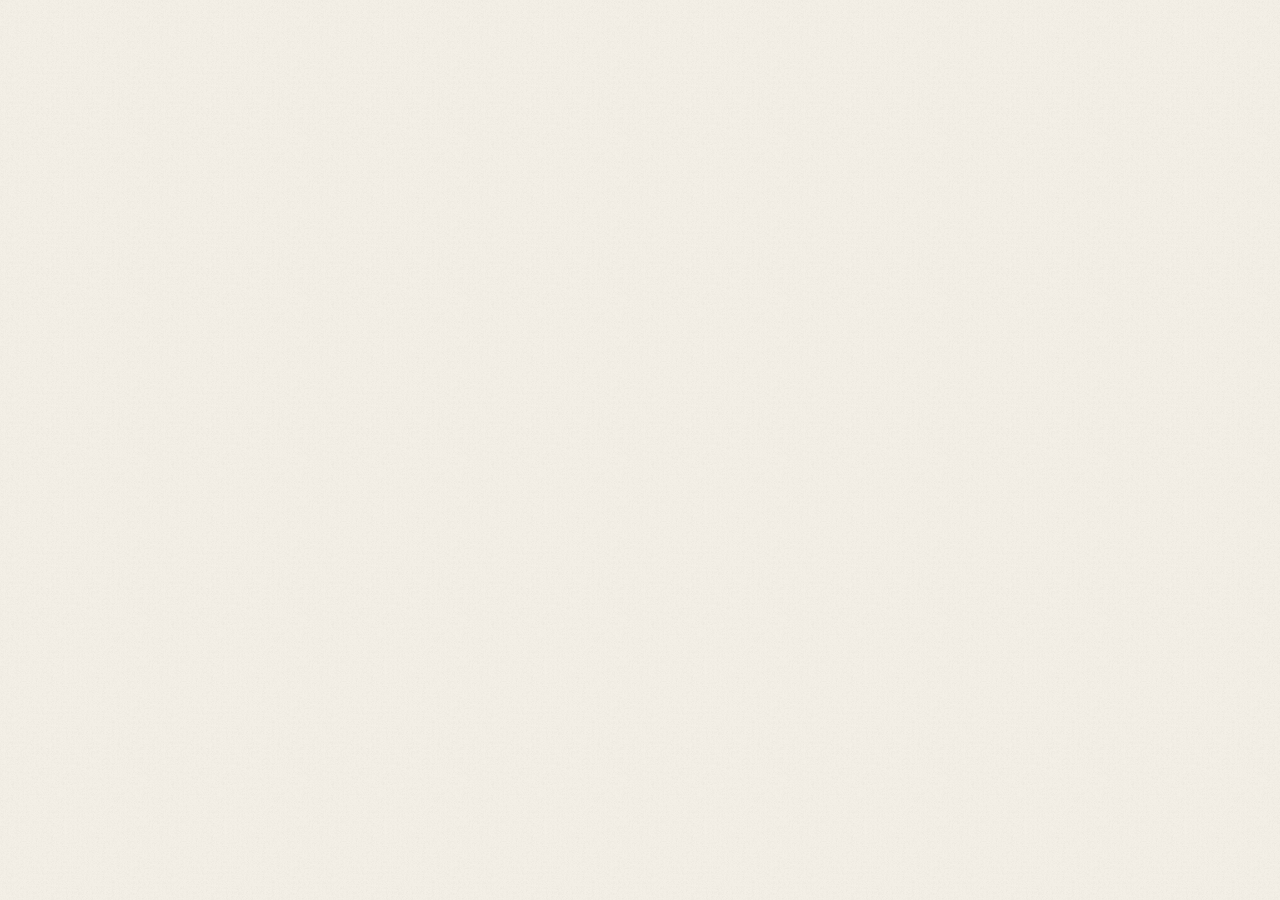
==== index.html @ 88c0298f "feat: update meta pixel id across landing pages" ====
<!DOCTYPE html>
<html lang="en">
<head>
<meta charset="UTF-8" />
<meta name="viewport" content="width=device-width, initial-scale=1.0" />
<title>Standby Booth — Field Guide</title>
<meta name="description" content="A self-service video booth for events. Configure once, walk away, come back to a folder full of clips. No backend. No cloud. No staff." />
<meta name="theme-color" content="#F5F1E8" id="sb-theme-color" />

<!-- Open Graph -->
<meta property="og:title" content="Standby Booth — Field Guide" />
<meta property="og:description" content="A self-service video booth for events. Same Attract template, six brand worlds." />
<meta property="og:image" content="assets/hero-anywhere.png" />
<meta property="og:type" content="website" />
<meta property="og:url" content="https://standbybooth.com/" />
<meta name="twitter:card" content="summary_large_image" />

<!-- Meta Pixel Code -->
<script>
!function(f,b,e,v,n,t,s)
{if(f.fbq)return;n=f.fbq=function(){n.callMethod?
n.callMethod.apply(n,arguments):n.queue.push(arguments)};
if(!f._fbq)f._fbq=n;n.push=n;n.loaded=!0;n.version='2.0';
n.queue=[];t=b.createElement(e);t.async=!0;
t.src=v;s=b.getElementsByTagName(e)[0];
s.parentNode.insertBefore(t,s)}(window,document,'script',
'https://connect.facebook.net/en_US/fbevents.js');
fbq('init', '1326935872664660');
fbq('init', '1280931707356419');
fbq('track', 'PageView');
</script>
<!-- End Meta Pixel Code -->

<!-- Favicon -->
<link rel="icon" type="image/png" href="assets/icon-1024.png" />
<link rel="apple-touch-icon" href="assets/icon-1024.png" />

<!-- Theme boot — runs BEFORE stylesheet to avoid flash-of-wrong-theme.
     Order of precedence: localStorage choice > system prefers-color-scheme > light. -->
<script>
(function () {
  try {
    var stored = localStorage.getItem("sb-theme");
    var theme = stored || (window.matchMedia && window.matchMedia("(prefers-color-scheme: dark)").matches ? "dark" : "light");
    document.documentElement.dataset.theme = theme;
    var meta = document.getElementById("sb-theme-color");
    if (meta) meta.setAttribute("content", theme === "dark" ? "#14110D" : "#F5F1E8");
  } catch (e) { /* localStorage blocked — fall through to CSS default */ }
})();
</script>

<!-- Fonts -->
<link rel="preconnect" href="https://fonts.googleapis.com" />
<link rel="preconnect" href="https://fonts.gstatic.com" crossorigin />
<link href="https://fonts.googleapis.com/css2?family=Cormorant+Garamond:ital,wght@0,400;0,500;0,600;1,400;1,500&family=Geist:wght@300;400;500;600;700&family=Instrument+Serif:ital@0;1&family=JetBrains+Mono:wght@400;500;600&display=swap" rel="stylesheet" />

<link rel="stylesheet" href="styles.css" />
</head>
<body>
<!-- Meta Pixel Code -->
<noscript>
<img height="1" width="1" alt=""
src="https://www.facebook.com/tr?id=1326935872664660&ev=PageView&noscript=1"/>
<img height="1" width="1" alt=""
src="https://www.facebook.com/tr?id=1280931707356419&ev=PageView&noscript=1"/>
</noscript>
<!-- End Meta Pixel Code -->
<div id="root"></div>

<!-- React + Babel from CDN. Pinned versions for predictable behavior. -->
<script crossorigin src="https://unpkg.com/react@18.3.1/umd/react.production.min.js"></script>
<script crossorigin src="https://unpkg.com/react-dom@18.3.1/umd/react-dom.production.min.js"></script>
<script src="https://unpkg.com/@babel/standalone@7.24.7/babel.min.js"></script>

<!-- Static data first (define globals on window). -->
<script src="brands.js"></script>
<script src="admin-data.js"></script>

<!-- JSX components. Babel transpiles at runtime. -->
<script type="text/babel" data-presets="env,react" src="attract.jsx"></script>
<script type="text/babel" data-presets="env,react" src="app.jsx"></script>
</body>
</html>
---- styles.css ----
/* =====================================================================
   Standby Booth — v2 "Catalog"
   Light paper throughout. Editorial magazine. Generous type. Tally accent.
   ===================================================================== */
:root {
  --paper:   #F5F1E8;
  --paper-2: #ECE7D8;
  --ink:     #1A1814;
  --ink-2:   #4a4946;
  --rule:    rgba(26, 24, 20, 0.16);
  --rule-2:  rgba(26, 24, 20, 0.08);
  --tally:   #C9442C;
  --tally-2: #E8503A;

  --serif: "Instrument Serif", "Iowan Old Style", Georgia, serif;
  --sans:  "Geist", -apple-system, "Helvetica Neue", sans-serif;
  --mono:  "JetBrains Mono", ui-monospace, Menlo, monospace;

  --max:    1320px;
  --gutter: clamp(20px, 4vw, 64px);
}
* { box-sizing: border-box; }
html { scroll-behavior: smooth; }
body {
  margin: 0;
  font-family: var(--sans);
  font-size: 17px;
  line-height: 1.55;
  color: var(--ink);
  background: var(--paper);
  -webkit-font-smoothing: antialiased;
  -moz-osx-font-smoothing: grayscale;
  font-feature-settings: "ss01", "kern";
}
body::before {
  content: "";
  position: fixed; inset: 0;
  pointer-events: none; z-index: 1;
  opacity: 0.05; mix-blend-mode: multiply;
  background-image: url("data:image/svg+xml;utf8,<svg xmlns='http://www.w3.org/2000/svg' width='160' height='160'><filter id='n'><feTurbulence baseFrequency='1.2' numOctaves='2' stitchTiles='stitch'/><feColorMatrix values='0 0 0 0 0 0 0 0 0 0 0 0 0 0 0 0 0 0 1 0'/></filter><rect width='160' height='160' filter='url(%23n)'/></svg>");
}
img { max-width: 100%; display: block; }
button { font: inherit; color: inherit; background: none; border: 0; cursor: pointer; }
a { color: inherit; text-decoration: none; }

/* type */
.display { font-family: var(--serif); font-weight: 400; letter-spacing: -0.015em; line-height: 0.92; margin: 0; }
.display em { font-style: italic; }
.mono { font-family: var(--mono); font-weight: 500; font-size: 11px; letter-spacing: 0.14em; text-transform: uppercase; }
.dim { color: var(--ink-2); }

/* ============== MASTHEAD ============== */
.masthead {
  border-bottom: 1px solid var(--ink);
  background: var(--paper);
}
.mast-rule {
  height: 4px;
  background: var(--ink);
}
.mast-inner {
  max-width: var(--max);
  margin: 0 auto;
  padding: 14px var(--gutter);
  display: grid;
  grid-template-columns: 1fr auto 1fr;
  align-items: center;
  gap: 24px;
}
.mast-issue { color: var(--ink-2); font-family: var(--mono); font-size: 11px; letter-spacing: 0.12em; text-transform: uppercase; }
.mast-title {
  font-family: var(--serif);
  font-style: italic;
  font-size: clamp(20px, 2.4vw, 32px);
  line-height: 1;
  letter-spacing: -0.01em;
  text-align: center;
}
.mast-cta {
  justify-self: end;
  font-family: var(--mono);
  font-size: 11px;
  letter-spacing: 0.12em;
  text-transform: uppercase;
  border-bottom: 1px solid var(--ink);
  padding-bottom: 2px;
  transition: color 0.15s ease, border-color 0.15s ease;
}
.mast-cta:hover { color: var(--tally); border-color: var(--tally); }

/* ============== COVER (HERO) ============== */
.cover {
  max-width: var(--max);
  margin: 0 auto;
  padding: clamp(48px, 8vh, 96px) var(--gutter) clamp(40px, 6vh, 80px);
  position: relative;
}
.cover-grid {
  display: grid;
  grid-template-columns: minmax(0, 7fr) minmax(0, 5fr);
  gap: clamp(28px, 5vw, 80px);
  align-items: end;
}
.cover-eyebrow {
  display: flex; gap: 14px; align-items: center; margin: 0 0 28px;
  color: var(--ink-2);
}
.cover-eyebrow .rule { flex: 1; height: 1px; background: var(--ink); opacity: 0.4; }
.cover-h1 {
  font-size: clamp(56px, 10.5vw, 168px);
  letter-spacing: -0.025em;
}
.cover-h1 em { font-style: italic; color: var(--tally); }
.cover-deck {
  font-family: var(--serif);
  font-style: italic;
  font-size: clamp(18px, 1.6vw, 24px);
  line-height: 1.4;
  color: var(--ink-2);
  max-width: 38ch;
  margin: 32px 0 0;
}
.cover-meta {
  margin: 36px 0 0;
  border-top: 1px solid var(--rule);
  padding-top: 16px;
  display: flex; flex-wrap: wrap; gap: 22px;
  font-family: var(--mono); font-size: 11px;
  letter-spacing: 0.1em; text-transform: uppercase;
  color: var(--ink-2);
}
.cover-cta-row {
  margin-top: 28px;
  display: flex; gap: 12px; flex-wrap: wrap;
  align-items: center;
}
.appstore-badge {
  display: inline-flex;
  align-items: center;
  text-decoration: none;
}
.appstore-badge img { height: 46px; width: auto; display: block; }
.appstore-badge .appstore-badge-dark { display: none; }
[data-theme="dark"] .appstore-badge .appstore-badge-light { display: none; }
[data-theme="dark"] .appstore-badge .appstore-badge-dark { display: block; }
.btn {
  display: inline-flex; align-items: center; justify-content: center;
  padding: 14px 22px; font-size: 14px; font-weight: 500;
  border-radius: 0;
  transition: background 0.18s ease, color 0.18s ease, border-color 0.18s ease;
}
.btn-primary { background: var(--ink); color: var(--paper); border: 1px solid var(--ink); }
.btn-primary:hover { background: var(--tally); border-color: var(--tally); color: var(--paper); }
.btn-ghost { background: transparent; color: var(--ink); border: 1px solid var(--ink); }
.btn-ghost:hover { background: var(--ink); color: var(--paper); }

/* iPad in cover — landscape (4:3 native iPad ratio) */
.cover-stage { position: relative; aspect-ratio: 4 / 3; }
.ipad {
  width: 100%; height: 100%;
  border-radius: 24px;
  background: linear-gradient(180deg, #2a2c30 0%, #15171a 100%);
  padding: 12px;
  border: 1px solid #3a3c40;
  box-shadow:
    0 28px 60px rgba(26, 24, 20, 0.22),
    0 4px 0 rgba(26, 24, 20, 0.06);
  position: relative;
}
.ipad::after {
  content: "";
  position: absolute; left: 50%; top: 6px; transform: translateX(-50%);
  width: 26px; height: 4px; border-radius: 2px;
  background: #0a0a0a;
}
.ipad-screen {
  width: 100%; height: 100%;
  border-radius: 14px;
  overflow: hidden;
  position: relative;
  background: #fff;
}

/* AttractScreen reused styles */
.attract {
  position: absolute; inset: 0;
  display: flex; flex-direction: column; align-items: center; justify-content: center;
  padding: 6%;
  transition: background-color 0.5s ease, color 0.5s ease;
}
.attract-fade { animation: fade 0.5s ease both; }
@keyframes fade { from { opacity: 0; transform: translateY(6px); } to { opacity: 1; transform: translateY(0); } }
.attract-logo { width: 16%; aspect-ratio: 1; border-radius: 22%; display: flex; align-items: center; justify-content: center; margin-bottom: 3.5%; flex-shrink: 0; }
.attract-logo img { width: 100%; height: 100%; border-radius: 22%; object-fit: cover; }
.attract-name { margin: 0; text-align: center; font-weight: 700; font-size: clamp(20px, 3vw, 36px); letter-spacing: -0.01em; line-height: 1.05; }
.attract-cta { position: absolute; bottom: 8%; font-size: clamp(12px, 1.25vw, 16px); opacity: 0.7; }

/* caption beneath cover */
.cover-caption {
  font-family: var(--mono); font-size: 11px;
  letter-spacing: 0.1em; text-transform: uppercase;
  color: var(--ink-2);
  margin: 18px 0 0;
  display: flex; gap: 8px; align-items: center;
}
.cover-caption .num {
  display: inline-flex; align-items: center; justify-content: center;
  width: 22px; height: 22px;
  border: 1px solid var(--ink); border-radius: 50%;
  font-size: 10px;
}

/* brand picker */
.brand-rail {
  margin-top: 26px;
  display: flex; flex-wrap: wrap; gap: 6px;
}
.brand-chip {
  display: inline-flex; align-items: center; gap: 8px;
  padding: 6px 12px 6px 8px;
  border: 1px solid var(--rule);
  font-family: var(--mono); font-size: 10px;
  letter-spacing: 0.1em; text-transform: uppercase;
  color: var(--ink);
  background: transparent;
  transition: border-color 0.15s ease, background 0.15s ease;
}
.brand-chip:hover { border-color: var(--ink); }
.brand-chip.active { border-color: var(--ink); background: var(--ink); color: var(--paper); }
.brand-chip-swatch { width: 12px; height: 12px; border: 1px solid var(--rule); }

/* ============== TICKER ============== */
.ticker {
  border-top: 1px solid var(--ink);
  border-bottom: 1px solid var(--ink);
  background: var(--ink);
  color: var(--paper);
  overflow: hidden;
}
.ticker-track {
  display: flex; gap: 56px;
  padding: 14px 0;
  white-space: nowrap;
  animation: ticker 38s linear infinite;
  font-family: var(--mono); font-size: 12px;
  letter-spacing: 0.16em; text-transform: uppercase;
}
.ticker-track span { display: inline-flex; align-items: center; gap: 12px; }
.ticker-dot { width: 6px; height: 6px; border-radius: 50%; background: var(--tally); }
@keyframes ticker { from { transform: translateX(0); } to { transform: translateX(-50%); } }

/* ============== INDEX (TOC) ============== */
.toc {
  max-width: var(--max);
  margin: 0 auto;
  padding: clamp(60px, 8vh, 100px) var(--gutter);
  border-bottom: 1px solid var(--rule);
}
.toc-head {
  display: grid;
  grid-template-columns: minmax(0, 1fr) minmax(0, 2fr);
  gap: clamp(20px, 4vw, 60px);
  align-items: end;
  margin-bottom: 36px;
}
.toc-head .display { font-size: clamp(36px, 5.4vw, 76px); }
.toc-head p { color: var(--ink-2); margin: 0; max-width: 42ch; }
.toc-list {
  list-style: none; padding: 0; margin: 0;
}
.toc-list li {
  display: grid;
  grid-template-columns: 60px 1fr 2fr 200px;
  gap: 20px;
  padding: 18px 0;
  border-top: 1px solid var(--ink);
  align-items: baseline;
}
.toc-num { font-family: var(--mono); font-size: 12px; letter-spacing: 0.12em; color: var(--ink-2); }
.toc-name { font-family: var(--serif); font-style: italic; font-size: clamp(22px, 2.4vw, 34px); letter-spacing: -0.01em; }
.toc-desc { color: var(--ink-2); font-size: 15px; }
.toc-tag { font-family: var(--mono); font-size: 10px; letter-spacing: 0.12em; text-transform: uppercase; text-align: right; color: var(--ink-2); }

/* ============== FEATURE PIECE — what it is ============== */
.feature {
  max-width: var(--max);
  margin: 0 auto;
  padding: clamp(80px, 12vh, 140px) var(--gutter);
  border-bottom: 1px solid var(--rule);
}
.feature-no {
  font-family: var(--mono); font-size: 11px;
  letter-spacing: 0.14em; text-transform: uppercase;
  color: var(--tally); margin: 0 0 18px;
}
.feature-hd { font-size: clamp(44px, 6vw, 96px); margin-bottom: 48px; }
.feature-hd em { color: var(--tally); }
.feature-cols {
  column-count: 2;
  column-gap: clamp(24px, 4vw, 64px);
  font-size: 17px;
  color: var(--ink);
}
.feature-cols p { margin: 0 0 18px; break-inside: avoid; }
.feature-cols p:first-child::first-letter {
  font-family: var(--serif);
  font-style: italic;
  font-size: 4em;
  float: left;
  line-height: 0.85;
  padding: 0.06em 0.12em 0 0;
  color: var(--tally);
}

/* ============== GALLERY (case studies) ============== */
.gallery {
  max-width: var(--max);
  margin: 0 auto;
  padding: clamp(80px, 12vh, 140px) var(--gutter);
  border-bottom: 1px solid var(--rule);
}
.gallery-hd { font-size: clamp(40px, 5.4vw, 80px); margin-bottom: 14px; }
.gallery-hd em { color: var(--tally); }
.gallery-deck { color: var(--ink-2); margin: 0 0 56px; max-width: 56ch; font-size: 17px; }

.case {
  display: grid;
  grid-template-columns: minmax(0, 5fr) minmax(0, 7fr);
  gap: clamp(28px, 5vw, 80px);
  padding: clamp(40px, 6vh, 72px) 0;
  border-top: 1px solid var(--ink);
  align-items: center;
}
.case:nth-child(even) { grid-template-columns: minmax(0, 7fr) minmax(0, 5fr); }
.case:nth-child(even) .case-text { order: 2; }
.case-screen {
  aspect-ratio: 4 / 3;
  background: var(--ink);
  padding: 10px;
  position: relative;
}
.case-screen-inner {
  width: 100%; height: 100%;
  position: relative;
  overflow: hidden;
}
.case-num {
  font-family: var(--mono); font-size: 11px;
  letter-spacing: 0.16em; text-transform: uppercase;
  color: var(--ink-2);
  margin: 0 0 14px;
}
.case-name {
  font-family: var(--serif);
  font-size: clamp(36px, 5vw, 72px);
  line-height: 0.95;
  letter-spacing: -0.015em;
  margin: 0 0 24px;
}
.case-name em { color: var(--tally); font-style: italic; }
.case-pull {
  font-family: var(--serif);
  font-style: italic;
  font-size: clamp(18px, 1.5vw, 22px);
  line-height: 1.4;
  color: var(--ink);
  border-left: 2px solid var(--tally);
  padding-left: 18px;
  margin: 0 0 24px;
  max-width: 44ch;
}
.case-tokens {
  display: flex; flex-wrap: wrap; gap: 18px;
  font-family: var(--mono); font-size: 10px;
  letter-spacing: 0.12em; text-transform: uppercase;
  color: var(--ink-2);
  border-top: 1px solid var(--rule);
  padding-top: 18px;
}
.case-tokens .token {
  display: inline-flex; align-items: center; gap: 8px;
}
.case-tokens .swatch {
  width: 14px; height: 14px;
  border: 1px solid var(--rule);
}

/* ============== ADMIN — split ============== */
.admin {
  max-width: var(--max);
  margin: 0 auto;
  padding: clamp(80px, 12vh, 140px) var(--gutter);
  border-bottom: 1px solid var(--rule);
}
.admin-hd { font-size: clamp(40px, 5.4vw, 80px); margin-bottom: 14px; }
.admin-hd em { color: var(--tally); }
.admin-deck { color: var(--ink-2); margin: 0 0 40px; max-width: 56ch; font-size: 17px; }
.admin-tabs {
  display: flex; flex-wrap: wrap; gap: 6px;
  margin: 0 0 28px;
  padding-bottom: 14px;
  border-bottom: 1px solid var(--ink);
}
.admin-tab {
  font-family: var(--mono); font-size: 11px;
  letter-spacing: 0.12em; text-transform: uppercase;
  padding: 8px 14px;
  border: 1px solid var(--rule);
  color: var(--ink);
  background: transparent;
}
.admin-tab:hover { border-color: var(--ink); }
.admin-tab.active { border-color: var(--ink); background: var(--ink); color: var(--paper); }

.admin-stage {
  display: grid;
  grid-template-columns: minmax(0, 1.05fr) minmax(0, 1fr);
  gap: clamp(28px, 5vw, 64px);
  align-items: start;
}
.admin-shot {
  background: var(--ink);
  padding: 10px;
  position: relative;
}
.admin-shot img { width: 100%; height: auto; display: block; }
.admin-shot-num {
  position: absolute; top: -12px; left: 16px;
  background: var(--paper);
  font-family: var(--mono); font-size: 10px;
  letter-spacing: 0.14em; text-transform: uppercase;
  padding: 4px 10px;
  border: 1px solid var(--ink);
  color: var(--ink);
}
.admin-eb {
  font-family: var(--mono); font-size: 11px;
  letter-spacing: 0.14em; text-transform: uppercase;
  color: var(--tally);
  margin: 0 0 14px;
}
.admin-title {
  font-family: var(--serif);
  font-size: clamp(32px, 3.4vw, 56px);
  line-height: 1; letter-spacing: -0.01em;
  margin: 0 0 22px;
}
.admin-title em { font-style: italic; color: var(--tally); }
.admin-body { color: var(--ink-2); margin: 0 0 22px; max-width: 44ch; font-size: 16px; }
.admin-rows { list-style: none; padding: 0; margin: 0; border-top: 1px solid var(--ink); }
.admin-rows li {
  display: grid;
  grid-template-columns: 96px 1fr;
  gap: 18px;
  padding: 14px 0;
  border-bottom: 1px solid var(--rule);
}
.admin-rows .k { font-family: var(--mono); font-size: 11px; letter-spacing: 0.12em; text-transform: uppercase; color: var(--ink-2); }
.admin-rows .v { font-size: 15px; }
.admin-rows .pro { font-family: var(--mono); font-size: 9px; letter-spacing: 0.14em; text-transform: uppercase; color: var(--tally); margin-left: 8px; padding: 2px 6px; border: 1px solid var(--tally); }

/* ============== FLOW (catalog version) ============== */
.flow {
  max-width: var(--max);
  margin: 0 auto;
  padding: clamp(80px, 12vh, 140px) var(--gutter);
  border-bottom: 1px solid var(--rule);
}
.flow-hd { font-size: clamp(40px, 5.4vw, 80px); margin-bottom: 14px; }
.flow-hd em { color: var(--tally); }
.flow-deck { color: var(--ink-2); margin: 0 0 48px; max-width: 56ch; }
.flow-grid {
  display: grid;
  grid-template-columns: repeat(7, minmax(140px, 1fr));
  gap: 12px;
  overflow-x: auto;
  padding-bottom: 8px;
}
.flow-cell { display: flex; flex-direction: column; gap: 12px; }
.flow-num { font-family: var(--mono); font-size: 11px; letter-spacing: 0.14em; color: var(--ink-2); }
.flow-art {
  aspect-ratio: 4/3; border: 1px solid var(--ink);
  background: var(--paper-2);
  display: flex; flex-direction: column; align-items: center; justify-content: center;
  position: relative; padding: 12px; gap: 8px; text-align: center;
}
.flow-name { font-family: var(--serif); font-style: italic; font-size: 18px; }
.flow-mini { font-family: var(--mono); font-size: 10px; letter-spacing: 0.12em; color: var(--ink-2); text-transform: uppercase; }
.flow-pill { font-family: var(--mono); font-size: 9px; letter-spacing: 0.1em; text-transform: uppercase; padding: 4px 8px; border: 1px solid var(--ink); }
.flow-target { width: 28px; height: 28px; border: 1px solid var(--ink); border-radius: 50%; position: relative; }
.flow-target::after { content: ""; position: absolute; inset: 6px; background: var(--tally); border-radius: 50%; }
.flow-count { font-family: var(--serif); font-size: 56px; line-height: 1; }
.flow-rec {
  background: var(--ink); color: var(--paper);
}
.flow-rec-dot { width: 8px; height: 8px; border-radius: 50%; background: var(--tally); position: absolute; top: 12px; left: 12px;
  box-shadow: 0 0 10px var(--tally); animation: pulse 1.4s ease-in-out infinite;
}
.flow-rec-tc { position: absolute; top: 12px; right: 12px; font-family: var(--mono); font-size: 10px; color: var(--tally); }
@keyframes pulse { 0%, 100% { opacity: 1; transform: scale(1); } 50% { opacity: 0.5; transform: scale(0.85); } }

/* ============== PRICE TAG ============== */
.price {
  max-width: var(--max);
  margin: 0 auto;
  padding: clamp(80px, 14vh, 160px) var(--gutter);
  border-bottom: 1px solid var(--rule);
  text-align: center;
}
.price-eb { font-family: var(--mono); font-size: 11px; letter-spacing: 0.14em; text-transform: uppercase; color: var(--ink-2); margin: 0 0 16px; }
.price-h { font-family: var(--serif); font-size: clamp(80px, 14vw, 240px); line-height: 0.9; letter-spacing: -0.03em; margin: 0; }
.price-h em { color: var(--tally); font-style: italic; }
.price-deck { font-family: var(--serif); font-style: italic; font-size: clamp(18px, 1.6vw, 24px); color: var(--ink-2); margin: 22px auto 36px; max-width: 38ch; }
.price-table {
  margin: 56px auto 0;
  max-width: 880px;
  text-align: left;
}
.price-row {
  display: grid;
  grid-template-columns: minmax(0, 1.2fr) minmax(0, 1fr) minmax(0, 1.2fr);
  gap: 16px;
  padding: 16px 0;
  align-items: baseline;
  border-bottom: 1px solid var(--rule);
}
.price-row.head { border-top: 1px solid var(--ink); border-bottom: 1px solid var(--ink); padding: 14px 0; }
.price-row .label { font-family: var(--serif); font-style: italic; font-size: 22px; }
.price-row .free { color: var(--ink-2); font-size: 16px; }
.price-row .pro { color: var(--ink); font-weight: 500; font-size: 16px; }
.price-row .pro::before {
  content: ""; display: inline-block; width: 6px; height: 6px;
  background: var(--tally); border-radius: 50%; margin-right: 10px;
  vertical-align: middle; transform: translateY(-2px);
}
.price-row .col-h { font-family: var(--mono); font-size: 11px; letter-spacing: 0.14em; text-transform: uppercase; color: var(--ink-2); }
.price-row .col-h.pro { color: var(--tally); }

/* ============== SIGN OFF ============== */
.signoff {
  max-width: var(--max);
  margin: 0 auto;
  padding: clamp(80px, 12vh, 140px) var(--gutter);
  text-align: center;
  border-bottom: 1px solid var(--rule);
}
.signoff-h { font-family: var(--serif); font-size: clamp(48px, 7vw, 120px); line-height: 0.95; letter-spacing: -0.02em; margin: 0 0 24px; }
.signoff-h em { color: var(--tally); font-style: italic; }
.signoff-p { color: var(--ink-2); margin: 0 auto 36px; max-width: 44ch; font-size: 17px; }
.signoff-cta { display: inline-flex; gap: 12px; flex-wrap: wrap; justify-content: center; }

/* ============== COLOPHON ============== */
.colophon {
  padding: 28px 0;
}
.colophon-inner {
  max-width: var(--max);
  margin: 0 auto;
  padding: 0 var(--gutter);
  display: grid;
  grid-template-columns: 1fr auto 1fr;
  gap: 24px; align-items: center;
}
.colophon-meta { font-family: var(--mono); font-size: 11px; letter-spacing: 0.12em; text-transform: uppercase; color: var(--ink-2); display: flex; gap: 8px; flex-wrap: wrap; justify-content: center; }
.colophon-links { list-style: none; margin: 0; padding: 0; display: flex; gap: 18px; justify-self: end; font-family: var(--mono); font-size: 11px; letter-spacing: 0.12em; text-transform: uppercase; }
.colophon-links a:hover { color: var(--tally); }

/* ============== RESPONSIVE ============== */
@media (max-width: 980px) {
  .mast-inner { grid-template-columns: 1fr 1fr; }
  .mast-title { display: none; }
  .cover-grid { grid-template-columns: 1fr; gap: 36px; }
  .toc-head, .admin-stage { grid-template-columns: 1fr; gap: 24px; }
  .toc-list li { grid-template-columns: 40px 1fr; }
  .toc-list li .toc-desc, .toc-list li .toc-tag { grid-column: 2 / -1; }
  .feature-cols { column-count: 1; }
  .case, .case:nth-child(even) { grid-template-columns: 1fr; }
  .case:nth-child(even) .case-text { order: 0; }
  .price-row { grid-template-columns: 1fr 0.6fr 1fr; gap: 12px; padding: 12px 0; }
  .price-row .label { font-size: 18px; }
  .colophon-inner { grid-template-columns: 1fr; text-align: center; }
  .colophon-links { justify-self: center; }
  .flow-grid { grid-template-columns: repeat(7, 200px); }
}
@media (prefers-reduced-motion: reduce) {
  * { animation: none !important; transition: none !important; }
}
:focus-visible { outline: 2px solid var(--tally); outline-offset: 3px; }
::selection { background: var(--ink); color: var(--paper); }

/* =====================================================================
   DARK THEME — a complementary "night issue" of the magazine.
   Not a generic invert: warm near-black paper, cream ink, brighter tally.
   ===================================================================== */
[data-theme="dark"] {
  --paper:   #14110D;   /* warm near-black (matches ink hex inverted in temperature) */
  --paper-2: #1F1B15;   /* slightly lifted surface */
  --ink:     #ECE7D8;   /* warm cream — the existing --paper-2 light value reused as ink */
  --ink-2:   #B0AA9C;   /* muted secondary */
  --rule:    rgba(236, 231, 216, 0.18);
  --rule-2:  rgba(236, 231, 216, 0.08);
  --tally:   #E8503A;   /* brighter tally (was --tally-2 in light) for AAA contrast on dark */
}
/* The SVG noise grain uses `multiply` on light paper; on dark it needs
   `screen` to remain visible without crushing detail. */
[data-theme="dark"] body::before { mix-blend-mode: screen; opacity: 0.07; }

/* Smooth theme transitions on color-bearing properties only. Skip transform/
   layout to avoid jank. Respects prefers-reduced-motion via the rule above. */
html { transition: background-color 0.25s ease, color 0.25s ease; }
body { transition: background-color 0.25s ease, color 0.25s ease; }
.masthead, .ticker, .colophon { transition: background-color 0.25s ease, border-color 0.25s ease; }

/* =====================================================================
   MASTHEAD — right slot now hosts the CTA + theme toggle side-by-side.
   The 3-col grid (1fr auto 1fr) stays; we flex inside the right column.
   ===================================================================== */
.mast-right {
  justify-self: end;
  display: flex;
  align-items: center;
  gap: 12px;
}

/* =====================================================================
   THEME TOGGLE BUTTON
   ===================================================================== */
.theme-toggle {
  width: 36px; height: 36px;
  display: inline-flex; align-items: center; justify-content: center;
  border-radius: 999px;
  border: 1px solid var(--rule);
  color: var(--ink);
  background: transparent;
  transition: background-color 0.18s ease, border-color 0.18s ease, color 0.18s ease;
  -webkit-tap-highlight-color: transparent;
}
.theme-toggle:hover { background: var(--paper-2); border-color: var(--ink); }
.theme-toggle:active { transform: scale(0.96); }
.theme-icon { display: block; }
/* Show sun in dark mode (click to go light), moon in light mode (click to go dark). */
.theme-icon-sun  { display: none; }
.theme-icon-moon { display: block; }
[data-theme="dark"] .theme-icon-sun  { display: block; }
[data-theme="dark"] .theme-icon-moon { display: none; }

/* =====================================================================
   IN THE WILD — compact 4-up interlude near the top.
   Held to a tighter max-width so the photos read as thumbnail-scale
   plates (resolution preservation) rather than hero-scale renders.
   ===================================================================== */
.in-the-wild {
  max-width: 1080px;       /* tighter than --max so plates stay small */
  margin: 0 auto;
  padding: clamp(36px, 5vw, 56px) var(--gutter);
  border-bottom: 1px solid var(--rule-2);
}
.wild-hd {
  font-size: clamp(28px, 3.6vw, 44px);
  margin: 8px 0 10px;
  max-width: 18ch;
}
.wild-deck {
  max-width: 54ch;
  font-size: 14px;
  color: var(--ink-2);
  margin: 0 0 clamp(20px, 3vw, 32px);
}
.wild-grid {
  display: grid;
  grid-template-columns: repeat(4, 1fr); /* one row of 4 at desktop */
  gap: clamp(14px, 1.8vw, 20px);
}
.wild-plate {
  margin: 0;
  display: flex;
  flex-direction: column;
  gap: 8px;
}
.wild-plate img {
  width: 100%; height: auto;
  border-radius: 4px;
  border: 1px solid var(--rule-2);
  background: var(--paper-2);
}
.wild-plate figcaption {
  font-size: 10px;
  padding-left: 2px;
  color: var(--ink-2);
}
@media (max-width: 900px) {
  .wild-grid { grid-template-columns: repeat(2, 1fr); }
}
@media (max-width: 480px) {
  .wild-grid { grid-template-columns: 1fr; }
}

/* =====================================================================
   IMAGE RENDERING — the marketing renders ship at 2732×2048, so loading=lazy
   plus image-rendering optimizations keep first paint fast.
   ===================================================================== */
.wild-plate img,
.admin-shot img,
.case-screen img {
  image-rendering: -webkit-optimize-contrast;
}
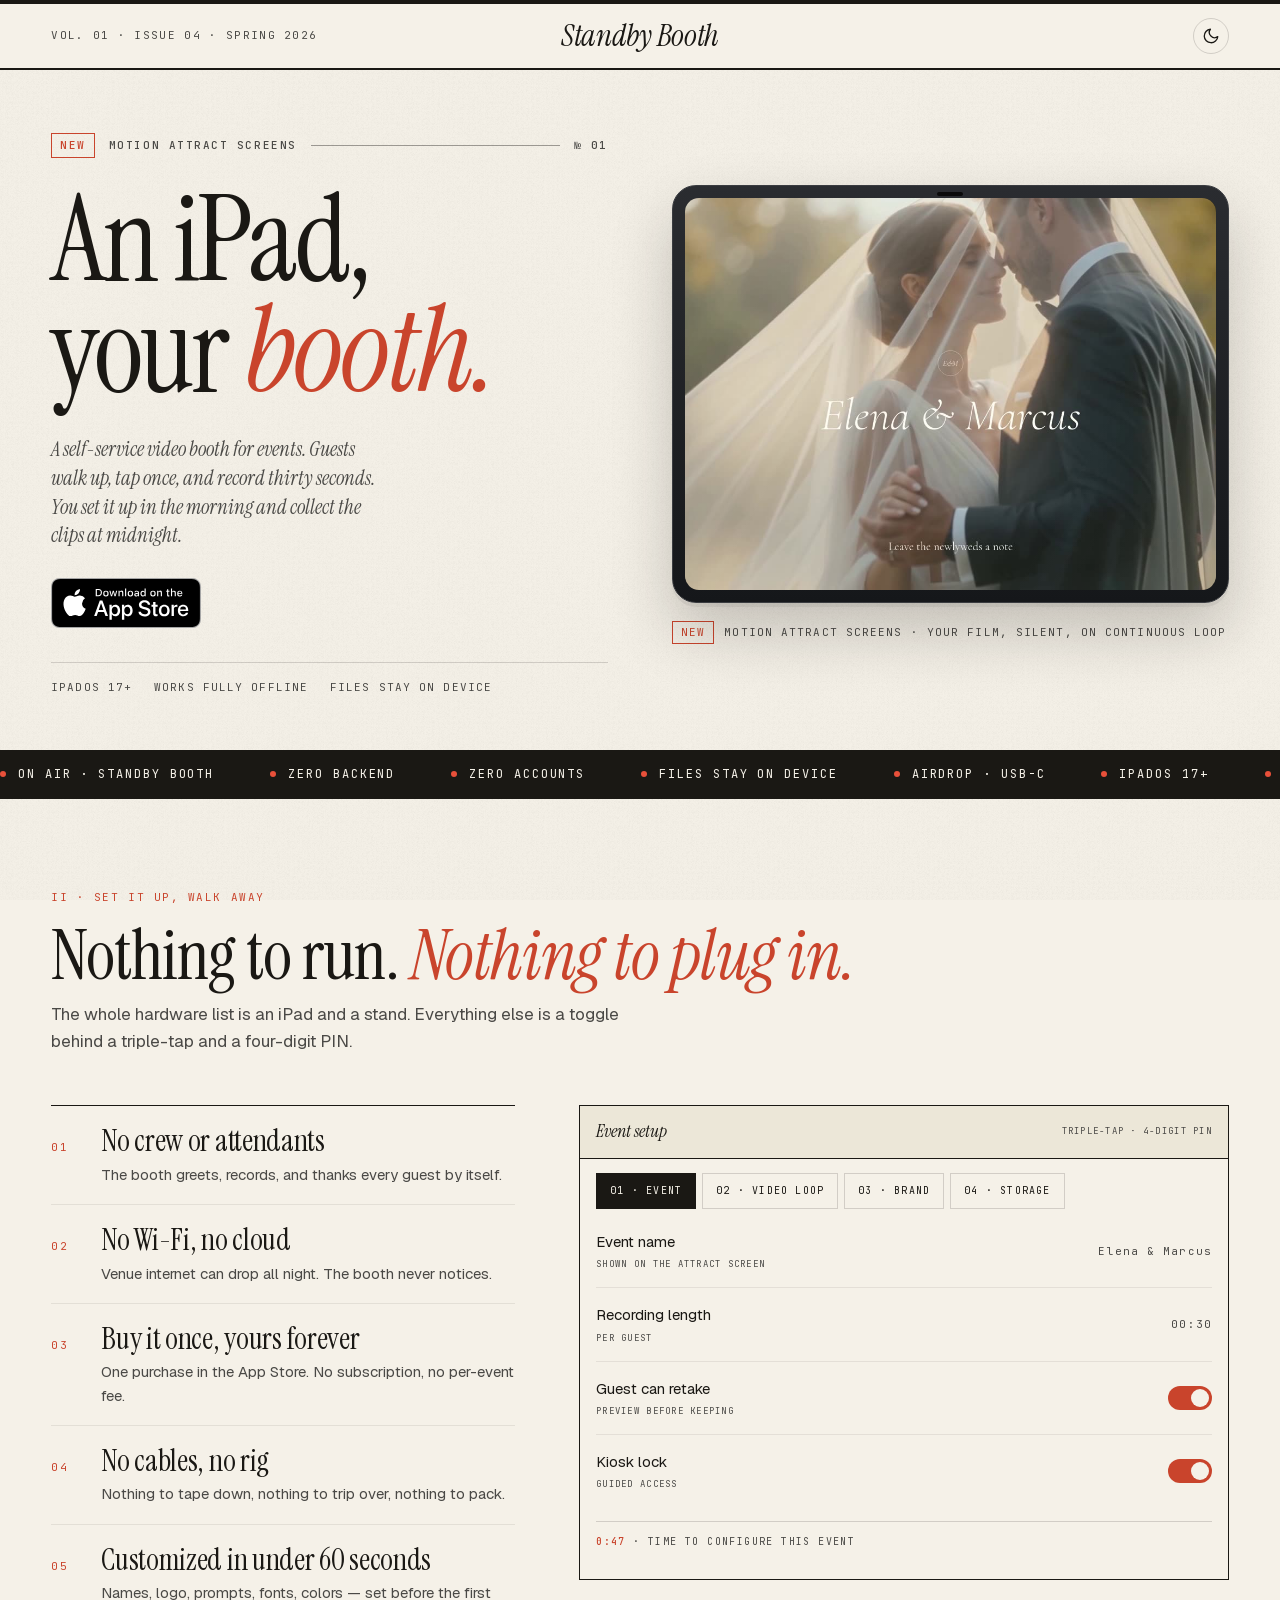
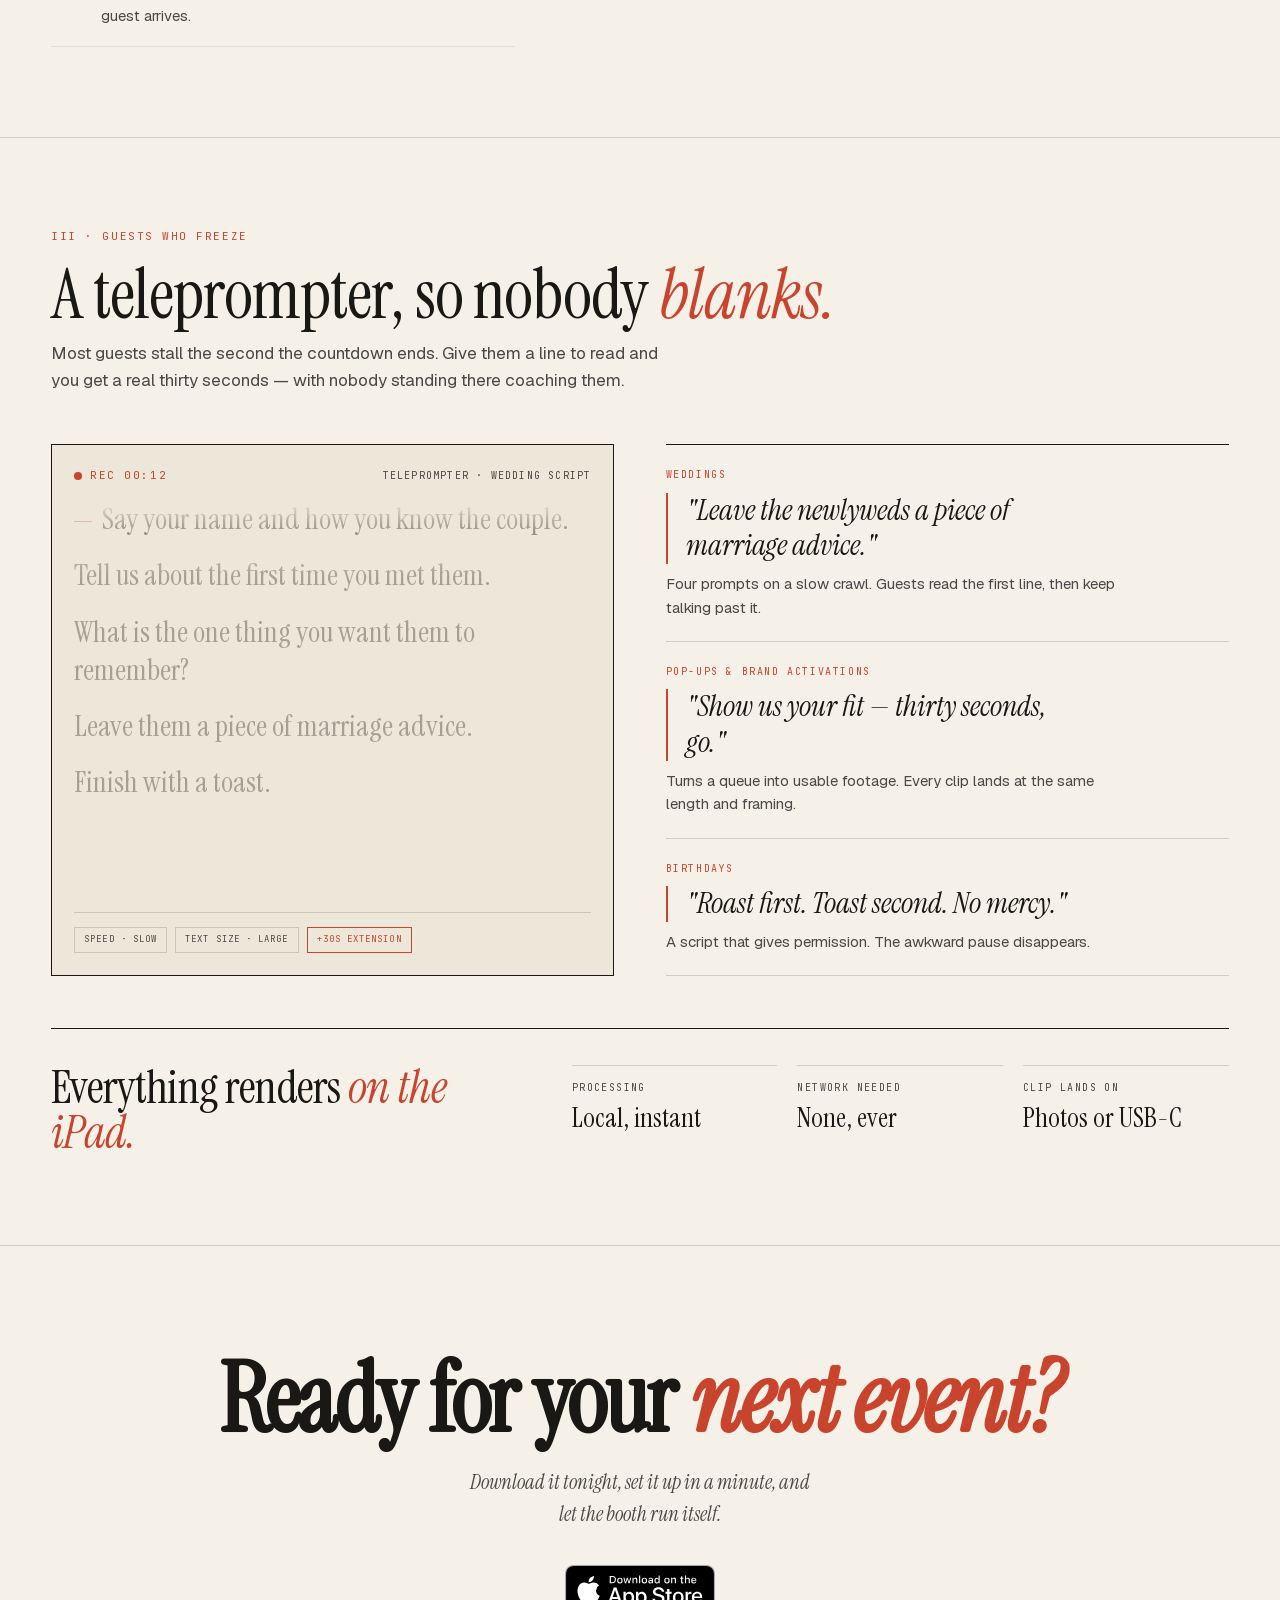
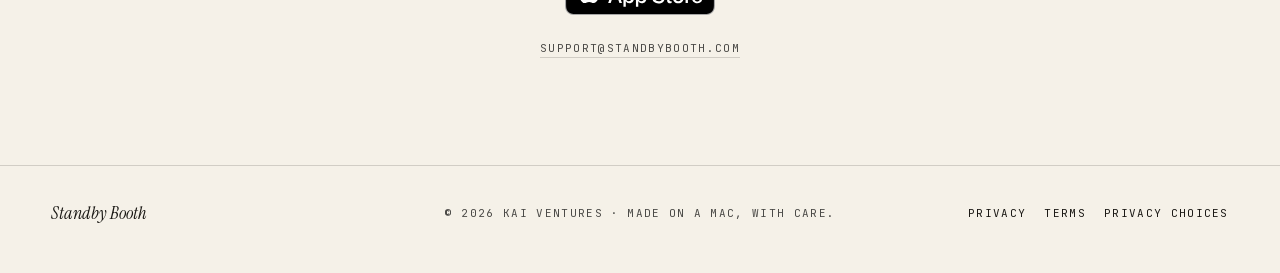
==== commit 6582f8f5: "Landing: adopt the v3 "Four Plates" page, keep the tracking layer intact Replaces the React/Babel-re" ====
--- a/index.html
+++ b/index.html
@@ -2,34 +2,18 @@
 <html lang="en">
 <head>
 <meta charset="UTF-8" />
-<meta name="viewport" content="width=device-width, initial-scale=1.0" />
+<meta name="viewport" content="width=device-width, initial-scale=1.0, viewport-fit=cover" />
 <title>Standby Booth — Field Guide</title>
 <meta name="description" content="A self-service video booth for events. Configure once, walk away, come back to a folder full of clips. No backend. No cloud. No staff." />
 <meta name="theme-color" content="#F5F1E8" id="sb-theme-color" />
 
 <!-- Open Graph -->
 <meta property="og:title" content="Standby Booth — Field Guide" />
-<meta property="og:description" content="A self-service video booth for events. Same Attract template, six brand worlds." />
+<meta property="og:description" content="A self-service video booth for events. Motion attract screens, built-in teleprompter, fully offline." />
 <meta property="og:image" content="assets/hero-anywhere.png" />
 <meta property="og:type" content="website" />
 <meta property="og:url" content="https://standbybooth.com/" />
 <meta name="twitter:card" content="summary_large_image" />
-
-<!-- Meta Pixel Code -->
-<script>
-!function(f,b,e,v,n,t,s)
-{if(f.fbq)return;n=f.fbq=function(){n.callMethod?
-n.callMethod.apply(n,arguments):n.queue.push(arguments)};
-if(!f._fbq)f._fbq=n;n.push=n;n.loaded=!0;n.version='2.0';
-n.queue=[];t=b.createElement(e);t.async=!0;
-t.src=v;s=b.getElementsByTagName(e)[0];
-s.parentNode.insertBefore(t,s)}(window,document,'script',
-'https://connect.facebook.net/en_US/fbevents.js');
-fbq('init', '1326935872664660');
-fbq('init', '1280931707356419');
-fbq('track', 'PageView');
-</script>
-<!-- End Meta Pixel Code -->
 
 <!-- Favicon -->
 <link rel="icon" type="image/png" href="assets/icon-1024.png" />
@@ -49,35 +33,321 @@
 })();
 </script>
 
-<!-- Fonts -->
-<link rel="preconnect" href="https://fonts.googleapis.com" />
-<link rel="preconnect" href="https://fonts.gstatic.com" crossorigin />
-<link href="https://fonts.googleapis.com/css2?family=Cormorant+Garamond:ital,wght@0,400;0,500;0,600;1,400;1,500&family=Geist:wght@300;400;500;600;700&family=Instrument+Serif:ital@0;1&family=JetBrains+Mono:wght@400;500;600&display=swap" rel="stylesheet" />
+<!-- Consent layer — Consent Mode v2 defaults, the EEA/UK consent banner,
+     and consent-gated loaders for GA4, Meta Pixel, and PostHog.
+     Synchronous on purpose so the defaults land before anything else. -->
+<script src="/assets/consent.js"></script>
+
+<!-- Fonts (self-hosted — see assets/fonts.css) -->
+<link rel="stylesheet" href="/assets/fonts.css" />
 
 <link rel="stylesheet" href="styles.css" />
 </head>
 <body>
-<!-- Meta Pixel Code -->
-<noscript>
-<img height="1" width="1" alt=""
-src="https://www.facebook.com/tr?id=1326935872664660&ev=PageView&noscript=1"/>
-<img height="1" width="1" alt=""
-src="https://www.facebook.com/tr?id=1280931707356419&ev=PageView&noscript=1"/>
-</noscript>
-<!-- End Meta Pixel Code -->
-<div id="root"></div>
-
-<!-- React + Babel from CDN. Pinned versions for predictable behavior. -->
-<script crossorigin src="https://unpkg.com/react@18.3.1/umd/react.production.min.js"></script>
-<script crossorigin src="https://unpkg.com/react-dom@18.3.1/umd/react-dom.production.min.js"></script>
-<script src="https://unpkg.com/@babel/standalone@7.24.7/babel.min.js"></script>
-
-<!-- Static data first (define globals on window). -->
-<script src="brands.js"></script>
-<script src="admin-data.js"></script>
-
-<!-- JSX components. Babel transpiles at runtime. -->
-<script type="text/babel" data-presets="env,react" src="attract.jsx"></script>
-<script type="text/babel" data-presets="env,react" src="app.jsx"></script>
+
+<!-- ============================ MASTHEAD ============================ -->
+<header class="masthead">
+  <div class="mast-rule"></div>
+  <div class="mast-inner">
+    <span class="mast-issue">Vol. 01 · Issue 04 · Spring 2026</span>
+    <span class="mast-title">Standby Booth</span>
+    <div class="mast-right">
+      <button type="button" class="theme-toggle" id="themeToggle" aria-label="Switch theme" title="Switch theme">
+        <svg class="theme-icon theme-icon-sun" width="18" height="18" viewBox="0 0 24 24" fill="none" stroke="currentColor" stroke-width="1.75" stroke-linecap="round" stroke-linejoin="round" aria-hidden="true">
+          <circle cx="12" cy="12" r="4"/>
+          <path d="M12 2v2M12 20v2M4.93 4.93l1.41 1.41M17.66 17.66l1.41 1.41M2 12h2M20 12h2M4.93 19.07l1.41-1.41M17.66 6.34l1.41-1.41"/>
+        </svg>
+        <svg class="theme-icon theme-icon-moon" width="18" height="18" viewBox="0 0 24 24" fill="none" stroke="currentColor" stroke-width="1.75" stroke-linecap="round" stroke-linejoin="round" aria-hidden="true">
+          <path d="M21 12.79A9 9 0 1 1 11.21 3 7 7 0 0 0 21 12.79z"/>
+        </svg>
+      </button>
+    </div>
+  </div>
+  <div class="mast-rule" style="height:1px"></div>
+</header>
+
+<!-- =========================== 1 · COVER =========================== -->
+<section class="cover">
+  <div class="cover-grid">
+    <div>
+      <p class="cover-eyebrow mono">
+        <span class="flag">New</span>
+        <span>Motion attract screens</span>
+        <span class="rule"></span>
+        <span>№ 01</span>
+      </p>
+
+      <h1 class="display cover-h1">An iPad,<br />your <em>booth.</em></h1>
+
+      <p class="cover-deck">
+        A self-service video booth for events. Guests walk up, tap once, and record
+        thirty seconds. You set it up in the morning and collect the clips at midnight.
+      </p>
+
+      <div class="cover-cta-row">
+        <a class="appstore-badge" href="https://apps.apple.com/us/app/standby-booth/id6761357439" aria-label="Download Standby Booth on the App Store">
+          <img class="badge-light" src="assets/appstore-badge-black.svg" alt="Download on the App Store" width="150" height="50" />
+          <img class="badge-dark" src="assets/appstore-badge-white.svg" alt="Download on the App Store" width="150" height="50" />
+        </a>
+      </div>
+
+      <div class="cover-meta">
+        <span>iPadOS 17+</span>
+        <span>Works fully offline</span>
+        <span>Files stay on device</span>
+      </div>
+    </div>
+
+    <div>
+      <div class="cover-stage">
+        <div class="ipad">
+          <div class="ipad-screen">
+            <!-- Real attract-screen export. Muted + playsinline so iOS
+                 autoplays it inline instead of going fullscreen. -->
+            <video
+              class="attract-media"
+              src="assets/attract-loop.mp4"
+              poster="assets/attract-loop-poster.jpg"
+              autoplay muted loop playsinline preload="metadata"
+              aria-label="Attract screen: a wedding film on loop titled Elena and Marcus, with the prompt leave the newlyweds a note"
+            ></video>
+            <div class="screen-sheen" aria-hidden="true"></div>
+          </div>
+        </div>
+      </div>
+      <p class="cover-caption">
+        <span class="new">New</span>
+        <span>Motion attract screens · your film, silent, on continuous loop</span>
+      </p>
+    </div>
+  </div>
+</section>
+
+<!-- ============================ TICKER ============================ -->
+<div class="ticker" aria-hidden="true">
+  <div class="ticker-track">
+    <span><span class="ticker-dot"></span>ON AIR · STANDBY BOOTH</span>
+    <span><span class="ticker-dot"></span>ZERO BACKEND</span>
+    <span><span class="ticker-dot"></span>ZERO ACCOUNTS</span>
+    <span><span class="ticker-dot"></span>FILES STAY ON DEVICE</span>
+    <span><span class="ticker-dot"></span>AIRDROP · USB-C</span>
+    <span><span class="ticker-dot"></span>iPadOS 17+</span>
+    <span><span class="ticker-dot"></span>ON AIR · STANDBY BOOTH</span>
+    <span><span class="ticker-dot"></span>ZERO BACKEND</span>
+    <span><span class="ticker-dot"></span>ZERO ACCOUNTS</span>
+    <span><span class="ticker-dot"></span>FILES STAY ON DEVICE</span>
+    <span><span class="ticker-dot"></span>AIRDROP · USB-C</span>
+    <span><span class="ticker-dot"></span>iPadOS 17+</span>
+  </div>
+</div>
+
+<!-- ==================== 2 · HOOKS + ADMIN PANEL ==================== -->
+<section class="sec" id="setup">
+  <p class="feature-no">II · Set it up, walk away</p>
+  <h2 class="display sec-hd">Nothing to run. <em>Nothing to plug in.</em></h2>
+  <p class="sec-deck">The whole hardware list is an iPad and a stand. Everything else is a toggle behind a triple-tap and a four-digit PIN.</p>
+
+  <div class="split">
+    <ul class="hooks">
+      <li><span class="n">01</span><span>
+        <span class="h-t">No crew or attendants</span>
+        <span class="h-d">The booth greets, records, and thanks every guest by itself.</span>
+      </span></li>
+      <li><span class="n">02</span><span>
+        <span class="h-t">No Wi-Fi, no cloud</span>
+        <span class="h-d">Venue internet can drop all night. The booth never notices.</span>
+      </span></li>
+      <li><span class="n">03</span><span>
+        <span class="h-t">Buy it once, yours forever</span>
+        <span class="h-d">One purchase in the App Store. No subscription, no per-event fee.</span>
+      </span></li>
+      <li><span class="n">04</span><span>
+        <span class="h-t">No cables, no rig</span>
+        <span class="h-d">Nothing to tape down, nothing to trip over, nothing to pack.</span>
+      </span></li>
+      <li><span class="n">05</span><span>
+        <span class="h-t">Customized in under 60 seconds</span>
+        <span class="h-d">Names, logo, prompts, fonts, colors — set before the first guest arrives.</span>
+      </span></li>
+    </ul>
+
+    <div class="panel">
+      <div class="panel-bar">
+        <span class="ttl">Event setup</span>
+        <span class="pin">Triple-tap · 4-digit PIN</span>
+      </div>
+
+      <div class="panel-tabs" role="tablist" aria-label="Admin panel">
+        <button class="panel-tab" role="tab" id="t-event" aria-controls="p-event" aria-selected="true">01 · Event</button>
+        <button class="panel-tab" role="tab" id="t-loop" aria-controls="p-loop" aria-selected="false">02 · Video loop</button>
+        <button class="panel-tab" role="tab" id="t-brand" aria-controls="p-brand" aria-selected="false">03 · Brand</button>
+        <button class="panel-tab" role="tab" id="t-store" aria-controls="p-store" aria-selected="false">04 · Storage</button>
+      </div>
+
+      <div class="panel-body" id="p-event" role="tabpanel" aria-labelledby="t-event">
+        <div class="prow"><span class="k">Event name<small>Shown on the attract screen</small></span><span class="v">Elena &amp; Marcus</span></div>
+        <div class="prow"><span class="k">Recording length<small>Per guest</small></span><span class="v">00:30</span></div>
+        <div class="prow"><span class="k">Guest can retake<small>Preview before keeping</small></span><span class="sw" aria-hidden="true"></span></div>
+        <div class="prow"><span class="k">Kiosk lock<small>Guided access</small></span><span class="sw" aria-hidden="true"></span></div>
+        <p class="panel-foot"><b>0:47</b> · time to configure this event</p>
+      </div>
+
+      <div class="panel-body" id="p-loop" role="tabpanel" aria-labelledby="t-loop" hidden>
+        <div class="prow"><span class="k">Attract screen<small>What guests see while waiting</small></span><span class="chips"><span class="chip">Still</span><span class="chip on">Video loop</span></span></div>
+        <div class="prow"><span class="k">Loop playback<small>Silent, continuous</small></span><span class="sw" aria-hidden="true"></span></div>
+        <div class="upload">
+          <div class="u-top"><span class="u-name">elena-marcus-loop.mp4</span><span class="u-pct">Importing</span></div>
+          <div class="u-track"><i></i></div>
+        </div>
+        <p class="panel-foot">Imported from Photos or Files · <b>stays on device</b></p>
+      </div>
+
+      <div class="panel-body" id="p-brand" role="tabpanel" aria-labelledby="t-brand" hidden>
+        <div class="prow"><span class="k">Typeface<small>Headline and prompt</small></span><span class="chips"><span class="chip on">Cormorant</span><span class="chip">Geist</span><span class="chip">Mono</span></span></div>
+        <div class="prow"><span class="k">Palette<small>Background · text · accent</small></span><span class="chips"><span class="chip">#F4ECE0</span><span class="chip">#2A1F18</span><span class="chip on">#9B6A3F</span></span></div>
+        <div class="prow"><span class="k">Logo<small>PNG or SVG</small></span><span class="v">ellery-mark.svg</span></div>
+        <div class="prow"><span class="k">Guest prompt<small>Line under the name</small></span><span class="v">Leave the newlyweds a note</span></div>
+      </div>
+
+      <div class="panel-body" id="p-store" role="tabpanel" aria-labelledby="t-store" hidden>
+        <div class="prow"><span class="k">Save clips to<small>Destination</small></span><span class="chips"><span class="chip">Photos</span><span class="chip on">USB-C drive</span></span></div>
+        <div class="prow"><span class="k">Quality<small>Recorded on device</small></span><span class="v">1080p · 4K</span></div>
+        <div class="prow"><span class="k">Uploads to our servers<small>There are none</small></span><span class="sw off" aria-hidden="true"></span></div>
+        <div class="prow"><span class="k">Hand-off<small>End of night</small></span><span class="v">AirDrop · USB-C</span></div>
+      </div>
+    </div>
+  </div>
+</section>
+
+<!-- ============ 3 · TELEPROMPTER + OFFLINE PROCESSING ============ -->
+<section class="sec" id="prompts">
+  <p class="feature-no">III · Guests who freeze</p>
+  <h2 class="display sec-hd">A teleprompter, so nobody <em>blanks.</em></h2>
+  <p class="sec-deck">Most guests stall the second the countdown ends. Give them a line to read and you get a real thirty seconds — with nobody standing there coaching them.</p>
+
+  <div class="tele-grid">
+    <div class="prompter">
+      <div class="prompter-hud">
+        <span class="rec"><span class="d"></span>REC 00:12</span>
+        <span class="who">Teleprompter · wedding script</span>
+      </div>
+      <div class="crawl-mask">
+        <div class="crawl" id="crawl">
+          <p>Say your name and how you know the couple.</p>
+          <p>Tell us about the first time you met them.</p>
+          <p>What is the one thing you want them to remember?</p>
+          <p>Leave them a piece of marriage advice.</p>
+          <p>Finish with a toast.</p>
+        </div>
+      </div>
+      <div class="prompter-foot">
+        <span class="chip">Speed · slow</span>
+        <span class="chip">Text size · large</span>
+        <span class="chip on">+30s extension</span>
+      </div>
+    </div>
+
+    <div class="cards">
+      <article class="ucard">
+        <p class="u-k">Weddings</p>
+        <p class="u-q">"Leave the newlyweds a piece of marriage advice."</p>
+        <p class="u-b">Four prompts on a slow crawl. Guests read the first line, then keep talking past it.</p>
+      </article>
+      <article class="ucard">
+        <p class="u-k">Pop-ups &amp; brand activations</p>
+        <p class="u-q">"Show us your fit — thirty seconds, go."</p>
+        <p class="u-b">Turns a queue into usable footage. Every clip lands at the same length and framing.</p>
+      </article>
+      <article class="ucard">
+        <p class="u-k">Birthdays</p>
+        <p class="u-q">"Roast first. Toast second. No mercy."</p>
+        <p class="u-b">A script that gives permission. The awkward pause disappears.</p>
+      </article>
+    </div>
+  </div>
+
+  <div class="offline">
+    <h3>Everything renders <em>on the iPad.</em></h3>
+    <ul class="offline-list">
+      <li><span class="o-k">Processing</span><span class="o-v">Local, instant</span></li>
+      <li><span class="o-k">Network needed</span><span class="o-v">None, ever</span></li>
+      <li><span class="o-k">Clip lands on</span><span class="o-v">Photos or USB-C</span></li>
+    </ul>
+  </div>
+</section>
+
+<!-- ======================= 4 · SIGN OFF ======================= -->
+<section class="signoff" id="get">
+  <h2 class="signoff-h">Ready for your <em>next event?</em></h2>
+  <p class="signoff-p">Download it tonight, set it up in a minute, and let the booth run itself.</p>
+  <div class="signoff-cta">
+    <a class="appstore-badge" href="https://apps.apple.com/us/app/standby-booth/id6761357439" aria-label="Download Standby Booth on the App Store">
+      <img class="badge-light" src="assets/appstore-badge-black.svg" alt="Download on the App Store" width="150" height="50" />
+      <img class="badge-dark" src="assets/appstore-badge-white.svg" alt="Download on the App Store" width="150" height="50" />
+    </a>
+  </div>
+  <p class="signoff-mail"><a href="mailto:support@standbybooth.com?subject=Standby%20Booth">support@standbybooth.com</a></p>
+</section>
+
+<footer class="colophon">
+  <div class="colophon-inner">
+    <span style="font-family:var(--serif); font-style:italic; font-size:18px">Standby Booth</span>
+    <p class="colophon-meta">
+      <span>© 2026 Kai Ventures</span>
+      <span>·</span>
+      <span>Made on a Mac, with care.</span>
+    </p>
+    <ul class="colophon-links">
+      <li><a href="privacy/">Privacy</a></li>
+      <li><a href="terms/">Terms</a></li>
+      <li><button type="button" onclick="window.sbConsent &amp;&amp; window.sbConsent.reset()">Privacy choices</button></li>
+    </ul>
+  </div>
+</footer>
+
+<script>
+// Theme toggle — same behavior as v2, without React.
+(function () {
+  var btn = document.getElementById("themeToggle");
+  if (!btn) return;
+  btn.addEventListener("click", function () {
+    var next = document.documentElement.dataset.theme === "dark" ? "light" : "dark";
+    document.documentElement.dataset.theme = next;
+    try { localStorage.setItem("sb-theme", next); } catch (e) {}
+    var meta = document.getElementById("sb-theme-color");
+    if (meta) meta.setAttribute("content", next === "dark" ? "#14110D" : "#F5F1E8");
+    btn.setAttribute("aria-pressed", next === "dark" ? "true" : "false");
+  });
+})();
+
+// Admin panel tabs.
+(function () {
+  var tabs = Array.prototype.slice.call(document.querySelectorAll(".panel-tab"));
+  tabs.forEach(function (t) {
+    t.addEventListener("click", function () {
+      tabs.forEach(function (o) {
+        var on = o === t;
+        o.setAttribute("aria-selected", on ? "true" : "false");
+        document.getElementById(o.getAttribute("aria-controls")).hidden = !on;
+      });
+    });
+  });
+})();
+
+// Teleprompter — walk the highlighted line down the script.
+(function () {
+  var lines = Array.prototype.slice.call(document.querySelectorAll("#crawl p"));
+  if (!lines.length) return;
+  lines[0].classList.add("hot");
+  if (window.matchMedia && window.matchMedia("(prefers-reduced-motion: reduce)").matches) return;
+  var i = 0;
+  setInterval(function () {
+    lines[i].classList.remove("hot");
+    i = (i + 1) % lines.length;
+    lines[i].classList.add("hot");
+  }, 3400);
+})();
+</script>
+
 </body>
 </html>
--- a/assets/fonts.css
+++ b/assets/fonts.css
@@ -0,0 +1,103 @@
+/* Self-hosted webfonts (latin subset) — replaces fonts.googleapis.com to avoid
+   pre-consent IP transmission to Google (ePrivacy / German Abmahnung fact pattern).
+   Generated from Google Fonts css2; OFL-licensed families. */
+
+/* Geist 300 normal (latin) */
+@font-face {
+  font-family: 'Geist';
+  font-style: normal;
+  font-weight: 300;
+  font-display: swap;
+  src: url('/assets/fonts/Geist-300.woff2') format('woff2');
+  unicode-range: U+0000-00FF, U+0131, U+0152-0153, U+02BB-02BC, U+02C6, U+02DA, U+02DC, U+0304, U+0308, U+0329, U+2000-206F, U+20AC, U+2122, U+2191, U+2193, U+2212, U+2215, U+FEFF, U+FFFD;
+}
+
+/* Geist 400 normal (latin) */
+@font-face {
+  font-family: 'Geist';
+  font-style: normal;
+  font-weight: 400;
+  font-display: swap;
+  src: url('/assets/fonts/Geist-400.woff2') format('woff2');
+  unicode-range: U+0000-00FF, U+0131, U+0152-0153, U+02BB-02BC, U+02C6, U+02DA, U+02DC, U+0304, U+0308, U+0329, U+2000-206F, U+20AC, U+2122, U+2191, U+2193, U+2212, U+2215, U+FEFF, U+FFFD;
+}
+
+/* Geist 500 normal (latin) */
+@font-face {
+  font-family: 'Geist';
+  font-style: normal;
+  font-weight: 500;
+  font-display: swap;
+  src: url('/assets/fonts/Geist-500.woff2') format('woff2');
+  unicode-range: U+0000-00FF, U+0131, U+0152-0153, U+02BB-02BC, U+02C6, U+02DA, U+02DC, U+0304, U+0308, U+0329, U+2000-206F, U+20AC, U+2122, U+2191, U+2193, U+2212, U+2215, U+FEFF, U+FFFD;
+}
+
+/* Geist 600 normal (latin) */
+@font-face {
+  font-family: 'Geist';
+  font-style: normal;
+  font-weight: 600;
+  font-display: swap;
+  src: url('/assets/fonts/Geist-600.woff2') format('woff2');
+  unicode-range: U+0000-00FF, U+0131, U+0152-0153, U+02BB-02BC, U+02C6, U+02DA, U+02DC, U+0304, U+0308, U+0329, U+2000-206F, U+20AC, U+2122, U+2191, U+2193, U+2212, U+2215, U+FEFF, U+FFFD;
+}
+
+/* Geist 700 normal (latin) */
+@font-face {
+  font-family: 'Geist';
+  font-style: normal;
+  font-weight: 700;
+  font-display: swap;
+  src: url('/assets/fonts/Geist-700.woff2') format('woff2');
+  unicode-range: U+0000-00FF, U+0131, U+0152-0153, U+02BB-02BC, U+02C6, U+02DA, U+02DC, U+0304, U+0308, U+0329, U+2000-206F, U+20AC, U+2122, U+2191, U+2193, U+2212, U+2215, U+FEFF, U+FFFD;
+}
+
+/* Instrument Serif 400 italic (latin) */
+@font-face {
+  font-family: 'Instrument Serif';
+  font-style: italic;
+  font-weight: 400;
+  font-display: swap;
+  src: url('/assets/fonts/InstrumentSerif-400-italic.woff2') format('woff2');
+  unicode-range: U+0000-00FF, U+0131, U+0152-0153, U+02BB-02BC, U+02C6, U+02DA, U+02DC, U+0304, U+0308, U+0329, U+2000-206F, U+20AC, U+2122, U+2191, U+2193, U+2212, U+2215, U+FEFF, U+FFFD;
+}
+
+/* Instrument Serif 400 normal (latin) */
+@font-face {
+  font-family: 'Instrument Serif';
+  font-style: normal;
+  font-weight: 400;
+  font-display: swap;
+  src: url('/assets/fonts/InstrumentSerif-400.woff2') format('woff2');
+  unicode-range: U+0000-00FF, U+0131, U+0152-0153, U+02BB-02BC, U+02C6, U+02DA, U+02DC, U+0304, U+0308, U+0329, U+2000-206F, U+20AC, U+2122, U+2191, U+2193, U+2212, U+2215, U+FEFF, U+FFFD;
+}
+
+/* JetBrains Mono 400 normal (latin) */
+@font-face {
+  font-family: 'JetBrains Mono';
+  font-style: normal;
+  font-weight: 400;
+  font-display: swap;
+  src: url('/assets/fonts/JetBrainsMono-400.woff2') format('woff2');
+  unicode-range: U+0000-00FF, U+0131, U+0152-0153, U+02BB-02BC, U+02C6, U+02DA, U+02DC, U+0304, U+0308, U+0329, U+2000-206F, U+20AC, U+2122, U+2191, U+2193, U+2212, U+2215, U+FEFF, U+FFFD;
+}
+
+/* JetBrains Mono 500 normal (latin) */
+@font-face {
+  font-family: 'JetBrains Mono';
+  font-style: normal;
+  font-weight: 500;
+  font-display: swap;
+  src: url('/assets/fonts/JetBrainsMono-500.woff2') format('woff2');
+  unicode-range: U+0000-00FF, U+0131, U+0152-0153, U+02BB-02BC, U+02C6, U+02DA, U+02DC, U+0304, U+0308, U+0329, U+2000-206F, U+20AC, U+2122, U+2191, U+2193, U+2212, U+2215, U+FEFF, U+FFFD;
+}
+
+/* JetBrains Mono 600 normal (latin) */
+@font-face {
+  font-family: 'JetBrains Mono';
+  font-style: normal;
+  font-weight: 600;
+  font-display: swap;
+  src: url('/assets/fonts/JetBrainsMono-600.woff2') format('woff2');
+  unicode-range: U+0000-00FF, U+0131, U+0152-0153, U+02BB-02BC, U+02C6, U+02DA, U+02DC, U+0304, U+0308, U+0329, U+2000-206F, U+20AC, U+2122, U+2191, U+2193, U+2212, U+2215, U+FEFF, U+FFFD;
+}
--- a/styles.css
+++ b/styles.css
@@ -1,6 +1,7 @@
 /* =====================================================================
-   Standby Booth — v2 "Catalog"
-   Light paper throughout. Editorial magazine. Generous type. Tally accent.
+   Standby Booth — v3 "Four Plates"
+   Same Catalog identity as v2 (paper, ink, tally, Instrument Serif).
+   Trimmed to four sections. No pricing anywhere.
    ===================================================================== */
 :root {
   --paper:   #F5F1E8;
@@ -20,7 +21,7 @@
   --gutter: clamp(20px, 4vw, 64px);
 }
 * { box-sizing: border-box; }
-html { scroll-behavior: smooth; }
+html { scroll-behavior: smooth; -webkit-text-size-adjust: 100%; }
 body {
   margin: 0;
   font-family: var(--sans);
@@ -31,6 +32,7 @@
   -webkit-font-smoothing: antialiased;
   -moz-osx-font-smoothing: grayscale;
   font-feature-settings: "ss01", "kern";
+  overflow-x: hidden;
 }
 body::before {
   content: "";
@@ -39,7 +41,7 @@
   opacity: 0.05; mix-blend-mode: multiply;
   background-image: url("data:image/svg+xml;utf8,<svg xmlns='http://www.w3.org/2000/svg' width='160' height='160'><filter id='n'><feTurbulence baseFrequency='1.2' numOctaves='2' stitchTiles='stitch'/><feColorMatrix values='0 0 0 0 0 0 0 0 0 0 0 0 0 0 0 0 0 0 1 0'/></filter><rect width='160' height='160' filter='url(%23n)'/></svg>");
 }
-img { max-width: 100%; display: block; }
+img, video { max-width: 100%; display: block; }
 button { font: inherit; color: inherit; background: none; border: 0; cursor: pointer; }
 a { color: inherit; text-decoration: none; }
 
@@ -50,99 +52,36 @@
 .dim { color: var(--ink-2); }
 
 /* ============== MASTHEAD ============== */
-.masthead {
-  border-bottom: 1px solid var(--ink);
-  background: var(--paper);
-}
-.mast-rule {
-  height: 4px;
-  background: var(--ink);
-}
+.masthead { border-bottom: 1px solid var(--ink); background: var(--paper); position: relative; z-index: 2; }
+.mast-rule { height: 4px; background: var(--ink); }
 .mast-inner {
-  max-width: var(--max);
-  margin: 0 auto;
+  max-width: var(--max); margin: 0 auto;
   padding: 14px var(--gutter);
-  display: grid;
-  grid-template-columns: 1fr auto 1fr;
-  align-items: center;
-  gap: 24px;
+  display: grid; grid-template-columns: 1fr auto 1fr;
+  align-items: center; gap: 24px;
 }
 .mast-issue { color: var(--ink-2); font-family: var(--mono); font-size: 11px; letter-spacing: 0.12em; text-transform: uppercase; }
-.mast-title {
-  font-family: var(--serif);
-  font-style: italic;
-  font-size: clamp(20px, 2.4vw, 32px);
-  line-height: 1;
-  letter-spacing: -0.01em;
-  text-align: center;
-}
-.mast-cta {
-  justify-self: end;
-  font-family: var(--mono);
-  font-size: 11px;
-  letter-spacing: 0.12em;
-  text-transform: uppercase;
-  border-bottom: 1px solid var(--ink);
-  padding-bottom: 2px;
-  transition: color 0.15s ease, border-color 0.15s ease;
-}
-.mast-cta:hover { color: var(--tally); border-color: var(--tally); }
-
-/* ============== COVER (HERO) ============== */
-.cover {
-  max-width: var(--max);
-  margin: 0 auto;
-  padding: clamp(48px, 8vh, 96px) var(--gutter) clamp(40px, 6vh, 80px);
-  position: relative;
-}
-.cover-grid {
-  display: grid;
-  grid-template-columns: minmax(0, 7fr) minmax(0, 5fr);
-  gap: clamp(28px, 5vw, 80px);
-  align-items: end;
-}
-.cover-eyebrow {
-  display: flex; gap: 14px; align-items: center; margin: 0 0 28px;
-  color: var(--ink-2);
-}
-.cover-eyebrow .rule { flex: 1; height: 1px; background: var(--ink); opacity: 0.4; }
-.cover-h1 {
-  font-size: clamp(56px, 10.5vw, 168px);
-  letter-spacing: -0.025em;
-}
-.cover-h1 em { font-style: italic; color: var(--tally); }
-.cover-deck {
-  font-family: var(--serif);
-  font-style: italic;
-  font-size: clamp(18px, 1.6vw, 24px);
-  line-height: 1.4;
-  color: var(--ink-2);
-  max-width: 38ch;
-  margin: 32px 0 0;
-}
-.cover-meta {
-  margin: 36px 0 0;
-  border-top: 1px solid var(--rule);
-  padding-top: 16px;
-  display: flex; flex-wrap: wrap; gap: 22px;
-  font-family: var(--mono); font-size: 11px;
-  letter-spacing: 0.1em; text-transform: uppercase;
-  color: var(--ink-2);
-}
-.cover-cta-row {
-  margin-top: 28px;
-  display: flex; gap: 12px; flex-wrap: wrap;
-  align-items: center;
-}
-.appstore-badge {
-  display: inline-flex;
-  align-items: center;
-  text-decoration: none;
-}
-.appstore-badge img { height: 46px; width: auto; display: block; }
-.appstore-badge .appstore-badge-dark { display: none; }
-[data-theme="dark"] .appstore-badge .appstore-badge-light { display: none; }
-[data-theme="dark"] .appstore-badge .appstore-badge-dark { display: block; }
+.mast-title { font-family: var(--serif); font-style: italic; font-size: clamp(20px, 2.4vw, 32px); line-height: 1; letter-spacing: -0.01em; text-align: center; }
+.mast-right { justify-self: end; display: flex; align-items: center; gap: 12px; }
+
+/* theme toggle */
+.theme-toggle {
+  width: 36px; height: 36px;
+  display: inline-flex; align-items: center; justify-content: center;
+  border-radius: 999px; border: 1px solid var(--rule);
+  color: var(--ink); background: transparent;
+  transition: background-color 0.18s ease, border-color 0.18s ease, color 0.18s ease;
+  -webkit-tap-highlight-color: transparent;
+}
+.theme-toggle:hover { background: var(--paper-2); border-color: var(--ink); }
+.theme-toggle:active { transform: scale(0.96); }
+.theme-icon { display: block; }
+.theme-icon-sun  { display: none; }
+.theme-icon-moon { display: block; }
+[data-theme="dark"] .theme-icon-sun  { display: block; }
+[data-theme="dark"] .theme-icon-moon { display: none; }
+
+/* ============== BUTTONS / APP STORE ============== */
 .btn {
   display: inline-flex; align-items: center; justify-content: center;
   padding: 14px 22px; font-size: 14px; font-weight: 500;
@@ -154,7 +93,45 @@
 .btn-ghost { background: transparent; color: var(--ink); border: 1px solid var(--ink); }
 .btn-ghost:hover { background: var(--ink); color: var(--paper); }
 
-/* iPad in cover — landscape (4:3 native iPad ratio) */
+/* Official App Store badge — Apple artwork, swapped by theme.
+   Both stay in the DOM so switching themes causes no layout shift. */
+.appstore-badge { display: inline-flex; align-items: center; line-height: 0; transition: opacity 0.18s ease; }
+.appstore-badge:hover { opacity: 0.82; }
+.appstore-badge img { height: 50px; width: auto; display: block; }
+.appstore-badge .badge-dark { display: none; }
+[data-theme="dark"] .appstore-badge .badge-light { display: none; }
+[data-theme="dark"] .appstore-badge .badge-dark { display: block; }
+
+/* ============== 1 · COVER (HERO) ============== */
+.cover {
+  max-width: var(--max); margin: 0 auto;
+  padding: clamp(44px, 7vh, 88px) var(--gutter) clamp(40px, 6vh, 76px);
+  position: relative; z-index: 2;
+}
+.cover-grid {
+  display: grid;
+  grid-template-columns: minmax(0, 6fr) minmax(0, 6fr);
+  gap: clamp(28px, 5vw, 80px);
+  align-items: center;
+}
+.cover-eyebrow { display: flex; gap: 14px; align-items: center; margin: 0 0 26px; color: var(--ink-2); }
+.cover-eyebrow .rule { flex: 1; height: 1px; background: var(--ink); opacity: 0.4; }
+.cover-eyebrow .flag { color: var(--tally); border: 1px solid var(--tally); padding: 3px 8px; }
+.cover-h1 { font-size: clamp(54px, 9.4vw, 150px); letter-spacing: -0.025em; }
+.cover-h1 em { font-style: italic; color: var(--tally); }
+.cover-deck {
+  font-family: var(--serif); font-style: italic;
+  font-size: clamp(18px, 1.6vw, 24px); line-height: 1.4;
+  color: var(--ink-2); max-width: 36ch; margin: 30px 0 0;
+}
+.cover-cta-row { margin-top: 28px; display: flex; gap: 12px; flex-wrap: wrap; align-items: center; }
+.cover-meta {
+  margin: 34px 0 0; border-top: 1px solid var(--rule); padding-top: 16px;
+  display: flex; flex-wrap: wrap; gap: 12px 22px;
+  font-family: var(--mono); font-size: 11px; letter-spacing: 0.1em; text-transform: uppercase; color: var(--ink-2);
+}
+
+/* iPad — 4:3, same frame as v2 */
 .cover-stage { position: relative; aspect-ratio: 4 / 3; }
 .ipad {
   width: 100%; height: 100%;
@@ -162,448 +139,245 @@
   background: linear-gradient(180deg, #2a2c30 0%, #15171a 100%);
   padding: 12px;
   border: 1px solid #3a3c40;
-  box-shadow:
-    0 28px 60px rgba(26, 24, 20, 0.22),
-    0 4px 0 rgba(26, 24, 20, 0.06);
+  box-shadow: 0 28px 60px rgba(26, 24, 20, 0.22), 0 4px 0 rgba(26, 24, 20, 0.06);
   position: relative;
 }
 .ipad::after {
-  content: "";
-  position: absolute; left: 50%; top: 6px; transform: translateX(-50%);
-  width: 26px; height: 4px; border-radius: 2px;
-  background: #0a0a0a;
-}
-.ipad-screen {
-  width: 100%; height: 100%;
-  border-radius: 14px;
-  overflow: hidden;
-  position: relative;
-  background: #fff;
-}
-
-/* AttractScreen reused styles */
-.attract {
-  position: absolute; inset: 0;
-  display: flex; flex-direction: column; align-items: center; justify-content: center;
-  padding: 6%;
-  transition: background-color 0.5s ease, color 0.5s ease;
-}
-.attract-fade { animation: fade 0.5s ease both; }
-@keyframes fade { from { opacity: 0; transform: translateY(6px); } to { opacity: 1; transform: translateY(0); } }
-.attract-logo { width: 16%; aspect-ratio: 1; border-radius: 22%; display: flex; align-items: center; justify-content: center; margin-bottom: 3.5%; flex-shrink: 0; }
-.attract-logo img { width: 100%; height: 100%; border-radius: 22%; object-fit: cover; }
-.attract-name { margin: 0; text-align: center; font-weight: 700; font-size: clamp(20px, 3vw, 36px); letter-spacing: -0.01em; line-height: 1.05; }
-.attract-cta { position: absolute; bottom: 8%; font-size: clamp(12px, 1.25vw, 16px); opacity: 0.7; }
-
-/* caption beneath cover */
+  content: ""; position: absolute; left: 50%; top: 6px; transform: translateX(-50%);
+  width: 26px; height: 4px; border-radius: 2px; background: #0a0a0a;
+}
+.ipad-screen { width: 100%; height: 100%; border-radius: 14px; overflow: hidden; position: relative; background: #0B0B0A; }
+
+/* attract loop — real export, 16:9 centre-cropped into the 4:3 screen */
+.attract-media { position: absolute; inset: 0; width: 100%; height: 100%; object-fit: cover; object-position: center; }
+.screen-sheen {
+  position: absolute; inset: 0; pointer-events: none; mix-blend-mode: screen;
+  background: linear-gradient(118deg, rgba(255,255,255,0.10) 0%, rgba(255,255,255,0) 34%, rgba(255,255,255,0) 72%, rgba(255,255,255,0.05) 100%);
+}
 .cover-caption {
-  font-family: var(--mono); font-size: 11px;
-  letter-spacing: 0.1em; text-transform: uppercase;
-  color: var(--ink-2);
-  margin: 18px 0 0;
-  display: flex; gap: 8px; align-items: center;
-}
-.cover-caption .num {
-  display: inline-flex; align-items: center; justify-content: center;
-  width: 22px; height: 22px;
-  border: 1px solid var(--ink); border-radius: 50%;
-  font-size: 10px;
-}
-
-/* brand picker */
-.brand-rail {
-  margin-top: 26px;
-  display: flex; flex-wrap: wrap; gap: 6px;
-}
-.brand-chip {
-  display: inline-flex; align-items: center; gap: 8px;
-  padding: 6px 12px 6px 8px;
-  border: 1px solid var(--rule);
-  font-family: var(--mono); font-size: 10px;
-  letter-spacing: 0.1em; text-transform: uppercase;
-  color: var(--ink);
-  background: transparent;
-  transition: border-color 0.15s ease, background 0.15s ease;
-}
-.brand-chip:hover { border-color: var(--ink); }
-.brand-chip.active { border-color: var(--ink); background: var(--ink); color: var(--paper); }
-.brand-chip-swatch { width: 12px; height: 12px; border: 1px solid var(--rule); }
+  font-family: var(--mono); font-size: 11px; letter-spacing: 0.1em; text-transform: uppercase;
+  color: var(--ink-2); margin: 18px 0 0;
+  display: flex; gap: 10px; align-items: center; flex-wrap: wrap;
+}
+.cover-caption .new { color: var(--tally); border: 1px solid var(--tally); padding: 2px 8px; }
 
 /* ============== TICKER ============== */
 .ticker {
-  border-top: 1px solid var(--ink);
-  border-bottom: 1px solid var(--ink);
-  background: var(--ink);
-  color: var(--paper);
-  overflow: hidden;
+  border-top: 1px solid var(--ink); border-bottom: 1px solid var(--ink);
+  background: var(--ink); color: var(--paper); overflow: hidden; position: relative; z-index: 2;
 }
 .ticker-track {
-  display: flex; gap: 56px;
-  padding: 14px 0;
-  white-space: nowrap;
+  display: flex; gap: 56px; padding: 14px 0; white-space: nowrap;
   animation: ticker 38s linear infinite;
-  font-family: var(--mono); font-size: 12px;
-  letter-spacing: 0.16em; text-transform: uppercase;
+  font-family: var(--mono); font-size: 12px; letter-spacing: 0.16em; text-transform: uppercase;
 }
 .ticker-track span { display: inline-flex; align-items: center; gap: 12px; }
-.ticker-dot { width: 6px; height: 6px; border-radius: 50%; background: var(--tally); }
+.ticker-dot { width: 6px; height: 6px; border-radius: 50%; background: var(--tally-2); }
 @keyframes ticker { from { transform: translateX(0); } to { transform: translateX(-50%); } }
 
-/* ============== INDEX (TOC) ============== */
-.toc {
-  max-width: var(--max);
-  margin: 0 auto;
-  padding: clamp(60px, 8vh, 100px) var(--gutter);
+/* ============== SHARED SECTION FURNITURE ============== */
+.sec {
+  max-width: var(--max); margin: 0 auto;
+  padding: clamp(64px, 10vh, 128px) var(--gutter);
   border-bottom: 1px solid var(--rule);
-}
-.toc-head {
-  display: grid;
-  grid-template-columns: minmax(0, 1fr) minmax(0, 2fr);
-  gap: clamp(20px, 4vw, 60px);
-  align-items: end;
-  margin-bottom: 36px;
-}
-.toc-head .display { font-size: clamp(36px, 5.4vw, 76px); }
-.toc-head p { color: var(--ink-2); margin: 0; max-width: 42ch; }
-.toc-list {
-  list-style: none; padding: 0; margin: 0;
-}
-.toc-list li {
-  display: grid;
-  grid-template-columns: 60px 1fr 2fr 200px;
-  gap: 20px;
-  padding: 18px 0;
-  border-top: 1px solid var(--ink);
-  align-items: baseline;
-}
-.toc-num { font-family: var(--mono); font-size: 12px; letter-spacing: 0.12em; color: var(--ink-2); }
-.toc-name { font-family: var(--serif); font-style: italic; font-size: clamp(22px, 2.4vw, 34px); letter-spacing: -0.01em; }
-.toc-desc { color: var(--ink-2); font-size: 15px; }
-.toc-tag { font-family: var(--mono); font-size: 10px; letter-spacing: 0.12em; text-transform: uppercase; text-align: right; color: var(--ink-2); }
-
-/* ============== FEATURE PIECE — what it is ============== */
-.feature {
-  max-width: var(--max);
-  margin: 0 auto;
-  padding: clamp(80px, 12vh, 140px) var(--gutter);
-  border-bottom: 1px solid var(--rule);
-}
-.feature-no {
-  font-family: var(--mono); font-size: 11px;
-  letter-spacing: 0.14em; text-transform: uppercase;
-  color: var(--tally); margin: 0 0 18px;
-}
-.feature-hd { font-size: clamp(44px, 6vw, 96px); margin-bottom: 48px; }
-.feature-hd em { color: var(--tally); }
-.feature-cols {
-  column-count: 2;
-  column-gap: clamp(24px, 4vw, 64px);
-  font-size: 17px;
-  color: var(--ink);
-}
-.feature-cols p { margin: 0 0 18px; break-inside: avoid; }
-.feature-cols p:first-child::first-letter {
-  font-family: var(--serif);
-  font-style: italic;
-  font-size: 4em;
-  float: left;
-  line-height: 0.85;
-  padding: 0.06em 0.12em 0 0;
-  color: var(--tally);
-}
-
-/* ============== GALLERY (case studies) ============== */
-.gallery {
-  max-width: var(--max);
-  margin: 0 auto;
-  padding: clamp(80px, 12vh, 140px) var(--gutter);
-  border-bottom: 1px solid var(--rule);
-}
-.gallery-hd { font-size: clamp(40px, 5.4vw, 80px); margin-bottom: 14px; }
-.gallery-hd em { color: var(--tally); }
-.gallery-deck { color: var(--ink-2); margin: 0 0 56px; max-width: 56ch; font-size: 17px; }
-
-.case {
-  display: grid;
-  grid-template-columns: minmax(0, 5fr) minmax(0, 7fr);
-  gap: clamp(28px, 5vw, 80px);
-  padding: clamp(40px, 6vh, 72px) 0;
-  border-top: 1px solid var(--ink);
-  align-items: center;
-}
-.case:nth-child(even) { grid-template-columns: minmax(0, 7fr) minmax(0, 5fr); }
-.case:nth-child(even) .case-text { order: 2; }
-.case-screen {
-  aspect-ratio: 4 / 3;
-  background: var(--ink);
-  padding: 10px;
-  position: relative;
-}
-.case-screen-inner {
-  width: 100%; height: 100%;
-  position: relative;
-  overflow: hidden;
-}
-.case-num {
-  font-family: var(--mono); font-size: 11px;
-  letter-spacing: 0.16em; text-transform: uppercase;
-  color: var(--ink-2);
-  margin: 0 0 14px;
-}
-.case-name {
-  font-family: var(--serif);
-  font-size: clamp(36px, 5vw, 72px);
-  line-height: 0.95;
-  letter-spacing: -0.015em;
-  margin: 0 0 24px;
-}
-.case-name em { color: var(--tally); font-style: italic; }
-.case-pull {
-  font-family: var(--serif);
-  font-style: italic;
-  font-size: clamp(18px, 1.5vw, 22px);
-  line-height: 1.4;
-  color: var(--ink);
-  border-left: 2px solid var(--tally);
-  padding-left: 18px;
-  margin: 0 0 24px;
-  max-width: 44ch;
-}
-.case-tokens {
-  display: flex; flex-wrap: wrap; gap: 18px;
-  font-family: var(--mono); font-size: 10px;
-  letter-spacing: 0.12em; text-transform: uppercase;
-  color: var(--ink-2);
-  border-top: 1px solid var(--rule);
-  padding-top: 18px;
-}
-.case-tokens .token {
-  display: inline-flex; align-items: center; gap: 8px;
-}
-.case-tokens .swatch {
-  width: 14px; height: 14px;
-  border: 1px solid var(--rule);
-}
-
-/* ============== ADMIN — split ============== */
-.admin {
-  max-width: var(--max);
-  margin: 0 auto;
-  padding: clamp(80px, 12vh, 140px) var(--gutter);
-  border-bottom: 1px solid var(--rule);
-}
-.admin-hd { font-size: clamp(40px, 5.4vw, 80px); margin-bottom: 14px; }
-.admin-hd em { color: var(--tally); }
-.admin-deck { color: var(--ink-2); margin: 0 0 40px; max-width: 56ch; font-size: 17px; }
-.admin-tabs {
-  display: flex; flex-wrap: wrap; gap: 6px;
-  margin: 0 0 28px;
-  padding-bottom: 14px;
-  border-bottom: 1px solid var(--ink);
-}
-.admin-tab {
-  font-family: var(--mono); font-size: 11px;
-  letter-spacing: 0.12em; text-transform: uppercase;
-  padding: 8px 14px;
-  border: 1px solid var(--rule);
-  color: var(--ink);
-  background: transparent;
-}
-.admin-tab:hover { border-color: var(--ink); }
-.admin-tab.active { border-color: var(--ink); background: var(--ink); color: var(--paper); }
-
-.admin-stage {
-  display: grid;
-  grid-template-columns: minmax(0, 1.05fr) minmax(0, 1fr);
-  gap: clamp(28px, 5vw, 64px);
-  align-items: start;
-}
-.admin-shot {
-  background: var(--ink);
-  padding: 10px;
-  position: relative;
-}
-.admin-shot img { width: 100%; height: auto; display: block; }
-.admin-shot-num {
-  position: absolute; top: -12px; left: 16px;
-  background: var(--paper);
-  font-family: var(--mono); font-size: 10px;
-  letter-spacing: 0.14em; text-transform: uppercase;
-  padding: 4px 10px;
-  border: 1px solid var(--ink);
-  color: var(--ink);
-}
-.admin-eb {
-  font-family: var(--mono); font-size: 11px;
-  letter-spacing: 0.14em; text-transform: uppercase;
-  color: var(--tally);
-  margin: 0 0 14px;
-}
-.admin-title {
-  font-family: var(--serif);
-  font-size: clamp(32px, 3.4vw, 56px);
-  line-height: 1; letter-spacing: -0.01em;
-  margin: 0 0 22px;
-}
-.admin-title em { font-style: italic; color: var(--tally); }
-.admin-body { color: var(--ink-2); margin: 0 0 22px; max-width: 44ch; font-size: 16px; }
-.admin-rows { list-style: none; padding: 0; margin: 0; border-top: 1px solid var(--ink); }
-.admin-rows li {
-  display: grid;
-  grid-template-columns: 96px 1fr;
-  gap: 18px;
-  padding: 14px 0;
-  border-bottom: 1px solid var(--rule);
-}
-.admin-rows .k { font-family: var(--mono); font-size: 11px; letter-spacing: 0.12em; text-transform: uppercase; color: var(--ink-2); }
-.admin-rows .v { font-size: 15px; }
-.admin-rows .pro { font-family: var(--mono); font-size: 9px; letter-spacing: 0.14em; text-transform: uppercase; color: var(--tally); margin-left: 8px; padding: 2px 6px; border: 1px solid var(--tally); }
-
-/* ============== FLOW (catalog version) ============== */
-.flow {
-  max-width: var(--max);
-  margin: 0 auto;
-  padding: clamp(80px, 12vh, 140px) var(--gutter);
-  border-bottom: 1px solid var(--rule);
-}
-.flow-hd { font-size: clamp(40px, 5.4vw, 80px); margin-bottom: 14px; }
-.flow-hd em { color: var(--tally); }
-.flow-deck { color: var(--ink-2); margin: 0 0 48px; max-width: 56ch; }
-.flow-grid {
-  display: grid;
-  grid-template-columns: repeat(7, minmax(140px, 1fr));
-  gap: 12px;
-  overflow-x: auto;
-  padding-bottom: 8px;
-}
-.flow-cell { display: flex; flex-direction: column; gap: 12px; }
-.flow-num { font-family: var(--mono); font-size: 11px; letter-spacing: 0.14em; color: var(--ink-2); }
-.flow-art {
-  aspect-ratio: 4/3; border: 1px solid var(--ink);
-  background: var(--paper-2);
-  display: flex; flex-direction: column; align-items: center; justify-content: center;
-  position: relative; padding: 12px; gap: 8px; text-align: center;
-}
-.flow-name { font-family: var(--serif); font-style: italic; font-size: 18px; }
-.flow-mini { font-family: var(--mono); font-size: 10px; letter-spacing: 0.12em; color: var(--ink-2); text-transform: uppercase; }
-.flow-pill { font-family: var(--mono); font-size: 9px; letter-spacing: 0.1em; text-transform: uppercase; padding: 4px 8px; border: 1px solid var(--ink); }
-.flow-target { width: 28px; height: 28px; border: 1px solid var(--ink); border-radius: 50%; position: relative; }
-.flow-target::after { content: ""; position: absolute; inset: 6px; background: var(--tally); border-radius: 50%; }
-.flow-count { font-family: var(--serif); font-size: 56px; line-height: 1; }
-.flow-rec {
-  background: var(--ink); color: var(--paper);
-}
-.flow-rec-dot { width: 8px; height: 8px; border-radius: 50%; background: var(--tally); position: absolute; top: 12px; left: 12px;
-  box-shadow: 0 0 10px var(--tally); animation: pulse 1.4s ease-in-out infinite;
-}
-.flow-rec-tc { position: absolute; top: 12px; right: 12px; font-family: var(--mono); font-size: 10px; color: var(--tally); }
-@keyframes pulse { 0%, 100% { opacity: 1; transform: scale(1); } 50% { opacity: 0.5; transform: scale(0.85); } }
-
-/* ============== PRICE TAG ============== */
-.price {
-  max-width: var(--max);
-  margin: 0 auto;
-  padding: clamp(80px, 14vh, 160px) var(--gutter);
-  border-bottom: 1px solid var(--rule);
-  text-align: center;
-}
-.price-eb { font-family: var(--mono); font-size: 11px; letter-spacing: 0.14em; text-transform: uppercase; color: var(--ink-2); margin: 0 0 16px; }
-.price-h { font-family: var(--serif); font-size: clamp(80px, 14vw, 240px); line-height: 0.9; letter-spacing: -0.03em; margin: 0; }
-.price-h em { color: var(--tally); font-style: italic; }
-.price-deck { font-family: var(--serif); font-style: italic; font-size: clamp(18px, 1.6vw, 24px); color: var(--ink-2); margin: 22px auto 36px; max-width: 38ch; }
-.price-table {
-  margin: 56px auto 0;
-  max-width: 880px;
-  text-align: left;
-}
-.price-row {
-  display: grid;
-  grid-template-columns: minmax(0, 1.2fr) minmax(0, 1fr) minmax(0, 1.2fr);
-  gap: 16px;
-  padding: 16px 0;
-  align-items: baseline;
-  border-bottom: 1px solid var(--rule);
-}
-.price-row.head { border-top: 1px solid var(--ink); border-bottom: 1px solid var(--ink); padding: 14px 0; }
-.price-row .label { font-family: var(--serif); font-style: italic; font-size: 22px; }
-.price-row .free { color: var(--ink-2); font-size: 16px; }
-.price-row .pro { color: var(--ink); font-weight: 500; font-size: 16px; }
-.price-row .pro::before {
-  content: ""; display: inline-block; width: 6px; height: 6px;
-  background: var(--tally); border-radius: 50%; margin-right: 10px;
-  vertical-align: middle; transform: translateY(-2px);
-}
-.price-row .col-h { font-family: var(--mono); font-size: 11px; letter-spacing: 0.14em; text-transform: uppercase; color: var(--ink-2); }
-.price-row .col-h.pro { color: var(--tally); }
-
-/* ============== SIGN OFF ============== */
+  position: relative; z-index: 2;
+}
+.feature-no { font-family: var(--mono); font-size: 11px; letter-spacing: 0.14em; text-transform: uppercase; color: var(--tally); margin: 0 0 18px; }
+.sec-hd { font-size: clamp(38px, 5.4vw, 78px); margin-bottom: 14px; }
+.sec-hd em { color: var(--tally); }
+.sec-deck { color: var(--ink-2); margin: 0 0 clamp(30px, 4vw, 52px); max-width: 56ch; font-size: 17px; }
+
+/* ============== 2 · HOOKS + ADMIN ============== */
+.split {
+  display: grid; grid-template-columns: minmax(0, 5fr) minmax(0, 7fr);
+  gap: clamp(28px, 5vw, 72px); align-items: start;
+}
+.hooks { list-style: none; margin: 0; padding: 0; border-top: 1px solid var(--ink); }
+.hooks li {
+  display: grid; grid-template-columns: 34px 1fr; gap: 16px; align-items: baseline;
+  padding: 18px 0; border-bottom: 1px solid var(--rule-2);
+}
+.hooks .n { font-family: var(--mono); font-size: 11px; letter-spacing: 0.12em; color: var(--tally); }
+.hooks .h-t { display: block; font-family: var(--serif); font-size: clamp(22px, 2.4vw, 30px); line-height: 1.15; letter-spacing: -0.01em; }
+.hooks .h-d { display: block; color: var(--ink-2); font-size: 15px; margin-top: 4px; max-width: 42ch; }
+
+.panel { border: 1px solid var(--ink); background: var(--paper); }
+.panel-bar {
+  display: flex; align-items: center; gap: 12px;
+  padding: 12px 16px; border-bottom: 1px solid var(--ink); background: var(--paper-2);
+}
+.panel-bar .ttl { font-family: var(--serif); font-style: italic; font-size: 18px; }
+.panel-bar .pin { margin-left: auto; font-family: var(--mono); font-size: 9px; letter-spacing: 0.14em; text-transform: uppercase; color: var(--ink-2); }
+.panel-tabs { display: flex; flex-wrap: wrap; gap: 6px; padding: 14px 16px 0; }
+.panel-tab {
+  font-family: var(--mono); font-size: 10px; letter-spacing: 0.12em; text-transform: uppercase;
+  padding: 9px 13px; border: 1px solid var(--rule); color: var(--ink); background: transparent; min-height: 36px;
+}
+.panel-tab:hover { border-color: var(--ink); }
+.panel-tab[aria-selected="true"] { background: var(--ink); border-color: var(--ink); color: var(--paper); }
+.panel-body { padding: 6px 16px 20px; }
+.panel-body[hidden] { display: none; }
+.prow {
+  display: grid; grid-template-columns: 1fr auto; gap: 18px; align-items: center;
+  padding: 15px 0; border-bottom: 1px solid var(--rule-2);
+}
+.prow:last-of-type { border-bottom: 0; }
+.prow .k { font-size: 15px; }
+.prow .k small { display: block; font-family: var(--mono); font-size: 9px; letter-spacing: 0.14em; text-transform: uppercase; color: var(--ink-2); margin-top: 5px; }
+.prow .v { font-family: var(--mono); font-size: 11px; letter-spacing: 0.1em; color: var(--ink-2); text-align: right; }
+.sw { width: 44px; height: 24px; border-radius: 999px; background: var(--tally); position: relative; flex: none; }
+.sw::after { content: ""; position: absolute; top: 3px; right: 3px; width: 18px; height: 18px; border-radius: 50%; background: var(--paper); }
+.sw.off { background: transparent; border: 1px solid var(--rule); }
+.sw.off::after { right: auto; left: 3px; background: var(--rule); }
+.chips { display: flex; gap: 6px; flex-wrap: wrap; justify-content: flex-end; }
+.chip {
+  font-family: var(--mono); font-size: 9px; letter-spacing: 0.12em; text-transform: uppercase;
+  border: 1px solid var(--rule); padding: 5px 9px; color: var(--ink-2);
+}
+.chip.on { border-color: var(--tally); color: var(--tally); }
+.upload { margin-top: 14px; border: 1px dashed var(--rule); padding: 14px; }
+.upload .u-top { display: flex; align-items: center; justify-content: space-between; gap: 10px; }
+.upload .u-name { font-family: var(--mono); font-size: 10px; letter-spacing: 0.1em; }
+.upload .u-pct { font-family: var(--mono); font-size: 10px; color: var(--tally); }
+.u-track { margin-top: 10px; height: 3px; background: var(--paper-2); overflow: hidden; }
+.u-track i { display: block; height: 100%; background: var(--tally); width: 0; animation: fill 4.5s ease-in-out infinite; }
+@keyframes fill { 0% { width: 0; } 60% { width: 100%; } 88% { width: 100%; } 100% { width: 0; } }
+.panel-foot {
+  margin-top: 14px; padding-top: 12px; border-top: 1px solid var(--rule);
+  font-family: var(--mono); font-size: 10px; letter-spacing: 0.14em; text-transform: uppercase; color: var(--ink-2);
+}
+.panel-foot b { color: var(--tally); font-weight: 500; }
+
+/* ============== 3 · TELEPROMPTER ============== */
+.tele-grid { display: grid; grid-template-columns: minmax(0, 6fr) minmax(0, 6fr); gap: clamp(28px, 4vw, 64px); align-items: stretch; }
+.prompter {
+  border: 1px solid var(--ink); background: var(--paper-2);
+  padding: 22px; display: flex; flex-direction: column; min-height: 340px; position: relative; overflow: hidden;
+}
+.prompter-hud { display: flex; align-items: center; gap: 12px; margin-bottom: 16px; }
+.rec { display: inline-flex; align-items: center; gap: 8px; font-family: var(--mono); font-size: 11px; letter-spacing: 0.14em; color: var(--tally); }
+.rec .d { width: 8px; height: 8px; border-radius: 50%; background: var(--tally); animation: pulse 1.4s ease-in-out infinite; }
+@keyframes pulse { 0%, 100% { opacity: 1; transform: scale(1); } 50% { opacity: 0.45; transform: scale(0.82); } }
+.prompter-hud .who { margin-left: auto; font-family: var(--mono); font-size: 10px; letter-spacing: 0.12em; text-transform: uppercase; color: var(--ink-2); }
+.crawl-mask {
+  position: relative; flex: 1; overflow: hidden;
+  -webkit-mask-image: linear-gradient(transparent, #000 20%, #000 78%, transparent);
+  mask-image: linear-gradient(transparent, #000 20%, #000 78%, transparent);
+}
+.crawl { animation: crawl 18s linear infinite; }
+@keyframes crawl { from { transform: translateY(34%); } to { transform: translateY(-74%); } }
+.crawl p {
+  font-family: var(--serif); font-size: clamp(22px, 2.3vw, 30px); line-height: 1.3;
+  color: rgba(26, 24, 20, 0.34); margin: 0 0 18px; transition: color 0.3s ease;
+}
+.crawl p.hot { color: var(--ink); }
+.crawl p.hot::before { content: ""; display: inline-block; width: 18px; height: 1px; background: var(--tally); vertical-align: middle; margin-right: 10px; }
+.prompter-foot { margin-top: 16px; padding-top: 14px; border-top: 1px solid var(--rule); display: flex; gap: 8px; flex-wrap: wrap; }
+
+.cards { display: flex; flex-direction: column; gap: 0; border-top: 1px solid var(--ink); }
+.ucard { padding: 22px 0; border-bottom: 1px solid var(--rule); }
+.ucard .u-k { font-family: var(--mono); font-size: 10px; letter-spacing: 0.16em; text-transform: uppercase; color: var(--tally); margin: 0; }
+.ucard .u-q {
+  font-family: var(--serif); font-style: italic; font-size: clamp(22px, 2.3vw, 30px); line-height: 1.22;
+  margin: 10px 0 8px; border-left: 2px solid var(--tally); padding-left: 18px; max-width: 30ch;
+}
+.ucard .u-b { color: var(--ink-2); font-size: 15px; margin: 0; max-width: 46ch; }
+
+.offline {
+  margin-top: clamp(30px, 4vw, 56px); border-top: 1px solid var(--ink); padding-top: clamp(24px, 3vw, 36px);
+  display: grid; grid-template-columns: minmax(0, 5fr) minmax(0, 7fr); gap: clamp(20px, 4vw, 56px); align-items: start;
+}
+.offline h3 { font-family: var(--serif); font-weight: 400; font-size: clamp(30px, 3.6vw, 52px); line-height: 0.98; letter-spacing: -0.015em; margin: 0; }
+.offline h3 em { font-style: italic; color: var(--tally); }
+.offline-list { list-style: none; margin: 0; padding: 0; display: grid; grid-template-columns: repeat(3, minmax(0, 1fr)); gap: 20px; }
+.offline-list li { border-top: 1px solid var(--rule); padding-top: 14px; }
+.offline-list .o-k { display: block; font-family: var(--mono); font-size: 10px; letter-spacing: 0.14em; text-transform: uppercase; color: var(--ink-2); }
+.offline-list .o-v { display: block; font-family: var(--serif); font-size: clamp(21px, 2.1vw, 28px); line-height: 1.1; margin-top: 8px; }
+
+/* ============== 4 · SIGN OFF ============== */
 .signoff {
-  max-width: var(--max);
-  margin: 0 auto;
-  padding: clamp(80px, 12vh, 140px) var(--gutter);
-  text-align: center;
-  border-bottom: 1px solid var(--rule);
-}
-.signoff-h { font-family: var(--serif); font-size: clamp(48px, 7vw, 120px); line-height: 0.95; letter-spacing: -0.02em; margin: 0 0 24px; }
+  max-width: var(--max); margin: 0 auto;
+  padding: clamp(72px, 12vh, 150px) var(--gutter);
+  text-align: center; border-bottom: 1px solid var(--rule);
+  position: relative; z-index: 2;
+}
+.signoff-h { font-family: var(--serif); font-size: clamp(48px, 7.6vw, 128px); line-height: 0.94; letter-spacing: -0.02em; margin: 0 0 22px; }
 .signoff-h em { color: var(--tally); font-style: italic; }
-.signoff-p { color: var(--ink-2); margin: 0 auto 36px; max-width: 44ch; font-size: 17px; }
-.signoff-cta { display: inline-flex; gap: 12px; flex-wrap: wrap; justify-content: center; }
+.signoff-p { font-family: var(--serif); font-style: italic; font-size: clamp(18px, 1.6vw, 24px); color: var(--ink-2); margin: 0 auto 34px; max-width: 38ch; }
+.signoff-cta { display: inline-flex; gap: 12px; flex-wrap: wrap; justify-content: center; align-items: center; }
+.signoff-mail {
+  margin: 18px 0 0;
+  font-family: var(--mono); font-size: 11px; letter-spacing: 0.12em; text-transform: uppercase; color: var(--ink-2);
+}
+.signoff-mail a { border-bottom: 1px solid var(--rule); padding-bottom: 2px; transition: color 0.15s ease, border-color 0.15s ease; }
+.signoff-mail a:hover { color: var(--tally); border-color: var(--tally); }
 
 /* ============== COLOPHON ============== */
-.colophon {
-  padding: 28px 0;
-}
+.colophon { padding: 28px 0 40px; position: relative; z-index: 2; }
 .colophon-inner {
-  max-width: var(--max);
-  margin: 0 auto;
-  padding: 0 var(--gutter);
-  display: grid;
-  grid-template-columns: 1fr auto 1fr;
-  gap: 24px; align-items: center;
+  max-width: var(--max); margin: 0 auto; padding: 0 var(--gutter);
+  display: grid; grid-template-columns: 1fr auto 1fr; gap: 24px; align-items: center;
 }
 .colophon-meta { font-family: var(--mono); font-size: 11px; letter-spacing: 0.12em; text-transform: uppercase; color: var(--ink-2); display: flex; gap: 8px; flex-wrap: wrap; justify-content: center; }
 .colophon-links { list-style: none; margin: 0; padding: 0; display: flex; gap: 18px; justify-self: end; font-family: var(--mono); font-size: 11px; letter-spacing: 0.12em; text-transform: uppercase; }
-.colophon-links a:hover { color: var(--tally); }
+.colophon-links button { padding: 0; letter-spacing: inherit; text-transform: inherit; }
+.colophon-links a:hover, .colophon-links button:hover { color: var(--tally); }
 
 /* ============== RESPONSIVE ============== */
+@media (max-width: 1100px) {
+  .split, .tele-grid, .offline { grid-template-columns: 1fr; }
+  .cover-grid { grid-template-columns: minmax(0, 1fr) minmax(0, 1fr); gap: clamp(24px, 4vw, 44px); }
+}
 @media (max-width: 980px) {
   .mast-inner { grid-template-columns: 1fr 1fr; }
   .mast-title { display: none; }
-  .cover-grid { grid-template-columns: 1fr; gap: 36px; }
-  .toc-head, .admin-stage { grid-template-columns: 1fr; gap: 24px; }
-  .toc-list li { grid-template-columns: 40px 1fr; }
-  .toc-list li .toc-desc, .toc-list li .toc-tag { grid-column: 2 / -1; }
-  .feature-cols { column-count: 1; }
-  .case, .case:nth-child(even) { grid-template-columns: 1fr; }
-  .case:nth-child(even) .case-text { order: 0; }
-  .price-row { grid-template-columns: 1fr 0.6fr 1fr; gap: 12px; padding: 12px 0; }
-  .price-row .label { font-size: 18px; }
+  .cover-grid { grid-template-columns: 1fr; gap: 34px; }
+  .cover-deck { max-width: 46ch; }
+  .cover-stage { max-width: 640px; }
   .colophon-inner { grid-template-columns: 1fr; text-align: center; }
   .colophon-links { justify-self: center; }
-  .flow-grid { grid-template-columns: repeat(7, 200px); }
+}
+@media (max-width: 620px) {
+  body { font-size: 16px; }
+  .cover-h1 { font-size: clamp(48px, 13vw, 82px); }
+  .btn { width: 100%; justify-content: center; }
+  .appstore-badge img { height: 46px; }
+  .cover-cta-row { gap: 10px; }
+  .offline-list { grid-template-columns: 1fr; gap: 14px; }
+  .prow { grid-template-columns: 1fr; gap: 10px; }
+  .prow .v, .chips { text-align: left; justify-content: flex-start; }
+  .prompter { min-height: 280px; padding: 18px; }
+  .colophon-links { flex-wrap: wrap; justify-content: center; gap: 14px; }
 }
 @media (prefers-reduced-motion: reduce) {
   * { animation: none !important; transition: none !important; }
+  .u-track i { width: 68%; }
+  .crawl { transform: translateY(0); }
 }
 :focus-visible { outline: 2px solid var(--tally); outline-offset: 3px; }
 ::selection { background: var(--ink); color: var(--paper); }
 
 /* =====================================================================
-   DARK THEME — a complementary "night issue" of the magazine.
-   Not a generic invert: warm near-black paper, cream ink, brighter tally.
+   DARK THEME — the night issue. Same tokens as v2.
    ===================================================================== */
 [data-theme="dark"] {
-  --paper:   #14110D;   /* warm near-black (matches ink hex inverted in temperature) */
-  --paper-2: #1F1B15;   /* slightly lifted surface */
-  --ink:     #ECE7D8;   /* warm cream — the existing --paper-2 light value reused as ink */
-  --ink-2:   #B0AA9C;   /* muted secondary */
+  --paper:   #14110D;
+  --paper-2: #1F1B15;
+  --ink:     #ECE7D8;
+  --ink-2:   #B0AA9C;
   --rule:    rgba(236, 231, 216, 0.18);
   --rule-2:  rgba(236, 231, 216, 0.08);
-  --tally:   #E8503A;   /* brighter tally (was --tally-2 in light) for AAA contrast on dark */
-}
-/* The SVG noise grain uses `multiply` on light paper; on dark it needs
-   `screen` to remain visible without crushing detail. */
+  --tally:   #E8503A;
+}
 [data-theme="dark"] body::before { mix-blend-mode: screen; opacity: 0.07; }
+[data-theme="dark"] .crawl p { color: rgba(236, 231, 216, 0.32); }
+[data-theme="dark"] .crawl p.hot { color: var(--ink); }
+[data-theme="dark"] .ticker-dot { background: var(--tally); }
+
+html { transition: background-color 0.25s ease, color 0.25s ease; }
+body { transition: background-color 0.25s ease, color 0.25s ease; }
+.masthead, .ticker, .colophon { transition: background-color 0.25s ease, border-color 0.25s ease; }
+
 
 /* Smooth theme transitions on color-bearing properties only. Skip transform/
    layout to avoid jank. Respects prefers-reduced-motion via the rule above. */
@@ -611,97 +385,3 @@
 body { transition: background-color 0.25s ease, color 0.25s ease; }
 .masthead, .ticker, .colophon { transition: background-color 0.25s ease, border-color 0.25s ease; }
 
-/* =====================================================================
-   MASTHEAD — right slot now hosts the CTA + theme toggle side-by-side.
-   The 3-col grid (1fr auto 1fr) stays; we flex inside the right column.
-   ===================================================================== */
-.mast-right {
-  justify-self: end;
-  display: flex;
-  align-items: center;
-  gap: 12px;
-}
-
-/* =====================================================================
-   THEME TOGGLE BUTTON
-   ===================================================================== */
-.theme-toggle {
-  width: 36px; height: 36px;
-  display: inline-flex; align-items: center; justify-content: center;
-  border-radius: 999px;
-  border: 1px solid var(--rule);
-  color: var(--ink);
-  background: transparent;
-  transition: background-color 0.18s ease, border-color 0.18s ease, color 0.18s ease;
-  -webkit-tap-highlight-color: transparent;
-}
-.theme-toggle:hover { background: var(--paper-2); border-color: var(--ink); }
-.theme-toggle:active { transform: scale(0.96); }
-.theme-icon { display: block; }
-/* Show sun in dark mode (click to go light), moon in light mode (click to go dark). */
-.theme-icon-sun  { display: none; }
-.theme-icon-moon { display: block; }
-[data-theme="dark"] .theme-icon-sun  { display: block; }
-[data-theme="dark"] .theme-icon-moon { display: none; }
-
-/* =====================================================================
-   IN THE WILD — compact 4-up interlude near the top.
-   Held to a tighter max-width so the photos read as thumbnail-scale
-   plates (resolution preservation) rather than hero-scale renders.
-   ===================================================================== */
-.in-the-wild {
-  max-width: 1080px;       /* tighter than --max so plates stay small */
-  margin: 0 auto;
-  padding: clamp(36px, 5vw, 56px) var(--gutter);
-  border-bottom: 1px solid var(--rule-2);
-}
-.wild-hd {
-  font-size: clamp(28px, 3.6vw, 44px);
-  margin: 8px 0 10px;
-  max-width: 18ch;
-}
-.wild-deck {
-  max-width: 54ch;
-  font-size: 14px;
-  color: var(--ink-2);
-  margin: 0 0 clamp(20px, 3vw, 32px);
-}
-.wild-grid {
-  display: grid;
-  grid-template-columns: repeat(4, 1fr); /* one row of 4 at desktop */
-  gap: clamp(14px, 1.8vw, 20px);
-}
-.wild-plate {
-  margin: 0;
-  display: flex;
-  flex-direction: column;
-  gap: 8px;
-}
-.wild-plate img {
-  width: 100%; height: auto;
-  border-radius: 4px;
-  border: 1px solid var(--rule-2);
-  background: var(--paper-2);
-}
-.wild-plate figcaption {
-  font-size: 10px;
-  padding-left: 2px;
-  color: var(--ink-2);
-}
-@media (max-width: 900px) {
-  .wild-grid { grid-template-columns: repeat(2, 1fr); }
-}
-@media (max-width: 480px) {
-  .wild-grid { grid-template-columns: 1fr; }
-}
-
-/* =====================================================================
-   IMAGE RENDERING — the marketing renders ship at 2732×2048, so loading=lazy
-   plus image-rendering optimizations keep first paint fast.
-   ===================================================================== */
-.wild-plate img,
-.admin-shot img,
-.case-screen img {
-  image-rendering: -webkit-optimize-contrast;
-}
-
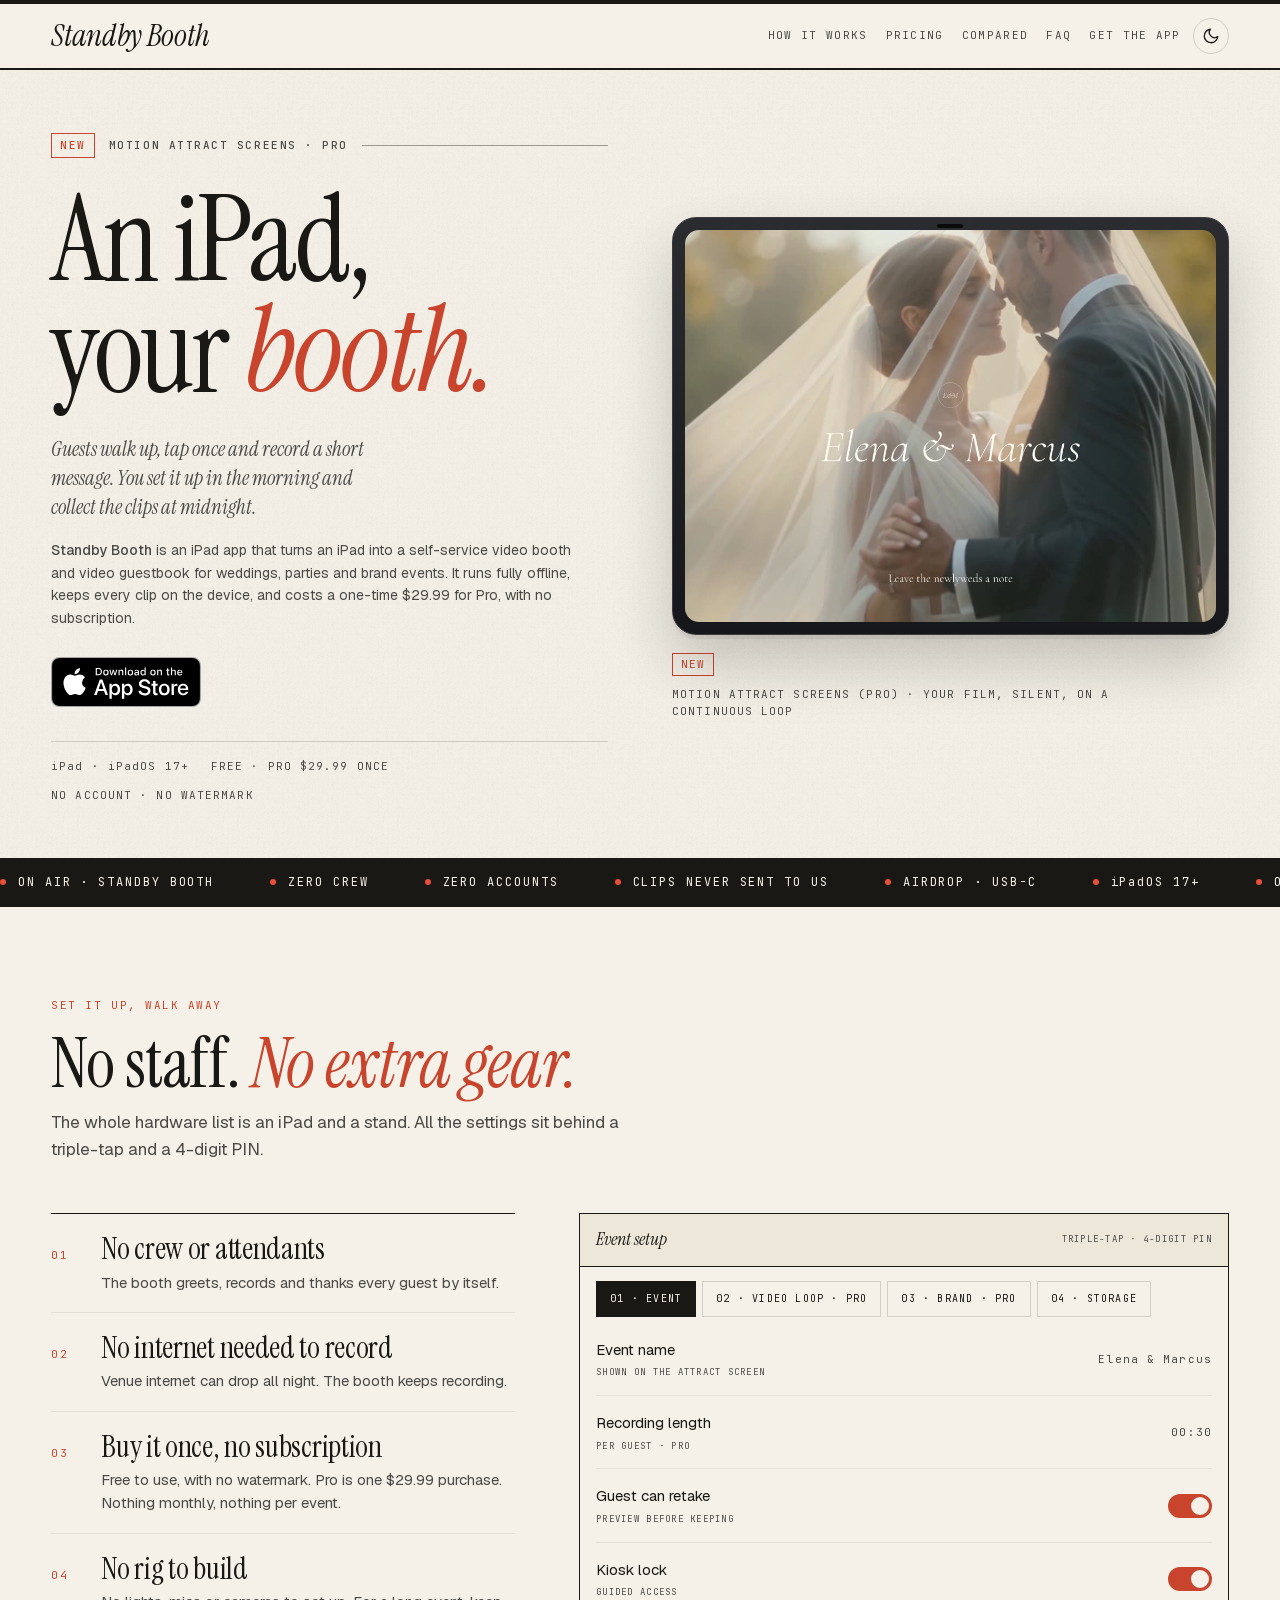
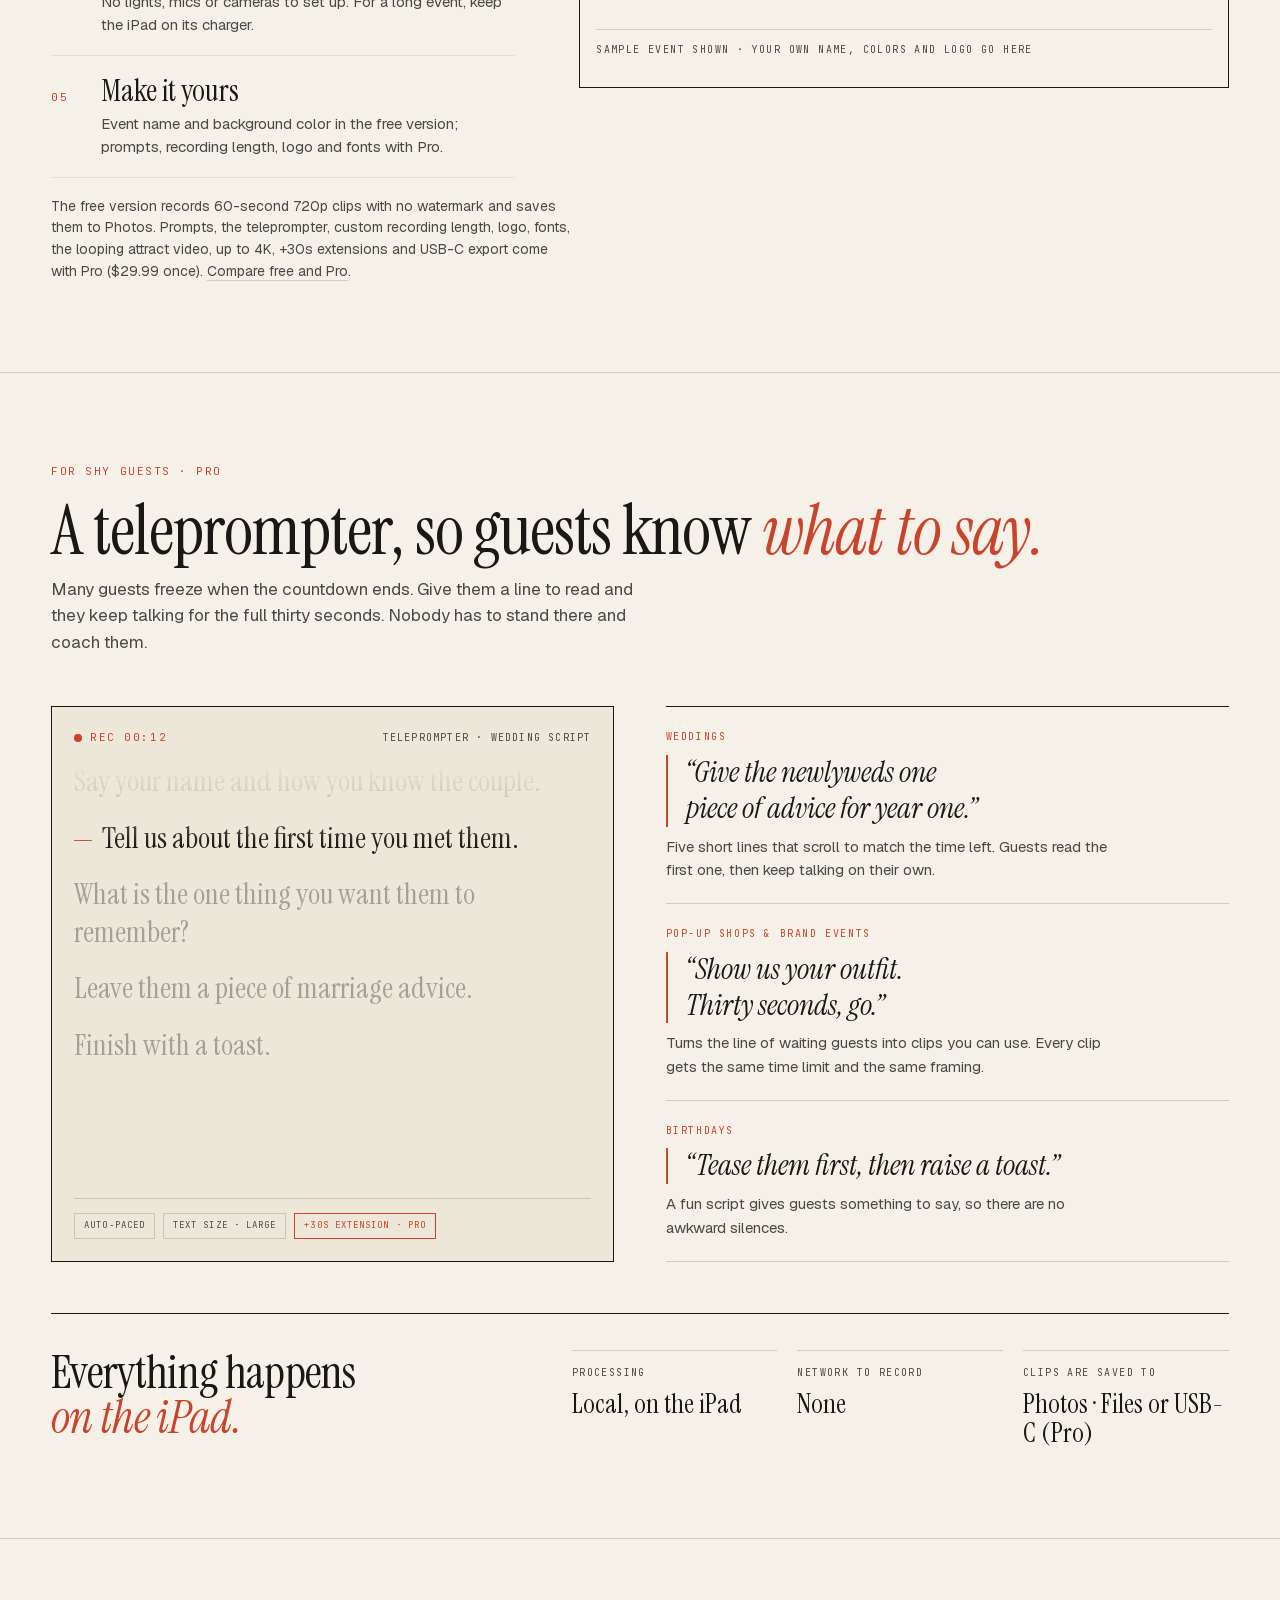
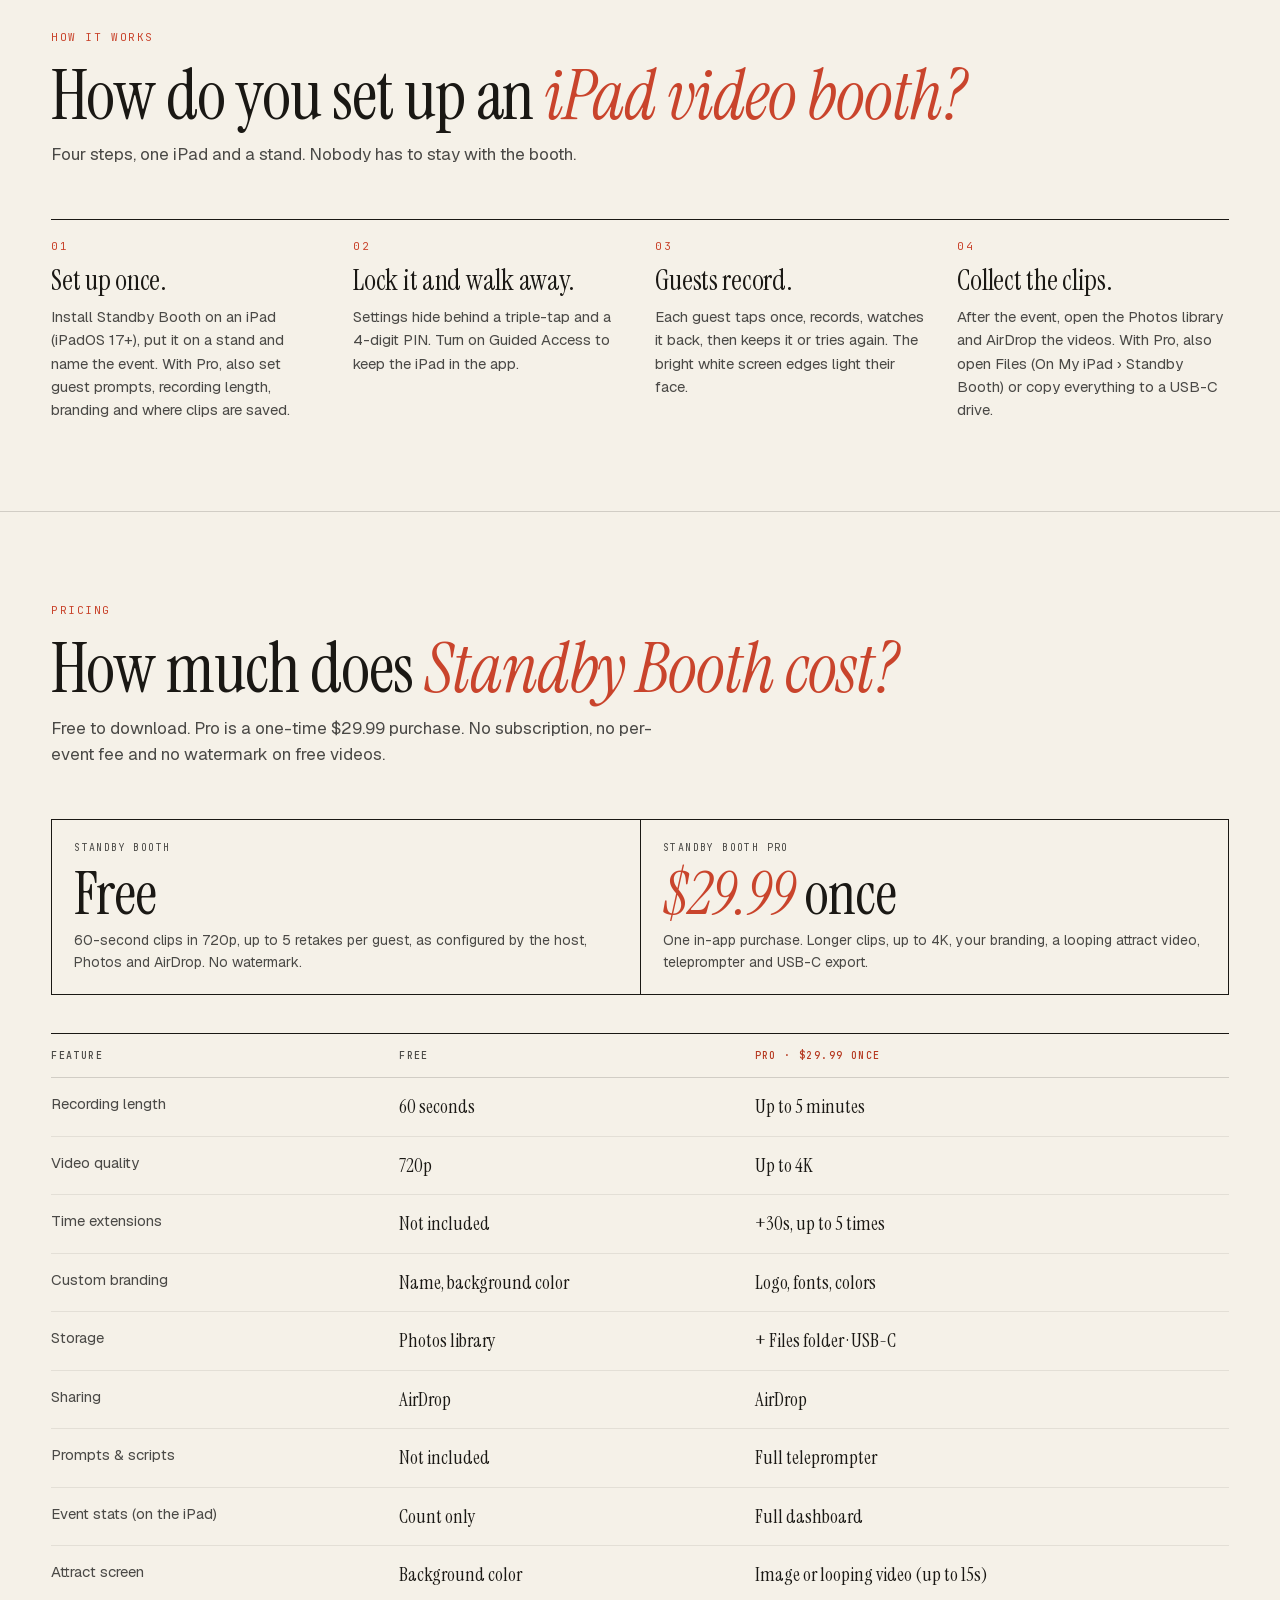
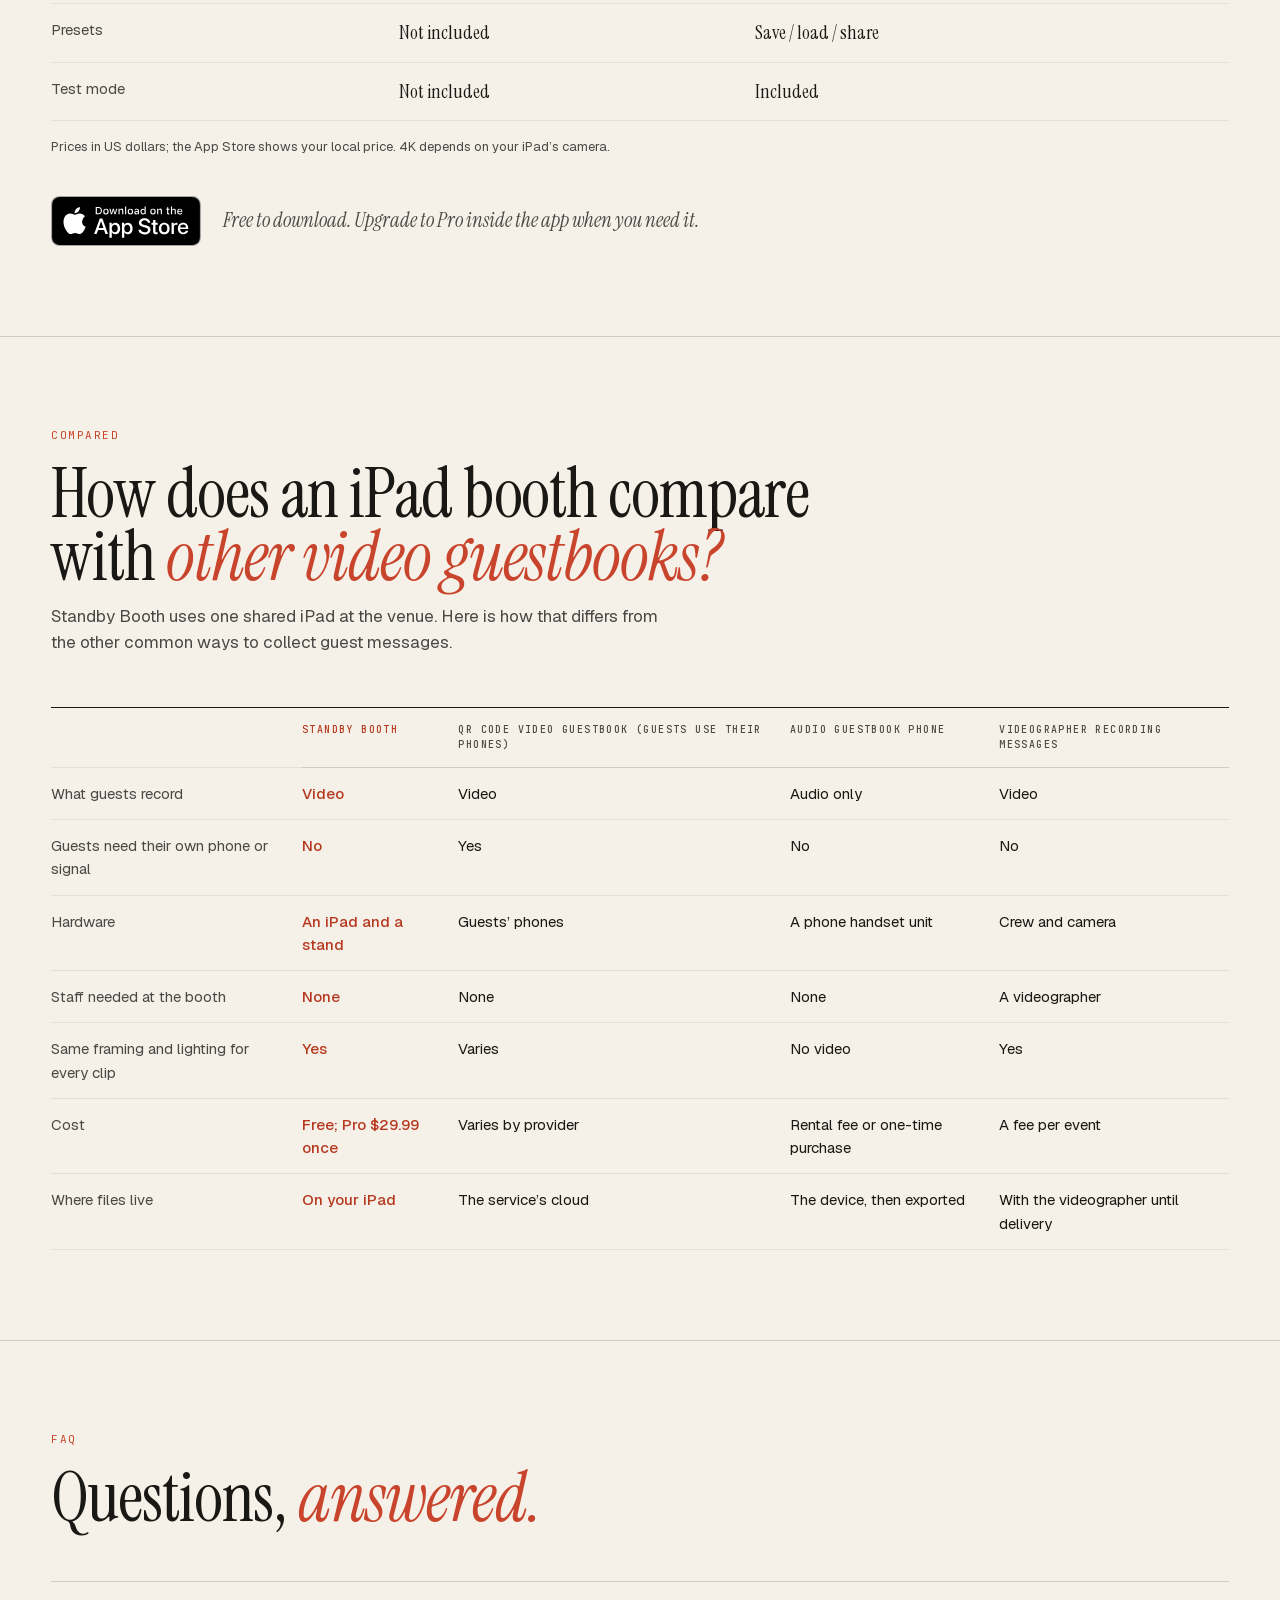
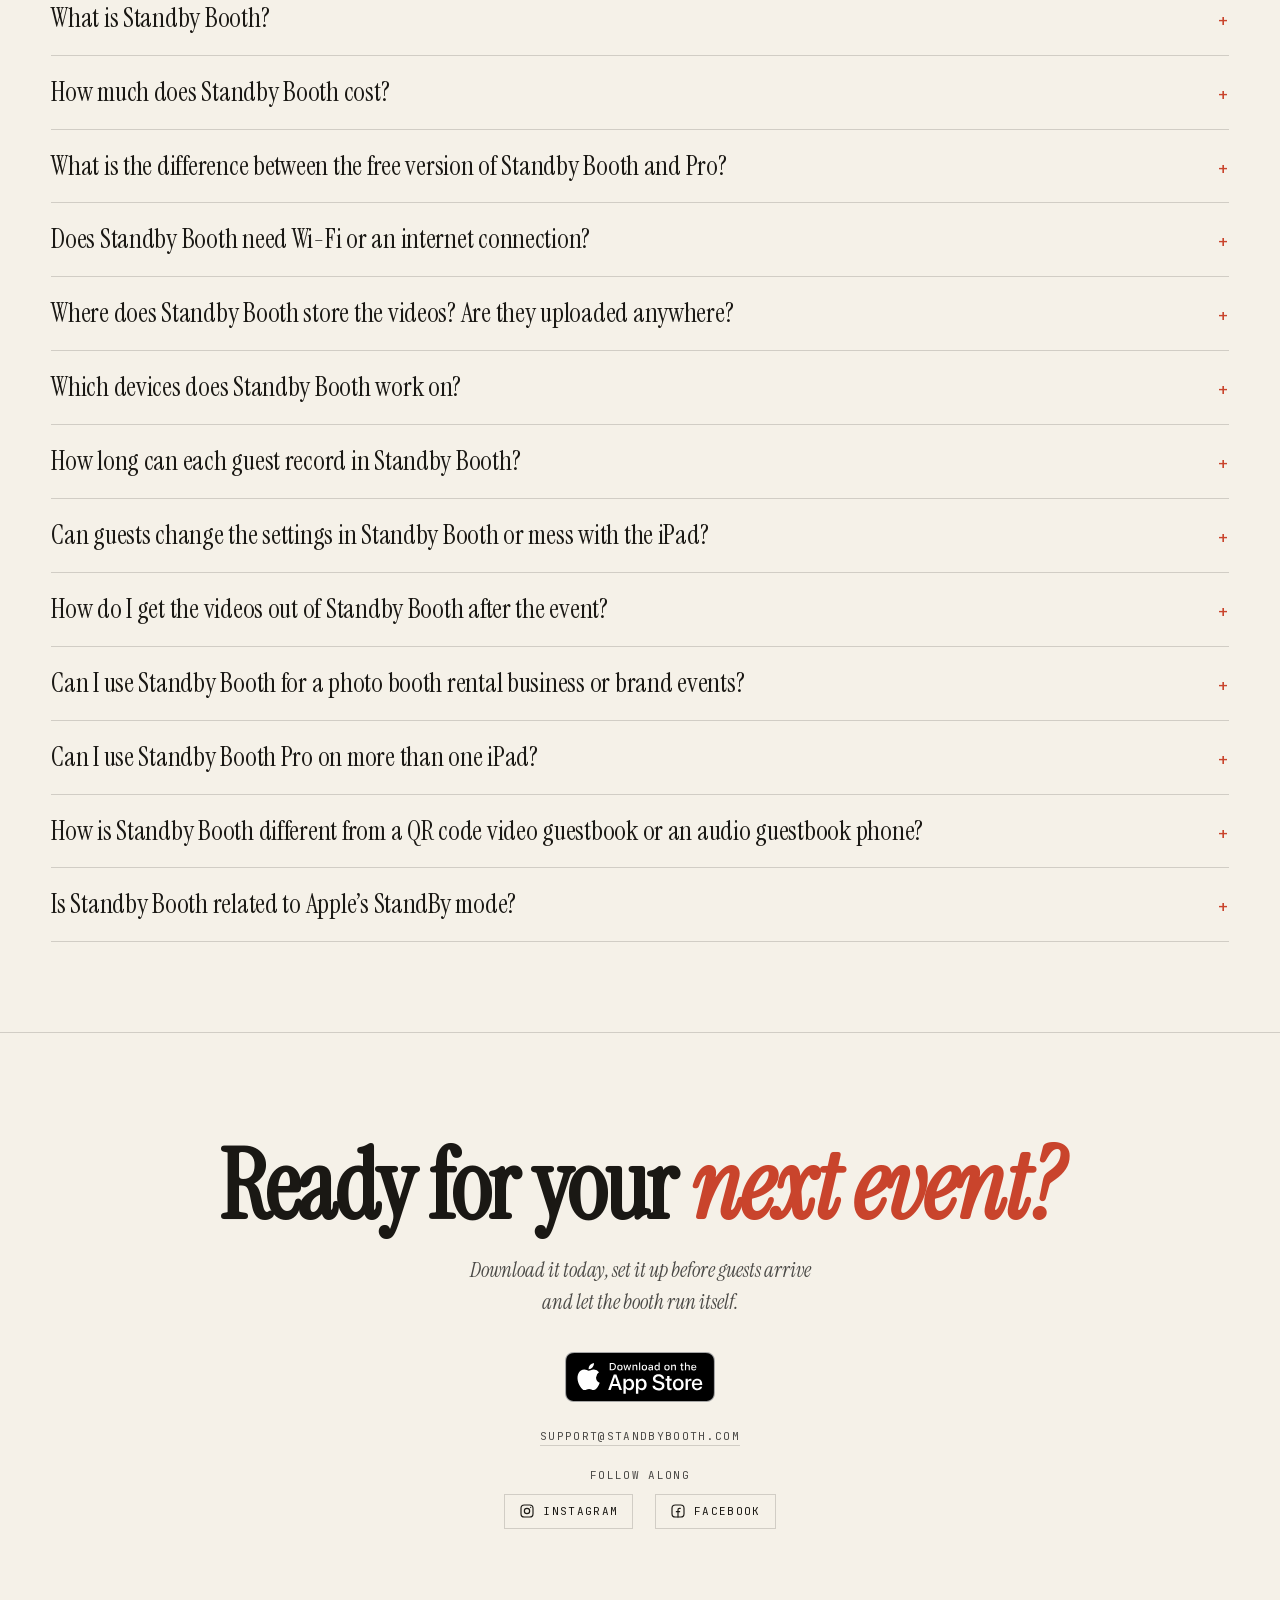
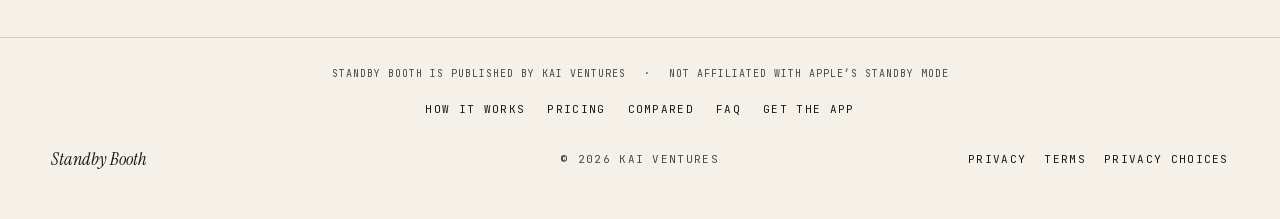
==== commit 734f8a17: "Publish verified Standby Booth AEO handoff" ====
--- a/index.html
+++ b/index.html
@@ -3,17 +3,203 @@
 <head>
 <meta charset="UTF-8" />
 <meta name="viewport" content="width=device-width, initial-scale=1.0, viewport-fit=cover" />
-<title>Standby Booth — Field Guide</title>
-<meta name="description" content="A self-service video booth for events. Configure once, walk away, come back to a folder full of clips. No backend. No cloud. No staff." />
+<title>Standby Booth: iPad Video Guestbook &amp; Video Booth App</title>
+<meta name="description" content="Turn an iPad into a self-service video booth and video guestbook for weddings, parties and brand events. Works offline. Free, or $29.99 once for Pro." />
+<link rel="canonical" href="https://standbybooth.com/" />
 <meta name="theme-color" content="#F5F1E8" id="sb-theme-color" />
 
-<!-- Open Graph -->
-<meta property="og:title" content="Standby Booth — Field Guide" />
-<meta property="og:description" content="A self-service video booth for events. Motion attract screens, built-in teleprompter, fully offline." />
-<meta property="og:image" content="assets/hero-anywhere.png" />
+<!-- Open Graph (og:image must be an absolute URL, 1200x630, under 1 MB) -->
+<meta property="og:title" content="Standby Booth: the iPad video guestbook that runs itself" />
+<meta property="og:description" content="A self-service iPad video booth for weddings, parties and brand events. Works offline, keeps clips on the iPad, no subscription." />
+<meta property="og:image" content="https://standbybooth.com/assets/og-image.jpg" />
+<meta property="og:image:width" content="1200" />
+<meta property="og:image:height" content="630" />
+<meta property="og:image:alt" content="Standby Booth: an iPad video guestbook for weddings, parties and brand events" />
 <meta property="og:type" content="website" />
 <meta property="og:url" content="https://standbybooth.com/" />
+<meta property="og:site_name" content="Standby Booth" />
 <meta name="twitter:card" content="summary_large_image" />
+<meta name="twitter:site" content="@standbybooth" />
+
+<script type="application/ld+json">
+{
+  "@context": "https://schema.org",
+  "@graph": [
+    {
+      "@type": "Organization",
+      "@id": "https://standbybooth.com/#org",
+      "name": "Kai Ventures",
+      "url": "https://standbybooth.com/",
+      "email": "support@standbybooth.com"
+    },
+    {
+      "@type": "WebSite",
+      "@id": "https://standbybooth.com/#website",
+      "url": "https://standbybooth.com/",
+      "name": "Standby Booth",
+      "publisher": {"@id": "https://standbybooth.com/#org"}
+    },
+    {
+      "@type": "WebPage",
+      "@id": "https://standbybooth.com/#webpage",
+      "url": "https://standbybooth.com/",
+      "name": "Standby Booth: iPad Video Guestbook & Video Booth App",
+      "isPartOf": {"@id": "https://standbybooth.com/#website"},
+      "about": {"@id": "https://standbybooth.com/#app"},
+      "dateModified": "2026-11-09"
+    },
+    {
+      "@type": "MobileApplication",
+      "@id": "https://standbybooth.com/#app",
+      "name": "Standby Booth",
+      "description": "Standby Booth is an iPad app that turns an iPad into a self-service video booth and video guestbook for weddings, parties and brand events. It runs fully offline, keeps every clip on the device, and costs a one-time $29.99 for Pro, with no subscription.",
+      "url": "https://standbybooth.com/",
+      "downloadUrl": "https://apps.apple.com/us/app/standby-booth/id6761357439",
+      "installUrl": "https://apps.apple.com/us/app/standby-booth/id6761357439",
+      "applicationCategory": "MultimediaApplication",
+      "operatingSystem": "iPadOS 17 or later",
+      "availableOnDevice": "iPad",
+      "inLanguage": "en",
+      "image": "https://standbybooth.com/assets/icon-1024.png",
+      "screenshot": "https://standbybooth.com/assets/attract-loop-poster.jpg",
+      "publisher": {"@id": "https://standbybooth.com/#org"},
+      "sameAs": [
+        "https://apps.apple.com/us/app/standby-booth/id6761357439",
+        "https://www.instagram.com/standbybooth/",
+        "https://www.facebook.com/1204871456037821",
+        "https://x.com/standbybooth"
+      ],
+      "offers": [
+        {"@type": "Offer", "name": "Standby Booth Free", "price": "0", "priceCurrency": "USD"},
+        {"@type": "Offer", "name": "Standby Booth Pro (one-time in-app purchase)", "price": "29.99", "priceCurrency": "USD"}
+      ],
+      "featureList": [
+        "Records fully offline, no account",
+        "Recordings stay on the iPad; no servers or accounts (anonymous Firebase usage analytics only)",
+        "Kiosk lock with hidden triple-tap and 4-digit PIN",
+        "Guest prompts and teleprompter (Pro)",
+        "Up to 4K and up to 5-minute clips (Pro)",
+        "Custom logo, fonts and colors (Pro)",
+        "Motion attract screen: looping video background (Pro)",
+        "USB-C drive export (Pro) and AirDrop sharing",
+        "Saved event presets and on-iPad event stats (Pro)"
+      ]
+    }
+  ]
+}
+</script>
+<script type="application/ld+json">
+{
+  "@context": "https://schema.org",
+  "@type": "FAQPage",
+  "mainEntity": [
+    {
+      "@type": "Question",
+      "name": "What is Standby Booth?",
+      "acceptedAnswer": {
+        "@type": "Answer",
+        "text": "Standby Booth is an iPad app that turns an iPad into a self-service video booth and video guestbook for weddings, parties and brand events. Guests walk up, tap once and record a message. It runs fully offline, keeps every clip on the device, and costs a one-time $29.99 for Pro, with no subscription."
+      }
+    },
+    {
+      "@type": "Question",
+      "name": "How much does Standby Booth cost?",
+      "acceptedAnswer": {
+        "@type": "Answer",
+        "text": "Standby Booth is free to download, and the free version works for a full event with no watermark on the videos. Standby Booth Pro is a one-time $29.99 in-app purchase that unlocks longer clips, up to 4K video, branding and USB-C export. There is no subscription and no per-event fee."
+      }
+    },
+    {
+      "@type": "Question",
+      "name": "What is the difference between the free version of Standby Booth and Pro?",
+      "acceptedAnswer": {
+        "@type": "Answer",
+        "text": "The free version of Standby Booth records 60-second clips in 720p, allows up to 5 retakes per guest, as configured by the host, saves to the Photos library and shares by AirDrop. Pro adds clips up to 5 minutes with 30-second extensions, up to 4K video, a custom logo, fonts and colors, a looping attract-screen video, guest prompts and a teleprompter, export to a Files folder or USB-C drive, saved event presets, full event stats and a test mode."
+      }
+    },
+    {
+      "@type": "Question",
+      "name": "Does Standby Booth need Wi-Fi or an internet connection?",
+      "acceptedAnswer": {
+        "@type": "Answer",
+        "text": "No. Standby Booth records and saves every clip on the iPad, so the booth keeps working if the venue Wi-Fi drops or there is no signal at all, and no account is needed. Share clips with AirDrop or export them after the event."
+      }
+    },
+    {
+      "@type": "Question",
+      "name": "Where does Standby Booth store the videos? Are they uploaded anywhere?",
+      "acceptedAnswer": {
+        "@type": "Answer",
+        "text": "Standby Booth saves videos to the Photos library on your iPad or, with Pro, to a Files folder on the iPad or a USB-C drive. Recordings are never uploaded to Kai Ventures, and clips saved to Photos follow your own iCloud Photos setting. The app sends anonymous usage statistics (Firebase Analytics), never video or event content."
+      }
+    },
+    {
+      "@type": "Question",
+      "name": "Which devices does Standby Booth work on?",
+      "acceptedAnswer": {
+        "@type": "Answer",
+        "text": "Standby Booth runs on iPad with iPadOS 17 or later. It is not available for iPhone, Mac or Android. The only hardware you need is a compatible iPad and a stand or tripod mount. The screen itself acts as a soft fill light, so most venues need no extra lighting."
+      }
+    },
+    {
+      "@type": "Question",
+      "name": "How long can each guest record in Standby Booth?",
+      "acceptedAnswer": {
+        "@type": "Answer",
+        "text": "In the free version of Standby Booth each guest records up to 60 seconds. With Pro you set the recording length (up to 5 minutes) and can let guests add up to five 30-second extensions; a 30-second setting keeps wedding messages short and easy to watch."
+      }
+    },
+    {
+      "@type": "Question",
+      "name": "Can guests change the settings in Standby Booth or mess with the iPad?",
+      "acceptedAnswer": {
+        "@type": "Answer",
+        "text": "No. In Standby Booth, guests only ever see the recording screens. Your settings sit behind a hidden triple-tap and a 4-digit PIN, and you can lock the iPad to the app with Apple’s Guided Access, so the booth runs unattended for the whole event without anyone reaching other apps."
+      }
+    },
+    {
+      "@type": "Question",
+      "name": "How do I get the videos out of Standby Booth after the event?",
+      "acceptedAnswer": {
+        "@type": "Answer",
+        "text": "With the free version of Standby Booth, open the Photos library on the iPad and AirDrop or share the clips from there. With Pro you can also open Files (On My iPad › Standby Booth), or copy everything to a USB-C drive."
+      }
+    },
+    {
+      "@type": "Question",
+      "name": "Can I use Standby Booth for a photo booth rental business or brand events?",
+      "acceptedAnswer": {
+        "@type": "Answer",
+        "text": "Yes. Standby Booth’s Terms of Use allow personal and commercial events, including charging clients when you run the booth. Pro adds the tools event businesses ask for: client logos, fonts and colors, guest prompts and a teleprompter, up to 4K recording, USB-C export and saved presets you can load for each client. Pro is a one-time purchase with no per-event or monthly fees."
+      }
+    },
+    {
+      "@type": "Question",
+      "name": "Can I use Standby Booth Pro on more than one iPad?",
+      "acceptedAnswer": {
+        "@type": "Answer",
+        "text": "Yes, within Apple’s rules. Standby Booth Pro is a one-time purchase tied to the Apple ID that bought it, so you can install Standby Booth on iPads signed in to that Apple ID and restore the purchase, subject to Apple’s Family Sharing and device limits. Apple handles payment, and refunds go through Apple’s Report a Problem page."
+      }
+    },
+    {
+      "@type": "Question",
+      "name": "How is Standby Booth different from a QR code video guestbook or an audio guestbook phone?",
+      "acceptedAnswer": {
+        "@type": "Answer",
+        "text": "Standby Booth uses one shared iPad at the venue, so guests do not need their own phones, an app or mobile signal, and every clip has the same framing and lighting. Compared with an audio guestbook phone, it records video and needs no extra hardware beyond an iPad and a stand."
+      }
+    },
+    {
+      "@type": "Question",
+      "name": "Is Standby Booth related to Apple’s StandBy mode?",
+      "acceptedAnswer": {
+        "@type": "Answer",
+        "text": "No. Standby Booth is a separate video booth app from Kai Ventures. It is not part of, or affiliated with, Apple’s StandBy feature, which turns a charging iPhone into a clock and widget display."
+      }
+    }
+  ]
+}
+</script>
 
 <!-- Favicon -->
 <link rel="icon" type="image/png" href="assets/icon-1024.png" />
@@ -42,6 +228,7 @@
 <link rel="stylesheet" href="/assets/fonts.css" />
 
 <link rel="stylesheet" href="styles.css" />
+<link rel="stylesheet" href="aeo.css" />
 </head>
 <body>
 
@@ -49,9 +236,15 @@
 <header class="masthead">
   <div class="mast-rule"></div>
   <div class="mast-inner">
-    <span class="mast-issue">Vol. 01 · Issue 04 · Spring 2026</span>
-    <span class="mast-title">Standby Booth</span>
+    <a class="mast-title" href="./">Standby Booth</a>
     <div class="mast-right">
+      <nav class="mast-nav" aria-label="On this page">
+        <a href="#how">How it works</a>
+        <a href="#pricing">Pricing</a>
+        <a href="#compare">Compared</a>
+        <a href="#faq">FAQ</a>
+        <a href="#get">Get the app</a>
+      </nav>
       <button type="button" class="theme-toggle" id="themeToggle" aria-label="Switch theme" title="Switch theme">
         <svg class="theme-icon theme-icon-sun" width="18" height="18" viewBox="0 0 24 24" fill="none" stroke="currentColor" stroke-width="1.75" stroke-linecap="round" stroke-linejoin="round" aria-hidden="true">
           <circle cx="12" cy="12" r="4"/>
@@ -72,29 +265,34 @@
     <div>
       <p class="cover-eyebrow mono">
         <span class="flag">New</span>
-        <span>Motion attract screens</span>
+        <span>Motion attract screens · Pro</span>
         <span class="rule"></span>
-        <span>№ 01</span>
       </p>
 
       <h1 class="display cover-h1">An iPad,<br />your <em>booth.</em></h1>
 
       <p class="cover-deck">
-        A self-service video booth for events. Guests walk up, tap once, and record
-        thirty seconds. You set it up in the morning and collect the clips at midnight.
+        Guests walk up, tap once and record a short message. You set it up in the
+        morning and collect the clips at midnight.
+      </p>
+
+      <p class="cover-define">
+        <strong>Standby Booth</strong> is an iPad app that turns an iPad into a self-service video booth and
+        video guestbook for weddings, parties and brand events. It runs fully offline, keeps every clip on the
+        device, and costs a one-time $29.99 for Pro, with no subscription.
       </p>
 
       <div class="cover-cta-row">
         <a class="appstore-badge" href="https://apps.apple.com/us/app/standby-booth/id6761357439" aria-label="Download Standby Booth on the App Store">
-          <img class="badge-light" src="assets/appstore-badge-black.svg" alt="Download on the App Store" width="150" height="50" />
-          <img class="badge-dark" src="assets/appstore-badge-white.svg" alt="Download on the App Store" width="150" height="50" />
+          <img class="badge-light" src="assets/appstore-badge-black.svg" alt="" width="150" height="50" />
+          <img class="badge-dark" src="assets/appstore-badge-white.svg" alt="" width="150" height="50" />
         </a>
       </div>
 
       <div class="cover-meta">
-        <span>iPadOS 17+</span>
-        <span>Works fully offline</span>
-        <span>Files stay on device</span>
+        <span class="tm">iPad · iPadOS 17+</span>
+        <span>Free · Pro $29.99 once</span>
+        <span>No account · No watermark</span>
       </div>
     </div>
 
@@ -109,7 +307,7 @@
               src="assets/attract-loop.mp4"
               poster="assets/attract-loop-poster.jpg"
               autoplay muted loop playsinline preload="metadata"
-              aria-label="Attract screen: a wedding film on loop titled Elena and Marcus, with the prompt leave the newlyweds a note"
+              aria-label="Example attract screen: a looping wedding film with the event name &quot;Elena &amp; Marcus&quot; and the line &quot;Leave the newlyweds a note&quot;"
             ></video>
             <div class="screen-sheen" aria-hidden="true"></div>
           </div>
@@ -117,7 +315,7 @@
       </div>
       <p class="cover-caption">
         <span class="new">New</span>
-        <span>Motion attract screens · your film, silent, on continuous loop</span>
+        <span>Motion attract screens (Pro) · your film, silent, on a continuous&nbsp;loop</span>
       </p>
     </div>
   </div>
@@ -127,47 +325,47 @@
 <div class="ticker" aria-hidden="true">
   <div class="ticker-track">
     <span><span class="ticker-dot"></span>ON AIR · STANDBY BOOTH</span>
-    <span><span class="ticker-dot"></span>ZERO BACKEND</span>
+    <span><span class="ticker-dot"></span>ZERO CREW</span>
     <span><span class="ticker-dot"></span>ZERO ACCOUNTS</span>
-    <span><span class="ticker-dot"></span>FILES STAY ON DEVICE</span>
+    <span><span class="ticker-dot"></span>CLIPS NEVER SENT TO US</span>
     <span><span class="ticker-dot"></span>AIRDROP · USB-C</span>
-    <span><span class="ticker-dot"></span>iPadOS 17+</span>
+    <span><span class="ticker-dot"></span><span class="tm">iPadOS 17+</span></span>
     <span><span class="ticker-dot"></span>ON AIR · STANDBY BOOTH</span>
-    <span><span class="ticker-dot"></span>ZERO BACKEND</span>
+    <span><span class="ticker-dot"></span>ZERO CREW</span>
     <span><span class="ticker-dot"></span>ZERO ACCOUNTS</span>
-    <span><span class="ticker-dot"></span>FILES STAY ON DEVICE</span>
+    <span><span class="ticker-dot"></span>CLIPS NEVER SENT TO US</span>
     <span><span class="ticker-dot"></span>AIRDROP · USB-C</span>
-    <span><span class="ticker-dot"></span>iPadOS 17+</span>
+    <span><span class="ticker-dot"></span><span class="tm">iPadOS 17+</span></span>
   </div>
 </div>
 
 <!-- ==================== 2 · HOOKS + ADMIN PANEL ==================== -->
 <section class="sec" id="setup">
-  <p class="feature-no">II · Set it up, walk away</p>
-  <h2 class="display sec-hd">Nothing to run. <em>Nothing to plug in.</em></h2>
-  <p class="sec-deck">The whole hardware list is an iPad and a stand. Everything else is a toggle behind a triple-tap and a four-digit PIN.</p>
+  <p class="feature-no">Set it up, walk away</p>
+  <h2 class="display sec-hd">No staff. <em>No extra&nbsp;gear.</em></h2>
+  <p class="sec-deck">The whole hardware list is an iPad and a stand. All the settings sit behind a triple-tap and a 4-digit PIN.</p>
 
   <div class="split">
     <ul class="hooks">
       <li><span class="n">01</span><span>
         <span class="h-t">No crew or attendants</span>
-        <span class="h-d">The booth greets, records, and thanks every guest by itself.</span>
+        <span class="h-d">The booth greets, records and thanks every guest by itself.</span>
       </span></li>
       <li><span class="n">02</span><span>
-        <span class="h-t">No Wi-Fi, no cloud</span>
-        <span class="h-d">Venue internet can drop all night. The booth never notices.</span>
+        <span class="h-t">No internet needed to record</span>
+        <span class="h-d">Venue internet can drop all night. The booth keeps&nbsp;recording.</span>
       </span></li>
       <li><span class="n">03</span><span>
-        <span class="h-t">Buy it once, yours forever</span>
-        <span class="h-d">One purchase in the App Store. No subscription, no per-event fee.</span>
+        <span class="h-t">Buy it once, no subscription</span>
+        <span class="h-d">Free to use, with no watermark. Pro is one $29.99 purchase. Nothing monthly, nothing per event.</span>
       </span></li>
       <li><span class="n">04</span><span>
-        <span class="h-t">No cables, no rig</span>
-        <span class="h-d">Nothing to tape down, nothing to trip over, nothing to pack.</span>
+        <span class="h-t">No rig to build</span>
+        <span class="h-d">No lights, mics or cameras to set up. For a long event, keep the iPad on its&nbsp;charger.</span>
       </span></li>
       <li><span class="n">05</span><span>
-        <span class="h-t">Customized in under 60 seconds</span>
-        <span class="h-d">Names, logo, prompts, fonts, colors — set before the first guest arrives.</span>
+        <span class="h-t">Make it yours</span>
+        <span class="h-d">Event name and background color in the free version; prompts, recording length, logo and fonts with&nbsp;Pro.</span>
       </span></li>
     </ul>
 
@@ -179,51 +377,52 @@
 
       <div class="panel-tabs" role="tablist" aria-label="Admin panel">
         <button class="panel-tab" role="tab" id="t-event" aria-controls="p-event" aria-selected="true">01 · Event</button>
-        <button class="panel-tab" role="tab" id="t-loop" aria-controls="p-loop" aria-selected="false">02 · Video loop</button>
-        <button class="panel-tab" role="tab" id="t-brand" aria-controls="p-brand" aria-selected="false">03 · Brand</button>
+        <button class="panel-tab" role="tab" id="t-loop" aria-controls="p-loop" aria-selected="false">02 · Video loop · Pro</button>
+        <button class="panel-tab" role="tab" id="t-brand" aria-controls="p-brand" aria-selected="false">03 · Brand · Pro</button>
         <button class="panel-tab" role="tab" id="t-store" aria-controls="p-store" aria-selected="false">04 · Storage</button>
       </div>
 
       <div class="panel-body" id="p-event" role="tabpanel" aria-labelledby="t-event">
         <div class="prow"><span class="k">Event name<small>Shown on the attract screen</small></span><span class="v">Elena &amp; Marcus</span></div>
-        <div class="prow"><span class="k">Recording length<small>Per guest</small></span><span class="v">00:30</span></div>
+        <div class="prow"><span class="k">Recording length<small>Per guest · Pro</small></span><span class="v">00:30</span></div>
         <div class="prow"><span class="k">Guest can retake<small>Preview before keeping</small></span><span class="sw" aria-hidden="true"></span></div>
-        <div class="prow"><span class="k">Kiosk lock<small>Guided access</small></span><span class="sw" aria-hidden="true"></span></div>
-        <p class="panel-foot"><b>0:47</b> · time to configure this event</p>
+        <div class="prow"><span class="k">Kiosk lock<small>Guided Access</small></span><span class="sw" aria-hidden="true"></span></div>
+        <p class="panel-foot">Sample event shown · your own name, colors and logo go&nbsp;here</p>
       </div>
 
       <div class="panel-body" id="p-loop" role="tabpanel" aria-labelledby="t-loop" hidden>
-        <div class="prow"><span class="k">Attract screen<small>What guests see while waiting</small></span><span class="chips"><span class="chip">Still</span><span class="chip on">Video loop</span></span></div>
+        <div class="prow"><span class="k">Attract screen<small>What guests see while waiting · Pro</small></span><span class="chips"><span class="chip">Still</span><span class="chip on">Video loop</span></span></div>
         <div class="prow"><span class="k">Loop playback<small>Silent, continuous</small></span><span class="sw" aria-hidden="true"></span></div>
         <div class="upload">
-          <div class="u-top"><span class="u-name">elena-marcus-loop.mp4</span><span class="u-pct">Importing</span></div>
+          <div class="u-top"><span class="u-name">elena-marcus-loop.mp4</span><span class="u-pct">Importing…</span></div>
           <div class="u-track"><i></i></div>
         </div>
-        <p class="panel-foot">Imported from Photos or Files · <b>stays on device</b></p>
+        <p class="panel-foot">From Photos or Files · <b>stays on the device</b></p>
       </div>
 
       <div class="panel-body" id="p-brand" role="tabpanel" aria-labelledby="t-brand" hidden>
         <div class="prow"><span class="k">Typeface<small>Headline and prompt</small></span><span class="chips"><span class="chip on">Cormorant</span><span class="chip">Geist</span><span class="chip">Mono</span></span></div>
         <div class="prow"><span class="k">Palette<small>Background · text · accent</small></span><span class="chips"><span class="chip">#F4ECE0</span><span class="chip">#2A1F18</span><span class="chip on">#9B6A3F</span></span></div>
-        <div class="prow"><span class="k">Logo<small>PNG or SVG</small></span><span class="v">ellery-mark.svg</span></div>
-        <div class="prow"><span class="k">Guest prompt<small>Line under the name</small></span><span class="v">Leave the newlyweds a note</span></div>
+        <div class="prow"><span class="k">Logo<small>Image file</small></span><span class="v">ellery-mark.svg</span></div>
+        <div class="prow"><span class="k">Attract line<small>Text under the name</small></span><span class="v">Leave the newlyweds a note</span></div>
       </div>
 
       <div class="panel-body" id="p-store" role="tabpanel" aria-labelledby="t-store" hidden>
-        <div class="prow"><span class="k">Save clips to<small>Destination</small></span><span class="chips"><span class="chip">Photos</span><span class="chip on">USB-C drive</span></span></div>
-        <div class="prow"><span class="k">Quality<small>Recorded on device</small></span><span class="v">1080p · 4K</span></div>
-        <div class="prow"><span class="k">Uploads to our servers<small>There are none</small></span><span class="sw off" aria-hidden="true"></span></div>
-        <div class="prow"><span class="k">Hand-off<small>End of night</small></span><span class="v">AirDrop · USB-C</span></div>
+        <div class="prow"><span class="k">Save clips to<small>Destination · USB-C with Pro</small></span><span class="chips"><span class="chip">Photos</span><span class="chip on">USB-C drive</span></span></div>
+        <div class="prow"><span class="k">Quality<small>Free 720p · Pro up to 4K</small></span><span class="v">720p to 4K</span></div>
+        <div class="prow"><span class="k">Video uploads to us<small>None. Clips are never sent to us</small></span><span class="sw off" aria-hidden="true"></span></div>
+        <div class="prow"><span class="k">Hand-off<small>End of night</small></span><span class="v">AirDrop · USB-C (Pro)</span></div>
       </div>
     </div>
   </div>
+  <p class="sec-note">The free version records 60-second 720p clips with no watermark and saves them to Photos. Prompts, the teleprompter, custom recording length, logo, fonts, the looping attract video, up to 4K, +30s extensions and USB-C export come with Pro ($29.99 once). <a href="#pricing">Compare free and Pro</a>.</p>
 </section>
 
 <!-- ============ 3 · TELEPROMPTER + OFFLINE PROCESSING ============ -->
 <section class="sec" id="prompts">
-  <p class="feature-no">III · Guests who freeze</p>
-  <h2 class="display sec-hd">A teleprompter, so nobody <em>blanks.</em></h2>
-  <p class="sec-deck">Most guests stall the second the countdown ends. Give them a line to read and you get a real thirty seconds — with nobody standing there coaching them.</p>
+  <p class="feature-no">For shy guests · Pro</p>
+  <h2 class="display sec-hd">A teleprompter, so guests know <em>what to&nbsp;say.</em></h2>
+  <p class="sec-deck">Many guests freeze when the countdown ends. Give them a line to read and they keep talking for the full thirty seconds. Nobody has to stand there and coach&nbsp;them.</p>
 
   <div class="tele-grid">
     <div class="prompter">
@@ -241,61 +440,210 @@
         </div>
       </div>
       <div class="prompter-foot">
-        <span class="chip">Speed · slow</span>
+        <span class="chip">Auto-paced</span>
         <span class="chip">Text size · large</span>
-        <span class="chip on">+30s extension</span>
+        <span class="chip on">+30s extension · Pro</span>
       </div>
     </div>
 
     <div class="cards">
       <article class="ucard">
         <p class="u-k">Weddings</p>
-        <p class="u-q">"Leave the newlyweds a piece of marriage advice."</p>
-        <p class="u-b">Four prompts on a slow crawl. Guests read the first line, then keep talking past it.</p>
+        <p class="u-q">“Give the newlyweds one piece of advice for year&nbsp;one.”</p>
+        <p class="u-b">Five short lines that scroll to match the time left. Guests read the first one, then keep talking on their&nbsp;own.</p>
       </article>
       <article class="ucard">
-        <p class="u-k">Pop-ups &amp; brand activations</p>
-        <p class="u-q">"Show us your fit — thirty seconds, go."</p>
-        <p class="u-b">Turns a queue into usable footage. Every clip lands at the same length and framing.</p>
+        <p class="u-k">Pop-up shops &amp; brand events</p>
+        <p class="u-q">“Show us your outfit. Thirty seconds,&nbsp;go.”</p>
+        <p class="u-b">Turns the line of waiting guests into clips you can use. Every clip gets the same time limit and the same&nbsp;framing.</p>
       </article>
       <article class="ucard">
         <p class="u-k">Birthdays</p>
-        <p class="u-q">"Roast first. Toast second. No mercy."</p>
-        <p class="u-b">A script that gives permission. The awkward pause disappears.</p>
+        <p class="u-q">“Tease them first, then raise a&nbsp;toast.”</p>
+        <p class="u-b">A fun script gives guests something to say, so there are no awkward&nbsp;silences.</p>
       </article>
     </div>
   </div>
 
   <div class="offline">
-    <h3>Everything renders <em>on the iPad.</em></h3>
+    <h3>Everything happens <em>on the&nbsp;iPad.</em></h3>
     <ul class="offline-list">
-      <li><span class="o-k">Processing</span><span class="o-v">Local, instant</span></li>
-      <li><span class="o-k">Network needed</span><span class="o-v">None, ever</span></li>
-      <li><span class="o-k">Clip lands on</span><span class="o-v">Photos or USB-C</span></li>
+      <li><span class="o-k">Processing</span><span class="o-v">Local, on the iPad</span></li>
+      <li><span class="o-k">Network to record</span><span class="o-v">None</span></li>
+      <li><span class="o-k">Clips are saved to</span><span class="o-v">Photos · Files or USB-C&nbsp;(Pro)</span></li>
     </ul>
   </div>
+</section>
+
+<!-- ===================== HOW IT WORKS (new, AEO) ===================== -->
+<section class="sec" id="how">
+  <p class="feature-no">How it works</p>
+  <h2 class="display sec-hd">How do you set up an <em>iPad video booth?</em></h2>
+  <p class="sec-deck">Four steps, one iPad and a stand. Nobody has to stay with the booth.</p>
+  <ol class="how-steps">
+    <li><strong>Set up once.</strong> Install Standby Booth on an iPad (iPadOS 17+), put it on a stand and name the event. With Pro, also set guest prompts, recording length, branding and where clips are saved.</li>
+    <li><strong>Lock it and walk away.</strong> Settings hide behind a triple-tap and a 4-digit PIN. Turn on Guided Access to keep the iPad in the app.</li>
+    <li><strong>Guests record.</strong> Each guest taps once, records, watches it back, then keeps it or tries again. The bright white screen edges light their face.</li>
+    <li><strong>Collect the clips.</strong> After the event, open the Photos library and AirDrop the videos. With Pro, also open Files (On My iPad › Standby Booth) or copy everything to a USB-C drive.</li>
+  </ol>
+</section>
+
+<!-- ======================== PRICING (new, AEO) ======================== -->
+<section class="sec" id="pricing">
+  <p class="feature-no">Pricing</p>
+  <h2 class="display sec-hd">How much does <em>Standby Booth cost?</em></h2>
+  <p class="sec-deck">Free to download. Pro is a one-time $29.99 purchase. No subscription, no per-event fee and no watermark on free&nbsp;videos.</p>
+  <div class="price-row">
+    <div>
+      <p class="p-k">Standby Booth</p>
+      <p class="p-v">Free</p>
+      <p class="p-d">60-second clips in 720p, up to 5 retakes per guest, as configured by the host, Photos and AirDrop. No&nbsp;watermark.</p>
+    </div>
+    <div>
+      <p class="p-k">Standby Booth Pro</p>
+      <p class="p-v"><em>$29.99</em> once</p>
+      <p class="p-d">One in-app purchase. Longer clips, up to 4K, your branding, a looping attract video, teleprompter and USB-C&nbsp;export.</p>
+    </div>
+  </div>
+  <div class="table-wrap">
+    <table class="tiers">
+      <caption class="visually-hidden">Standby Booth features: free and Pro</caption>
+      <thead><tr><th scope="col">Feature</th><th scope="col">Free</th><th scope="col">Pro · $29.99 once</th></tr></thead>
+      <tbody>
+        <tr><th scope="row">Recording length</th><td>60 seconds</td><td>Up to 5 minutes</td></tr>
+        <tr><th scope="row">Video quality</th><td>720p</td><td>Up to 4K</td></tr>
+        <tr><th scope="row">Time extensions</th><td>Not included</td><td>+30s, up to 5 times</td></tr>
+        <tr><th scope="row">Custom branding</th><td>Name, background color</td><td>Logo, fonts, colors</td></tr>
+        <tr><th scope="row">Storage</th><td>Photos library</td><td>+ Files folder · USB-C</td></tr>
+        <tr><th scope="row">Sharing</th><td>AirDrop</td><td>AirDrop</td></tr>
+        <tr><th scope="row">Prompts &amp; scripts</th><td>Not included</td><td>Full teleprompter</td></tr>
+        <tr><th scope="row">Event stats (on the iPad)</th><td>Count only</td><td>Full dashboard</td></tr>
+        <tr><th scope="row">Attract screen</th><td>Background color</td><td>Image or looping video (up to 15s)</td></tr>
+        <tr><th scope="row">Presets</th><td>Not included</td><td>Save / load / share</td></tr>
+        <tr><th scope="row">Test mode</th><td>Not included</td><td>Included</td></tr>
+      </tbody>
+    </table>
+  </div>
+  <p class="fineprint">Prices in US dollars; the App Store shows your local price. 4K depends on your iPad’s camera.</p>
+  <div class="inline-cta">
+    <a class="appstore-badge" href="https://apps.apple.com/us/app/standby-booth/id6761357439" aria-label="Download Standby Booth on the App Store">
+      <img class="badge-light" src="assets/appstore-badge-black.svg" alt="" width="150" height="50" />
+      <img class="badge-dark" src="assets/appstore-badge-white.svg" alt="" width="150" height="50" />
+    </a>
+    <p>Free to download. Upgrade to Pro inside the app when you need it.</p>
+  </div>
+</section>
+
+<!-- ======================= COMPARED (new, AEO) ======================= -->
+<section class="sec" id="compare">
+  <p class="feature-no">Compared</p>
+  <h2 class="display sec-hd">How does an iPad booth compare with <em>other video&nbsp;guestbooks?</em></h2>
+  <p class="sec-deck">Standby Booth uses one shared iPad at the venue. Here is how that differs from the other common ways to collect guest messages.</p>
+  <p class="scroll-hint" aria-hidden="true">Swipe sideways to see every option →</p>
+  <div class="table-wrap">
+    <table class="compare">
+      <caption class="visually-hidden">Standby Booth compared with other ways to collect guest messages</caption>
+      <thead><tr><td></td><th scope="col">Standby Booth</th><th scope="col">QR code video guestbook (guests use their phones)</th><th scope="col">Audio guestbook phone</th><th scope="col">Videographer recording messages</th></tr></thead>
+      <tbody>
+        <tr><th scope="row">What guests record</th><td>Video</td><td>Video</td><td>Audio only</td><td>Video</td></tr>
+        <tr><th scope="row">Guests need their own phone or signal</th><td>No</td><td>Yes</td><td>No</td><td>No</td></tr>
+        <tr><th scope="row">Hardware</th><td>An iPad and a stand</td><td>Guests’ phones</td><td>A phone handset unit</td><td>Crew and camera</td></tr>
+        <tr><th scope="row">Staff needed at the booth</th><td>None</td><td>None</td><td>None</td><td>A videographer</td></tr>
+        <tr><th scope="row">Same framing and lighting for every clip</th><td>Yes</td><td>Varies</td><td>No video</td><td>Yes</td></tr>
+        <tr><th scope="row">Cost</th><td>Free; Pro $29.99 once</td><td>Varies by provider</td><td>Rental fee or one-time purchase</td><td>A fee per event</td></tr>
+        <tr><th scope="row">Where files live</th><td>On your iPad</td><td>The service’s cloud</td><td>The device, then exported</td><td>With the videographer until delivery</td></tr>
+      </tbody>
+    </table>
+  </div>
+</section>
+
+<!-- ===================== FAQ (generated from faq.json) ===================== -->
+<section class="sec faq" id="faq">
+  <p class="feature-no">FAQ</p>
+  <h2 class="display sec-hd">Questions, <em>answered.</em></h2>
+  <details>
+    <summary><h3>What is Standby Booth?</h3></summary>
+    <p>Standby Booth is an iPad app that turns an iPad into a self-service video booth and video guestbook for weddings, parties and brand events. Guests walk up, tap once and record a message. It runs fully offline, keeps every clip on the device, and costs a one-time $29.99 for Pro, with no subscription.</p>
+  </details>
+  <details>
+    <summary><h3>How much does Standby Booth cost?</h3></summary>
+    <p>Standby Booth is free to download, and the free version works for a full event with no watermark on the videos. Standby Booth Pro is a one-time $29.99 in-app purchase that unlocks longer clips, up to 4K video, branding and USB-C export. There is no subscription and no per-event fee.</p>
+  </details>
+  <details>
+    <summary><h3>What is the difference between the free version of Standby Booth and Pro?</h3></summary>
+    <p>The free version of Standby Booth records 60-second clips in 720p, allows up to 5 retakes per guest, as configured by the host, saves to the Photos library and shares by AirDrop. Pro adds clips up to 5 minutes with 30-second extensions, up to 4K video, a custom logo, fonts and colors, a looping attract-screen video, guest prompts and a teleprompter, export to a Files folder or USB-C drive, saved event presets, full event stats and a test mode.</p>
+  </details>
+  <details>
+    <summary><h3>Does Standby Booth need Wi-Fi or an internet connection?</h3></summary>
+    <p>No. Standby Booth records and saves every clip on the iPad, so the booth keeps working if the venue Wi-Fi drops or there is no signal at all, and no account is needed. Share clips with AirDrop or export them after the event.</p>
+  </details>
+  <details>
+    <summary><h3>Where does Standby Booth store the videos? Are they uploaded anywhere?</h3></summary>
+    <p>Standby Booth saves videos to the Photos library on your iPad or, with Pro, to a Files folder on the iPad or a USB-C drive. Recordings are never uploaded to Kai Ventures, and clips saved to Photos follow your own iCloud Photos setting. The app sends anonymous usage statistics (Firebase Analytics), never video or event content.</p>
+  </details>
+  <details>
+    <summary><h3>Which devices does Standby Booth work on?</h3></summary>
+    <p>Standby Booth runs on iPad with iPadOS 17 or later. It is not available for iPhone, Mac or Android. The only hardware you need is a compatible iPad and a stand or tripod mount. The screen itself acts as a soft fill light, so most venues need no extra lighting.</p>
+  </details>
+  <details>
+    <summary><h3>How long can each guest record in Standby Booth?</h3></summary>
+    <p>In the free version of Standby Booth each guest records up to 60 seconds. With Pro you set the recording length (up to 5 minutes) and can let guests add up to five 30-second extensions; a 30-second setting keeps wedding messages short and easy to watch.</p>
+  </details>
+  <details>
+    <summary><h3>Can guests change the settings in Standby Booth or mess with the iPad?</h3></summary>
+    <p>No. In Standby Booth, guests only ever see the recording screens. Your settings sit behind a hidden triple-tap and a 4-digit PIN, and you can lock the iPad to the app with Apple’s Guided Access, so the booth runs unattended for the whole event without anyone reaching other apps.</p>
+  </details>
+  <details>
+    <summary><h3>How do I get the videos out of Standby Booth after the event?</h3></summary>
+    <p>With the free version of Standby Booth, open the Photos library on the iPad and AirDrop or share the clips from there. With Pro you can also open Files (On My iPad › Standby Booth), or copy everything to a USB-C drive.</p>
+  </details>
+  <details>
+    <summary><h3>Can I use Standby Booth for a photo booth rental business or brand events?</h3></summary>
+    <p>Yes. Standby Booth’s Terms of Use allow personal and commercial events, including charging clients when you run the booth. Pro adds the tools event businesses ask for: client logos, fonts and colors, guest prompts and a teleprompter, up to 4K recording, USB-C export and saved presets you can load for each client. Pro is a one-time purchase with no per-event or monthly fees.</p>
+  </details>
+  <details>
+    <summary><h3>Can I use Standby Booth Pro on more than one iPad?</h3></summary>
+    <p>Yes, within Apple’s rules. Standby Booth Pro is a one-time purchase tied to the Apple ID that bought it, so you can install Standby Booth on iPads signed in to that Apple ID and restore the purchase, subject to Apple’s Family Sharing and device limits. Apple handles payment, and refunds go through Apple’s Report a Problem page.</p>
+  </details>
+  <details>
+    <summary><h3>How is Standby Booth different from a QR code video guestbook or an audio guestbook phone?</h3></summary>
+    <p>Standby Booth uses one shared iPad at the venue, so guests do not need their own phones, an app or mobile signal, and every clip has the same framing and lighting. Compared with an audio guestbook phone, it records video and needs no extra hardware beyond an iPad and a stand.</p>
+  </details>
+  <details>
+    <summary><h3>Is Standby Booth related to Apple’s StandBy mode?</h3></summary>
+    <p>No. Standby Booth is a separate video booth app from Kai Ventures. It is not part of, or affiliated with, Apple’s StandBy feature, which turns a charging iPhone into a clock and widget display.</p>
+  </details>
 </section>
 
 <!-- ======================= 4 · SIGN OFF ======================= -->
 <section class="signoff" id="get">
   <h2 class="signoff-h">Ready for your <em>next event?</em></h2>
-  <p class="signoff-p">Download it tonight, set it up in a minute, and let the booth run itself.</p>
+  <p class="signoff-p">Download it today, set it up before guests arrive and let the booth run&nbsp;itself.</p>
   <div class="signoff-cta">
     <a class="appstore-badge" href="https://apps.apple.com/us/app/standby-booth/id6761357439" aria-label="Download Standby Booth on the App Store">
-      <img class="badge-light" src="assets/appstore-badge-black.svg" alt="Download on the App Store" width="150" height="50" />
-      <img class="badge-dark" src="assets/appstore-badge-white.svg" alt="Download on the App Store" width="150" height="50" />
+      <img class="badge-light" src="assets/appstore-badge-black.svg" alt="" width="150" height="50" />
+      <img class="badge-dark" src="assets/appstore-badge-white.svg" alt="" width="150" height="50" />
     </a>
   </div>
   <p class="signoff-mail"><a href="mailto:support@standbybooth.com?subject=Standby%20Booth">support@standbybooth.com</a></p>
+  <p class="signoff-social">
+    <span>Follow along</span>
+    <a href="https://www.instagram.com/standbybooth/" rel="me" aria-label="Standby Booth on Instagram"><svg width="16" height="16" viewBox="0 0 24 24" fill="none" stroke="currentColor" stroke-width="1.75" aria-hidden="true"><rect x="3" y="3" width="18" height="18" rx="5"/><circle cx="12" cy="12" r="4"/><circle cx="17.5" cy="6.5" r="1" fill="currentColor" stroke="none"/></svg>Instagram</a>
+    <a href="https://www.facebook.com/1204871456037821" rel="me" aria-label="Standby Booth on Facebook"><svg width="16" height="16" viewBox="0 0 24 24" fill="none" stroke="currentColor" stroke-width="1.75" stroke-linecap="round" aria-hidden="true"><rect x="3" y="3" width="18" height="18" rx="5"/><path d="M15.5 8H14a2 2 0 0 0-2 2v11M9.5 13h5"/></svg>Facebook</a>
+  </p>
 </section>
 
 <footer class="colophon">
+  <p class="colophon-about">
+    <span>Standby Booth is published by Kai Ventures</span><span class="about-sep" aria-hidden="true">·</span><span>Not affiliated with Apple’s StandBy mode</span>
+  </p>
+  <nav class="colophon-nav" aria-label="Page sections">
+    <a href="#how">How it works</a><a href="#pricing">Pricing</a><a href="#compare">Compared</a><a href="#faq">FAQ</a><a href="#get">Get the app</a>
+  </nav>
   <div class="colophon-inner">
     <span style="font-family:var(--serif); font-style:italic; font-size:18px">Standby Booth</span>
     <p class="colophon-meta">
       <span>© 2026 Kai Ventures</span>
-      <span>·</span>
-      <span>Made on a Mac, with care.</span>
     </p>
     <ul class="colophon-links">
       <li><a href="privacy/">Privacy</a></li>
--- a/aeo.css
+++ b/aeo.css
@@ -0,0 +1,173 @@
+/* =====================================================================
+   Standby Booth: AEO additions (2026-10-29)
+   Loaded after styles.css. Uses the same tokens (paper, ink, tally, serif).
+   Adds: definition line, Pro tags, in-page nav, How it works, Pricing,
+   Comparison, FAQ, and the extended colophon.
+   ===================================================================== */
+
+/* Literal definition under the cover deck (Gate 3: "What is X" sentence) */
+.cover-define {
+  margin: 18px 0 0; max-width: 54ch;
+  font-size: 14px; line-height: 1.6; color: var(--ink-2);
+}
+.cover-define strong { font-weight: 500; }
+
+/* Apple trademarks keep their casing inside uppercase labels */
+.tm { text-transform: none; }
+/* no one-word widows in headlines and quotes */
+.sec-hd, .signoff-h, .offline h3, .ucard .u-q, .faq summary h3 { text-wrap: balance; }
+
+/* Social links live in the sign-off, not the crowded footer */
+.signoff-social {
+  margin: 22px 0 0; display: flex; flex-wrap: wrap; justify-content: center; align-items: center; gap: 10px 22px;
+  font-family: var(--mono); font-size: 11px; letter-spacing: 0.12em; text-transform: uppercase; color: var(--ink-2);
+}
+.signoff-social a {
+  display: inline-flex; align-items: center; gap: 8px; padding: 8px 14px;
+  border: 1px solid var(--rule); color: var(--ink); transition: color 0.15s ease, border-color 0.15s ease;
+}
+.signoff-social > span { flex-basis: 100%; text-align: center; }
+.signoff-social a:hover { color: var(--tally); border-color: var(--tally); }
+
+/* Screen-reader-only text (table captions) */
+.visually-hidden {
+  position: absolute !important; width: 1px; height: 1px; padding: 0; margin: -1px;
+  overflow: hidden; clip: rect(0 0 0 0); white-space: nowrap; border: 0;
+}
+.sec-note {
+  margin: 18px 0 0; font-size: 14px; color: var(--ink-2); max-width: 52ch;
+}
+.sec-note a, .sec-deck a, .faq a, .colophon-about a {
+  border-bottom: 1px solid var(--rule); transition: color 0.15s ease, border-color 0.15s ease;
+}
+.sec-note a:hover, .sec-deck a:hover, .faq a:hover, .colophon-about a:hover { color: var(--tally); border-color: var(--tally); }
+
+/* Masthead: the name sits top left at every width (the live site hid it below 980px and led with an issue line) */
+.mast-inner { grid-template-columns: auto 1fr; }
+.mast-title { text-align: left; color: var(--ink); }
+
+/* In-page nav in the masthead (crawlable internal links) */
+.mast-nav { display: flex; gap: 18px; font-family: var(--mono); font-size: 11px; letter-spacing: 0.12em; text-transform: uppercase; }
+.mast-nav a { color: var(--ink-2); transition: color 0.15s ease; }
+.mast-nav a:hover { color: var(--tally); }
+
+/* ============== HOW IT WORKS ============== */
+.how-steps {
+  list-style: none; margin: 0; padding: 0; counter-reset: step;
+  display: grid; grid-template-columns: repeat(4, minmax(0, 1fr)); gap: clamp(18px, 2.4vw, 32px);
+  border-top: 1px solid var(--ink);
+}
+.how-steps li { counter-increment: step; padding-top: 18px; color: var(--ink-2); font-size: 15px; }
+.how-steps li::before {
+  content: "0" counter(step); display: block;
+  font-family: var(--mono); font-size: 11px; letter-spacing: 0.12em; color: var(--tally); margin-bottom: 10px;
+}
+.how-steps strong {
+  display: block; font-family: var(--serif); font-weight: 400; color: var(--ink);
+  font-size: clamp(22px, 2.2vw, 28px); line-height: 1.15; letter-spacing: -0.01em; margin-bottom: 8px;
+}
+
+/* ============== PRICING / COMPARE (real HTML tables) ============== */
+.table-wrap { overflow-x: auto; -webkit-overflow-scrolling: touch; border-top: 1px solid var(--ink); }
+.tiers, .compare { width: 100%; border-collapse: collapse; font-size: 15px; }
+.tiers th, .tiers td, .compare th, .compare td {
+  text-align: left; padding: 14px 16px 14px 0; border-bottom: 1px solid var(--rule-2); vertical-align: top;
+}
+.tiers thead th, .compare thead th {
+  font-family: var(--mono); font-weight: 500; font-size: 10px; letter-spacing: 0.14em; text-transform: uppercase;
+  color: var(--ink-2); border-bottom: 1px solid var(--rule);
+}
+.tiers thead th:last-child { color: var(--tally); }
+.tiers tbody th, .compare tbody th { font-weight: 400; color: var(--ink-2); }
+.tiers tbody td:nth-child(2), .tiers tbody td:nth-child(3) { font-family: var(--serif); font-size: 19px; }
+.tiers tbody td:last-child { color: var(--ink); }
+.compare { min-width: 640px; }
+.compare thead th:nth-child(2), .compare tbody td:nth-child(2) { color: var(--tally); }
+.compare tbody td:nth-child(2) { font-weight: 500; }
+:root { --aeo-tally-accessible: #B5381F; }
+
+/* light theme: #C9442C on paper is 4.29:1, below AA for small text; this is 5.25:1 */
+:root:not([data-theme="dark"]) .compare thead th:nth-child(2),
+:root:not([data-theme="dark"]) .compare tbody td:nth-child(2),
+:root:not([data-theme="dark"]) .tiers thead th:last-child { color: var(--aeo-tally-accessible); }
+.price-row { display: flex; flex-wrap: wrap; gap: 0; border: 1px solid var(--ink); margin: 0 0 clamp(26px, 3vw, 40px); }
+.price-row > div { flex: 1 1 220px; padding: 20px 22px; }
+.price-row > div + div { border-left: 1px solid var(--ink); }
+.price-row .p-k { font-family: var(--mono); font-size: 10px; letter-spacing: 0.14em; text-transform: uppercase; color: var(--ink-2); margin: 0; }
+.price-row .p-v { font-family: var(--serif); font-size: clamp(40px, 4.6vw, 64px); line-height: 1; margin: 10px 0 6px; }
+.price-row .p-v em { color: var(--tally); }
+.price-row .p-d { font-size: 14px; color: var(--ink-2); margin: 0; }
+.fineprint { margin: 16px 0 0; font-size: 13px; color: var(--ink-2); max-width: 70ch; }
+.inline-cta { margin-top: clamp(26px, 3vw, 40px); display: flex; flex-wrap: wrap; align-items: center; gap: 14px 22px; }
+.inline-cta p { margin: 0; font-family: var(--serif); font-style: italic; font-size: clamp(18px, 1.6vw, 22px); color: var(--ink-2); }
+
+/* ============== FAQ (generated by tools/build_faq.py; do not hand-edit text) ============== */
+.faq .sec-hd { margin-bottom: clamp(30px, 4vw, 52px); }
+.faq details { border-top: 1px solid var(--rule); }
+.faq details:last-of-type { border-bottom: 1px solid var(--rule); }
+.faq summary {
+  list-style: none; cursor: pointer; display: flex; align-items: baseline; gap: 18px;
+  padding: 20px 0;
+}
+.faq summary::-webkit-details-marker { display: none; }
+.faq summary::after {
+  content: "+"; margin-left: auto; font-family: var(--mono); font-size: 18px; color: var(--tally);
+  transition: transform 0.2s ease;
+}
+.faq details[open] summary::after { transform: rotate(45deg); }
+.faq summary h3 {
+  margin: 0; font-family: var(--serif); font-weight: 400; font-size: clamp(21px, 2.1vw, 28px); line-height: 1.2; letter-spacing: -0.01em;
+}
+.faq summary:hover h3 { color: var(--tally); }
+.faq details p { margin: 0 0 22px; max-width: 68ch; color: var(--ink-2); }
+
+/* ============== COLOPHON additions ============== */
+.colophon-about {
+  max-width: var(--max); margin: 0 auto 20px; padding: 0 var(--gutter);
+  font-family: var(--mono); font-size: 10px; letter-spacing: 0.1em; text-transform: uppercase; color: var(--ink-2);
+  display: flex; flex-wrap: wrap; gap: 8px 18px; justify-content: center; text-align: center;
+}
+
+.colophon-nav {
+  max-width: var(--max); margin: 0 auto 22px; padding: 0 var(--gutter);
+  display: flex; flex-wrap: wrap; gap: 8px 22px; justify-content: center;
+  font-family: var(--mono); font-size: 11px; letter-spacing: 0.12em; text-transform: uppercase;
+}
+.colophon-nav a:hover { color: var(--tally); }
+.colophon-links li { white-space: nowrap; }
+
+/* table swipe hint, shown only when the comparison table is wider than the screen */
+.scroll-hint { display: none; margin: 0 0 10px; font-family: var(--mono); font-size: 10px; letter-spacing: 0.12em; text-transform: uppercase; color: var(--ink-2); }
+
+/* ============== RESPONSIVE ============== */
+@media (max-width: 980px) {
+  .how-steps { grid-template-columns: repeat(2, minmax(0, 1fr)); }
+  .mast-nav { display: none; }
+  .mast-inner { grid-template-columns: auto 1fr; }
+  .mast-title { display: block; }
+  /* touch: footer links get a 24px+ tap target */
+  .colophon-nav a, .colophon-links a, .colophon-links button, .signoff-mail a, .sec-note a { display: inline-block; padding: 6px 0; }
+}
+@media (max-width: 700px) {
+  .scroll-hint { display: block; }
+}
+/* phone held sideways: keep the headline, definition and App Store button on the first screen */
+@media (orientation: landscape) and (max-height: 520px) and (max-width: 980px) {
+  .cover { padding-top: 24px; padding-bottom: 32px; }
+  .cover-grid { grid-template-columns: minmax(0, 7fr) minmax(0, 5fr); gap: 28px; align-items: start; }
+  .cover-eyebrow { display: none; }
+  .cover-h1 { font-size: clamp(44px, 7vw, 64px); }
+  .cover-deck { margin-top: 14px; font-size: 17px; }
+  .cover-define { margin-top: 10px; font-size: 13px; }
+  .cover-grid > div:first-child { display: flex; flex-direction: column; }
+  .cover-cta-row { margin-top: 14px; order: 4; }
+  .cover-define { order: 5; }
+  .cover-meta { margin-top: 18px; order: 6; }
+}
+@media (max-width: 620px) {
+  .about-sep { display: none; }
+  .how-steps { grid-template-columns: 1fr; }
+  .price-row > div + div { border-left: 0; border-top: 1px solid var(--ink); }
+  .tiers { font-size: 14px; }
+  .tiers tbody td:nth-child(2), .tiers tbody td:nth-child(3) { font-size: 16px; }
+}
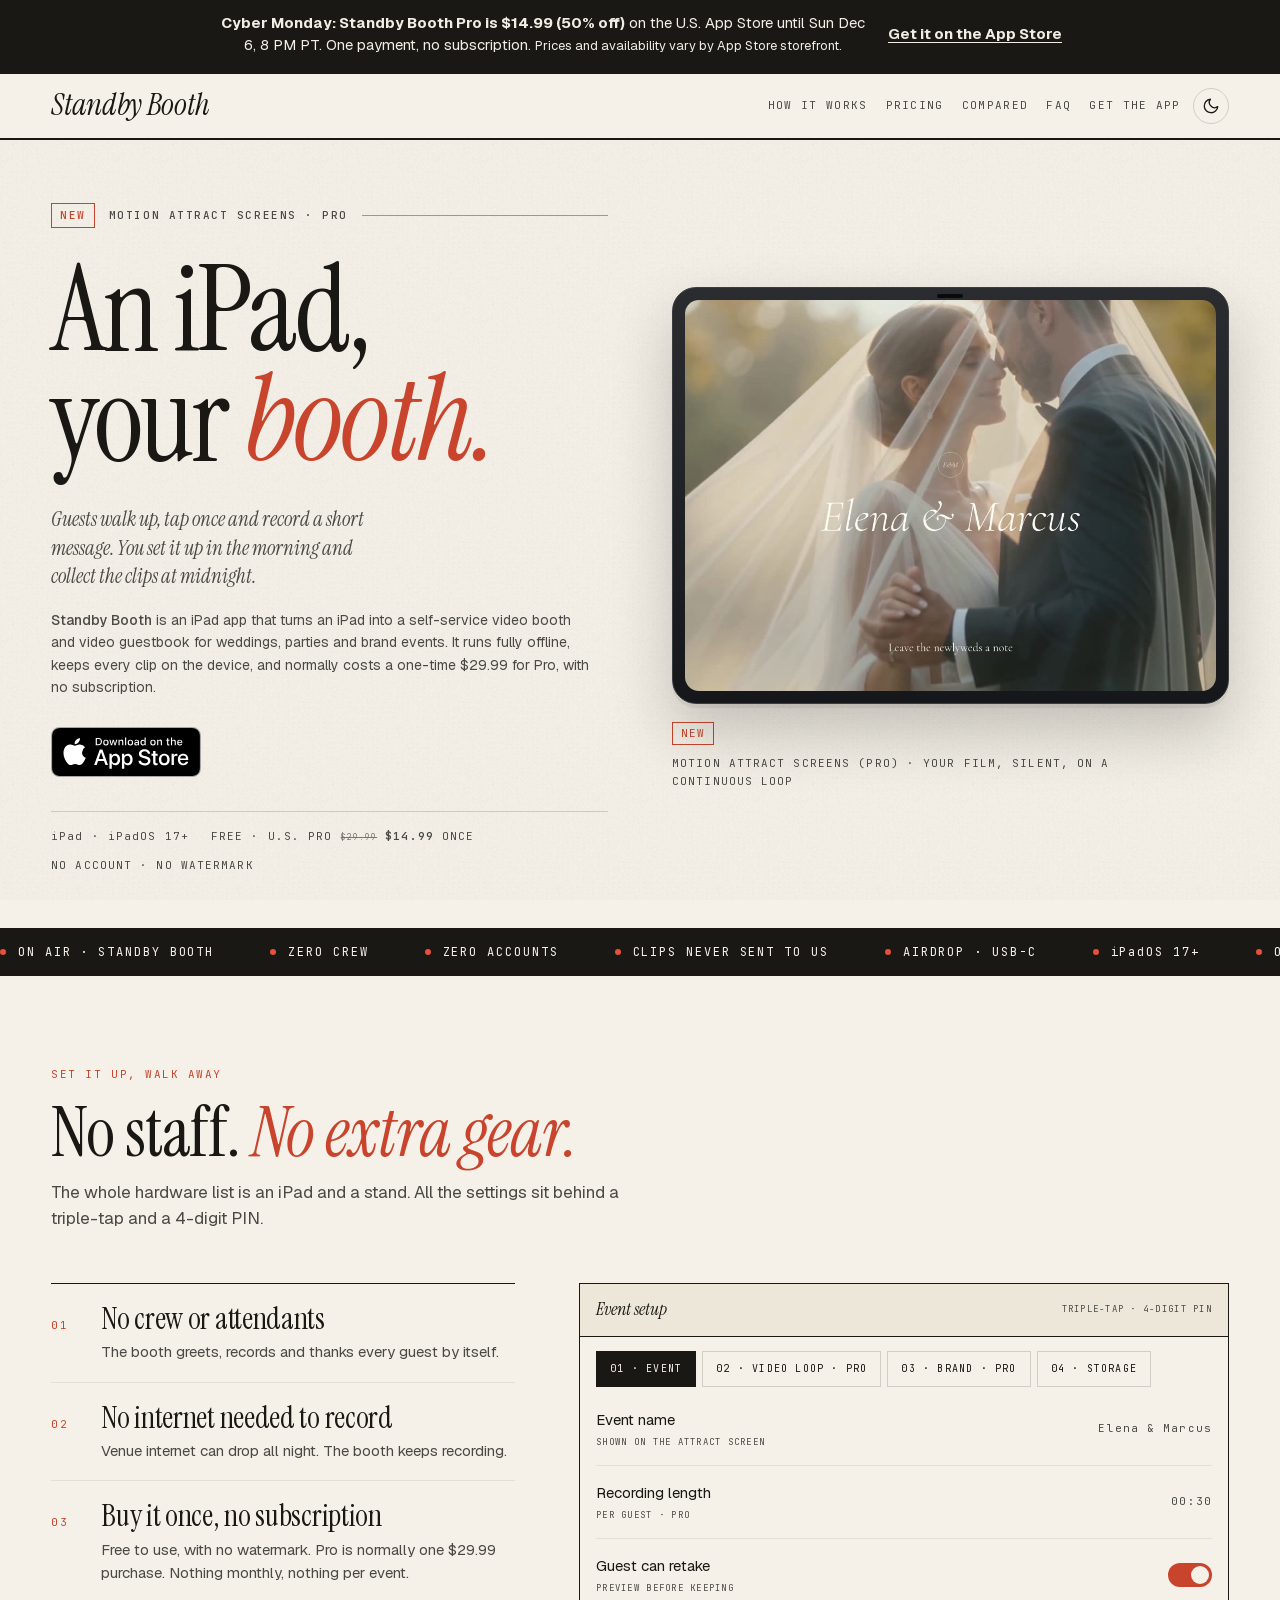
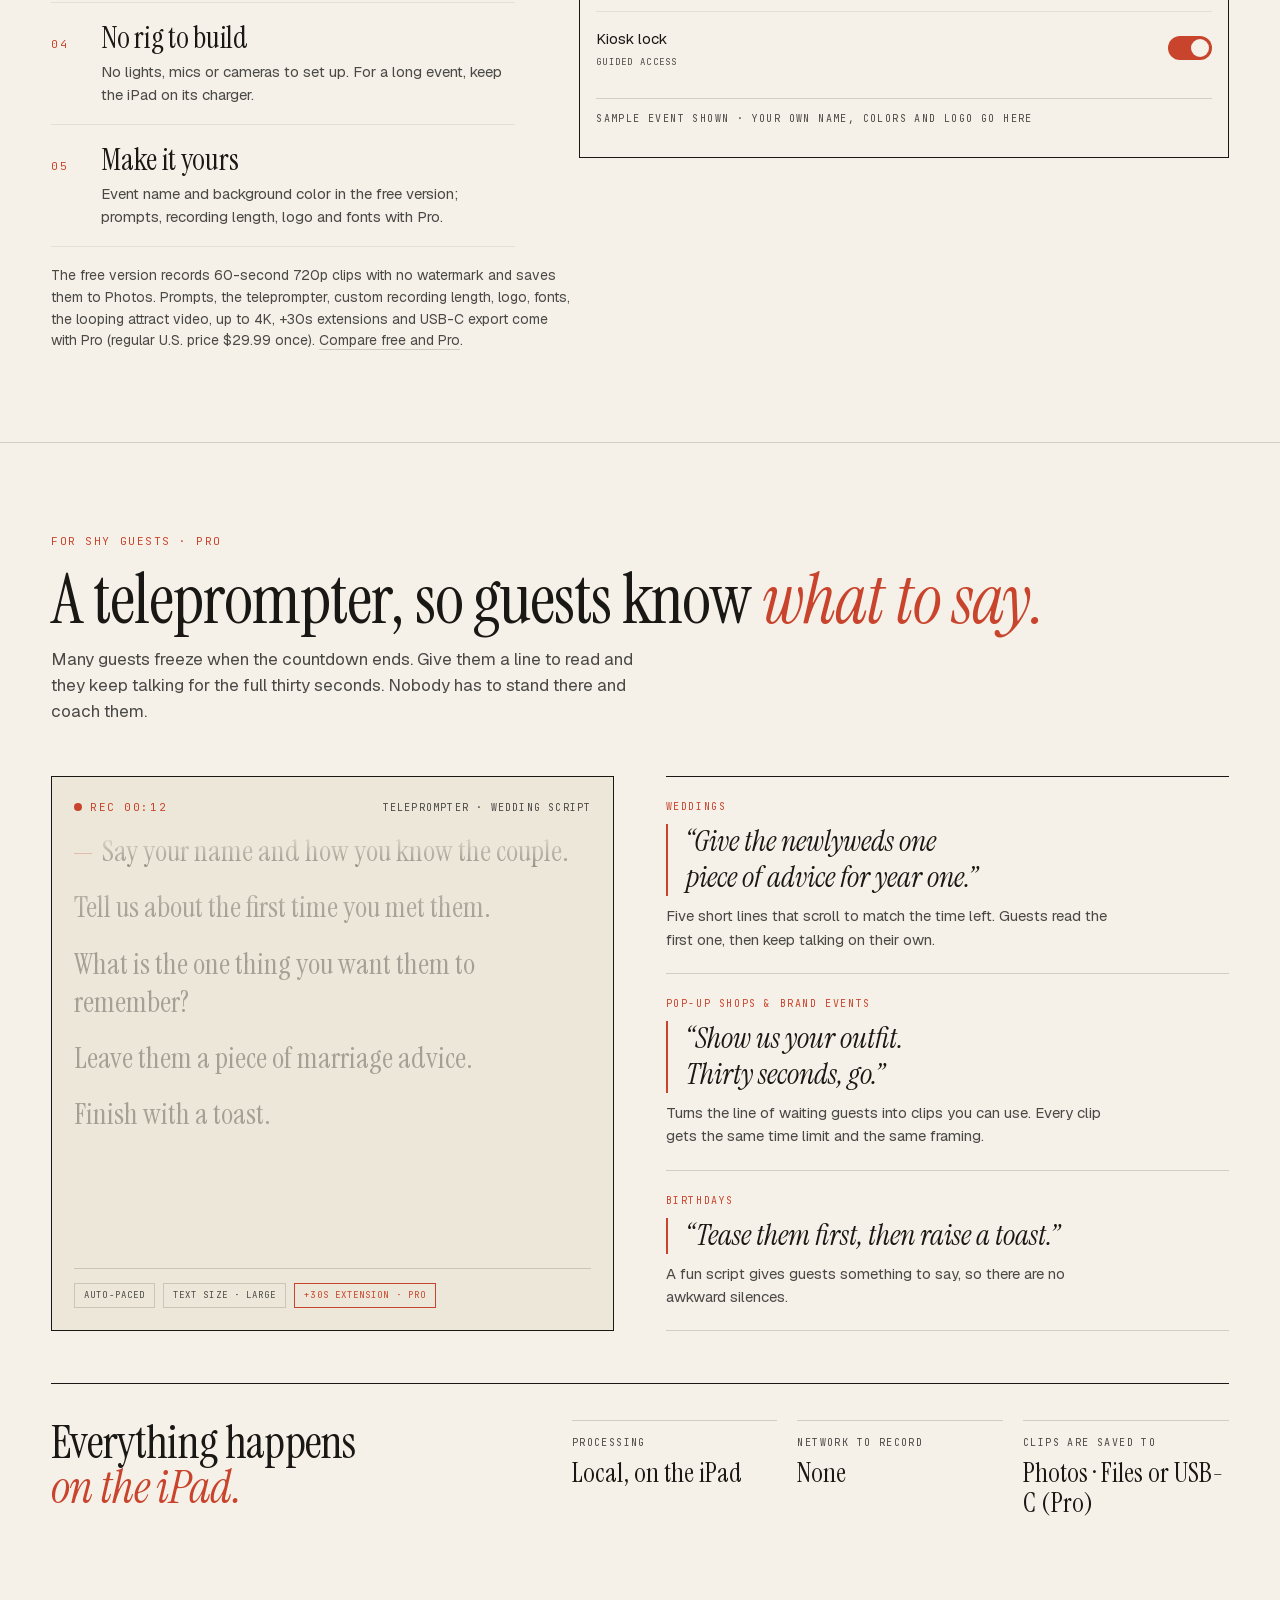
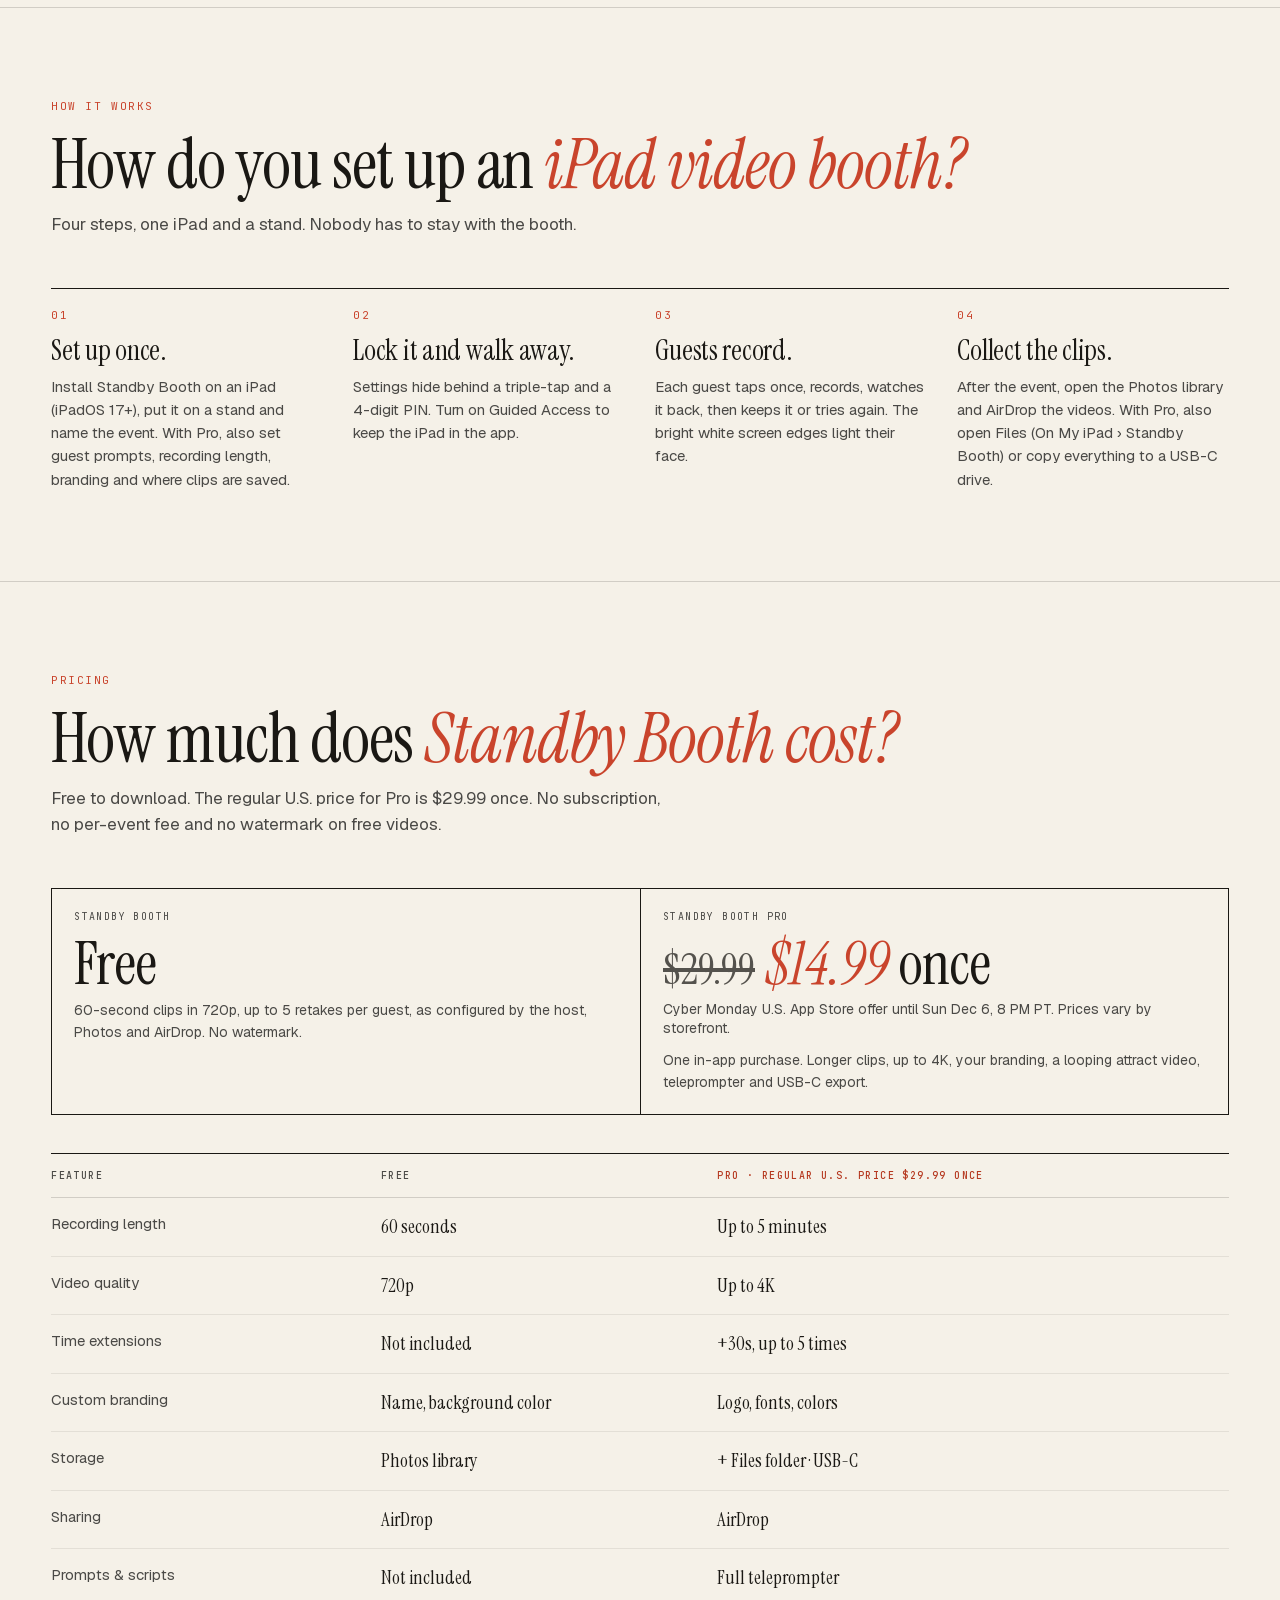
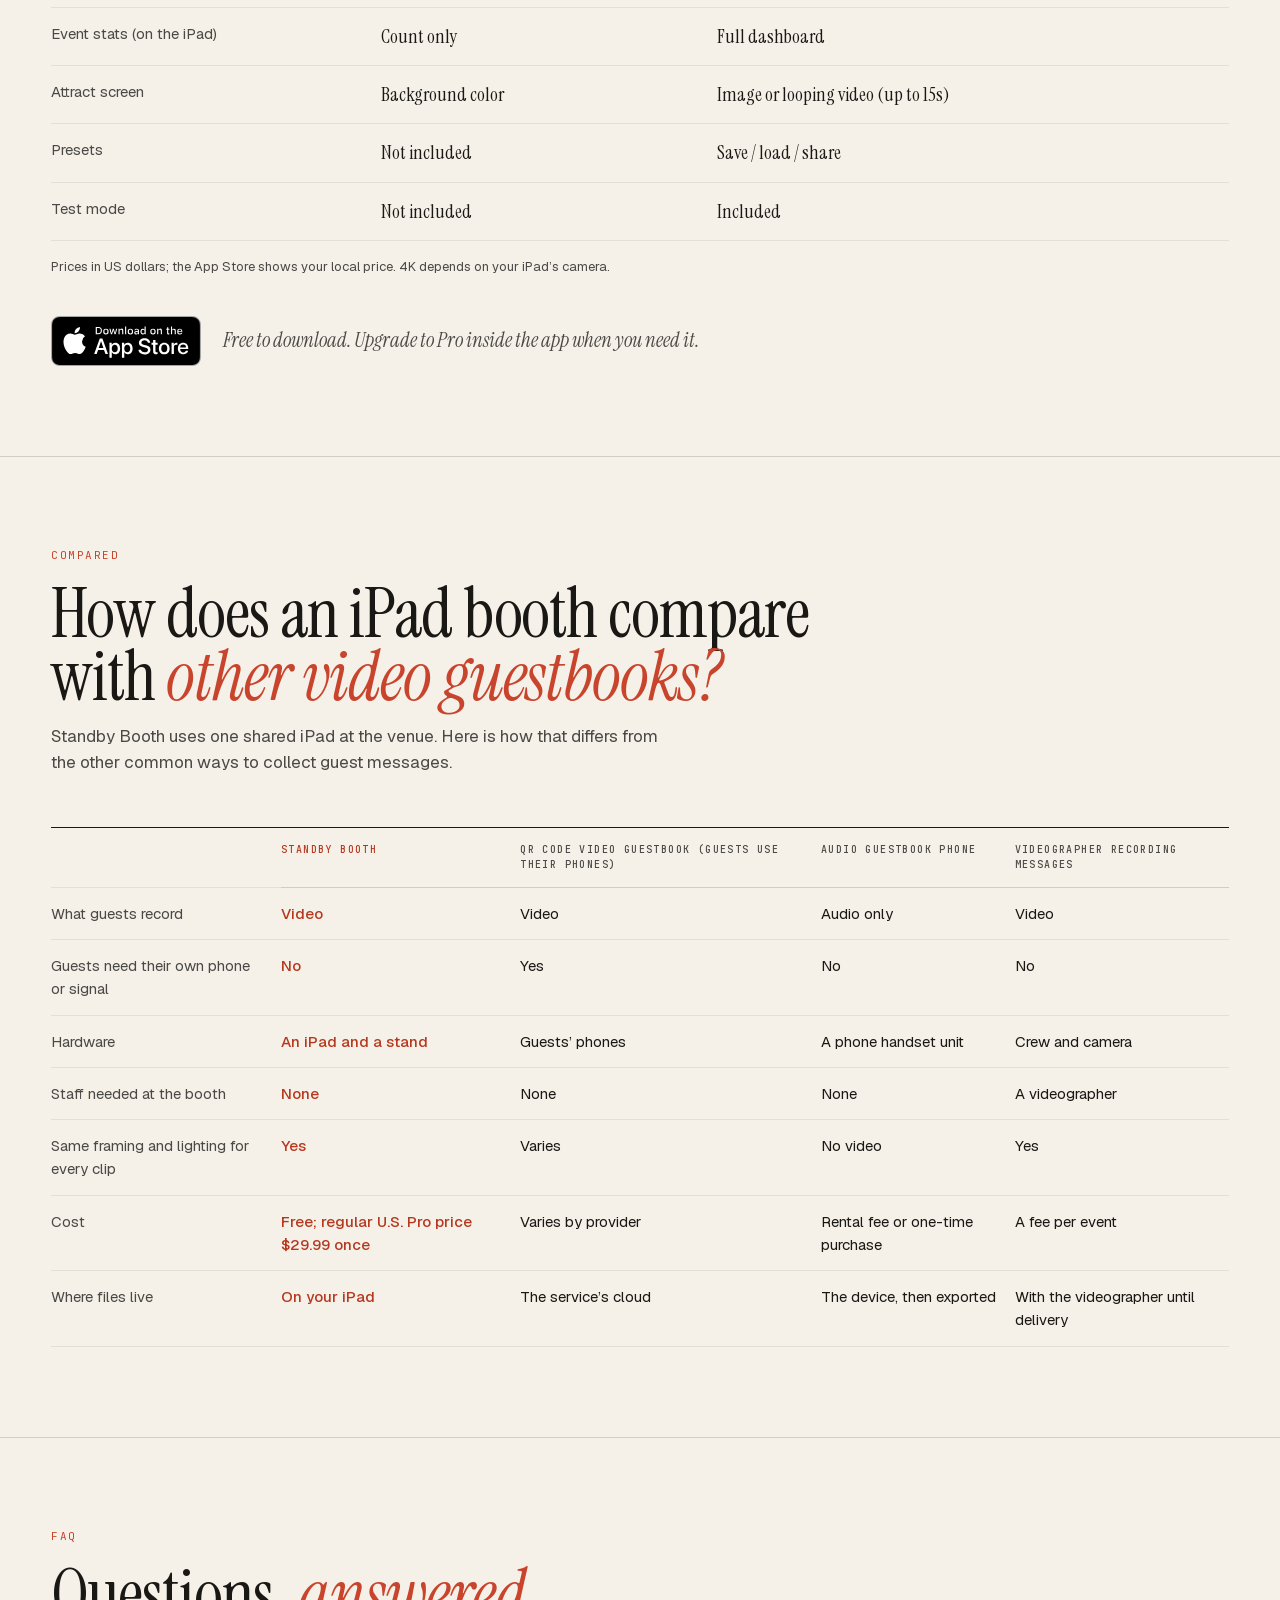
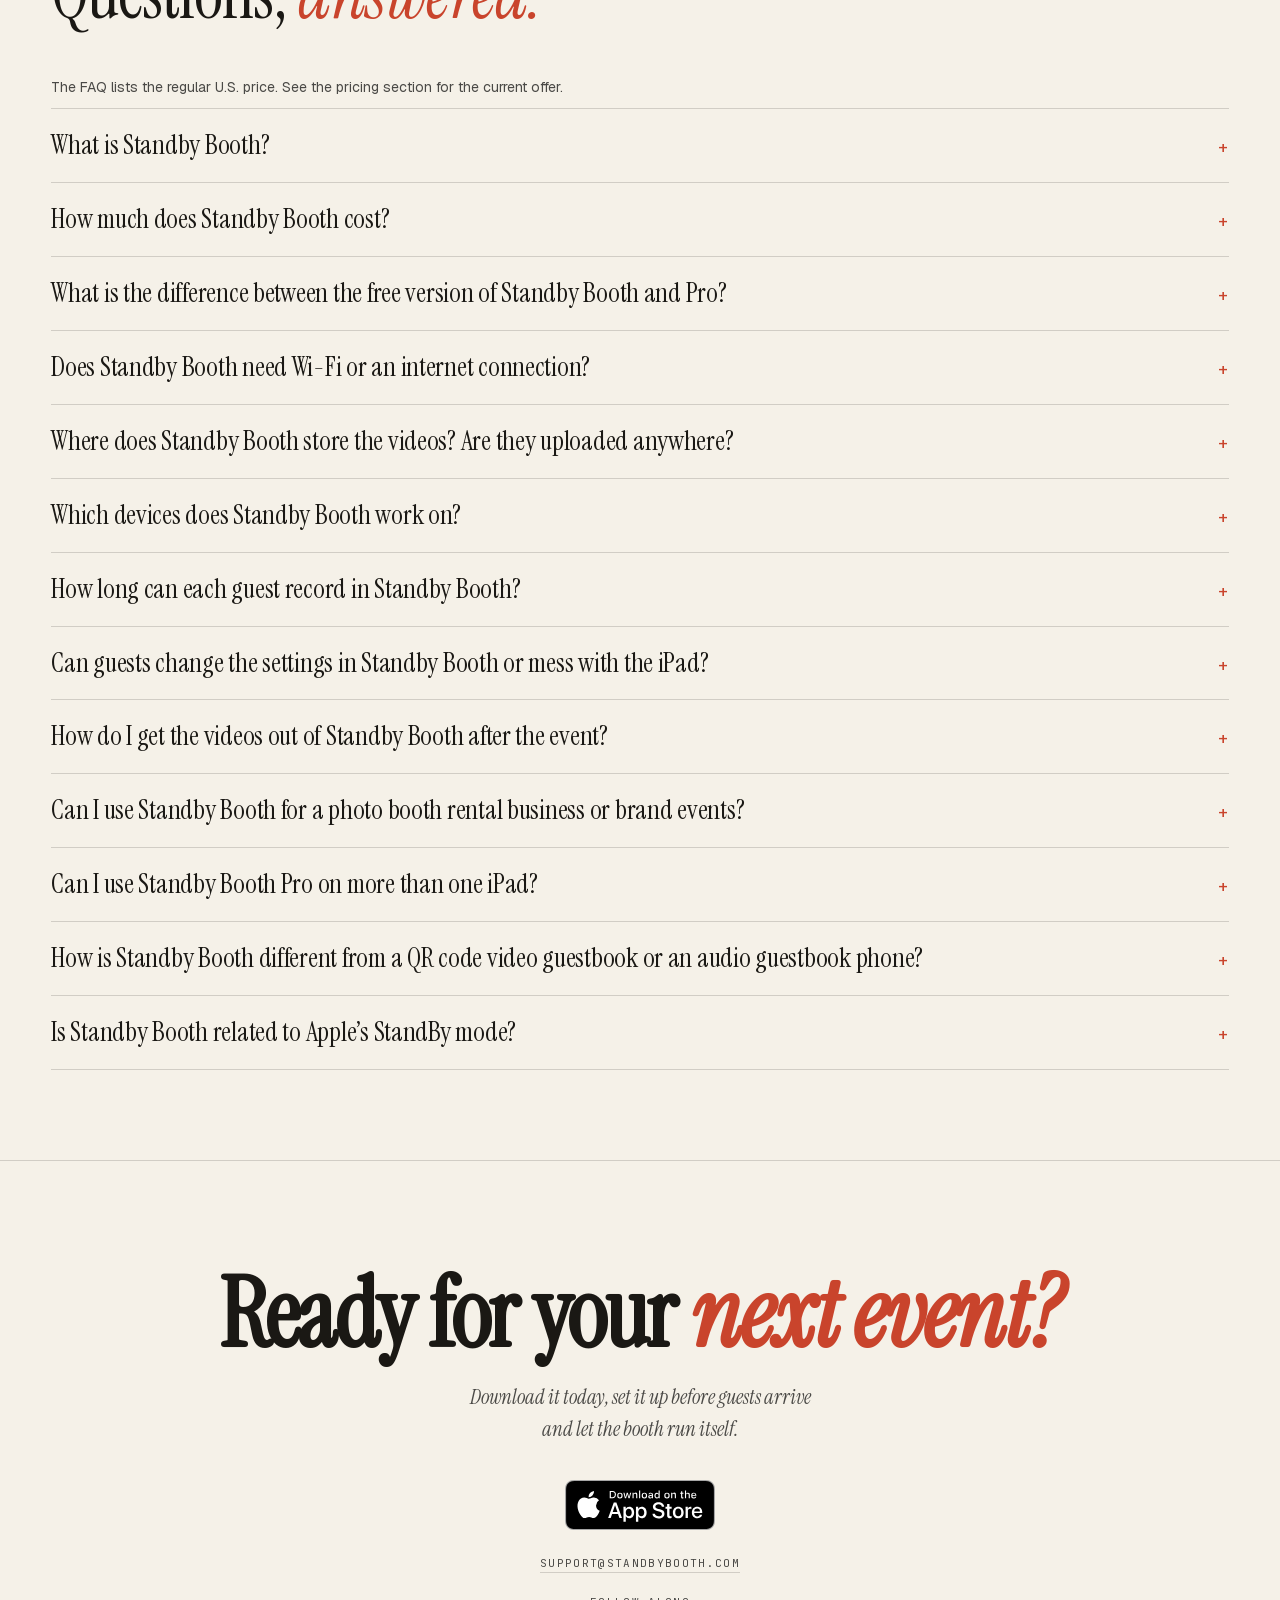
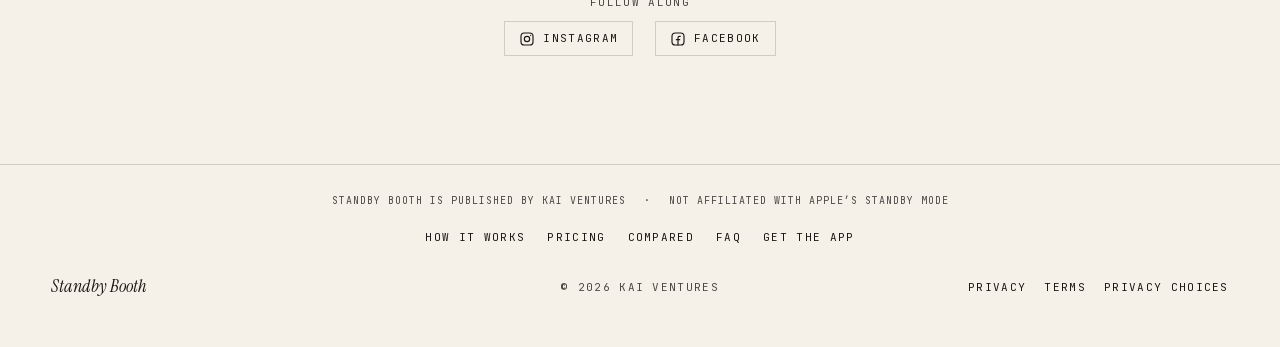
==== commit ea4608b6: "Add scheduled Standby Booth Black Friday and Cyber Monday pricing" ====
--- a/index.html
+++ b/index.html
@@ -223,6 +223,7 @@
      and consent-gated loaders for GA4, Meta Pixel, and PostHog.
      Synchronous on purpose so the defaults land before anything else. -->
 <script src="/assets/consent.js"></script>
+<script src="/assets/promo.js" defer></script>
 
 <!-- Fonts (self-hosted — see assets/fonts.css) -->
 <link rel="stylesheet" href="/assets/fonts.css" />
